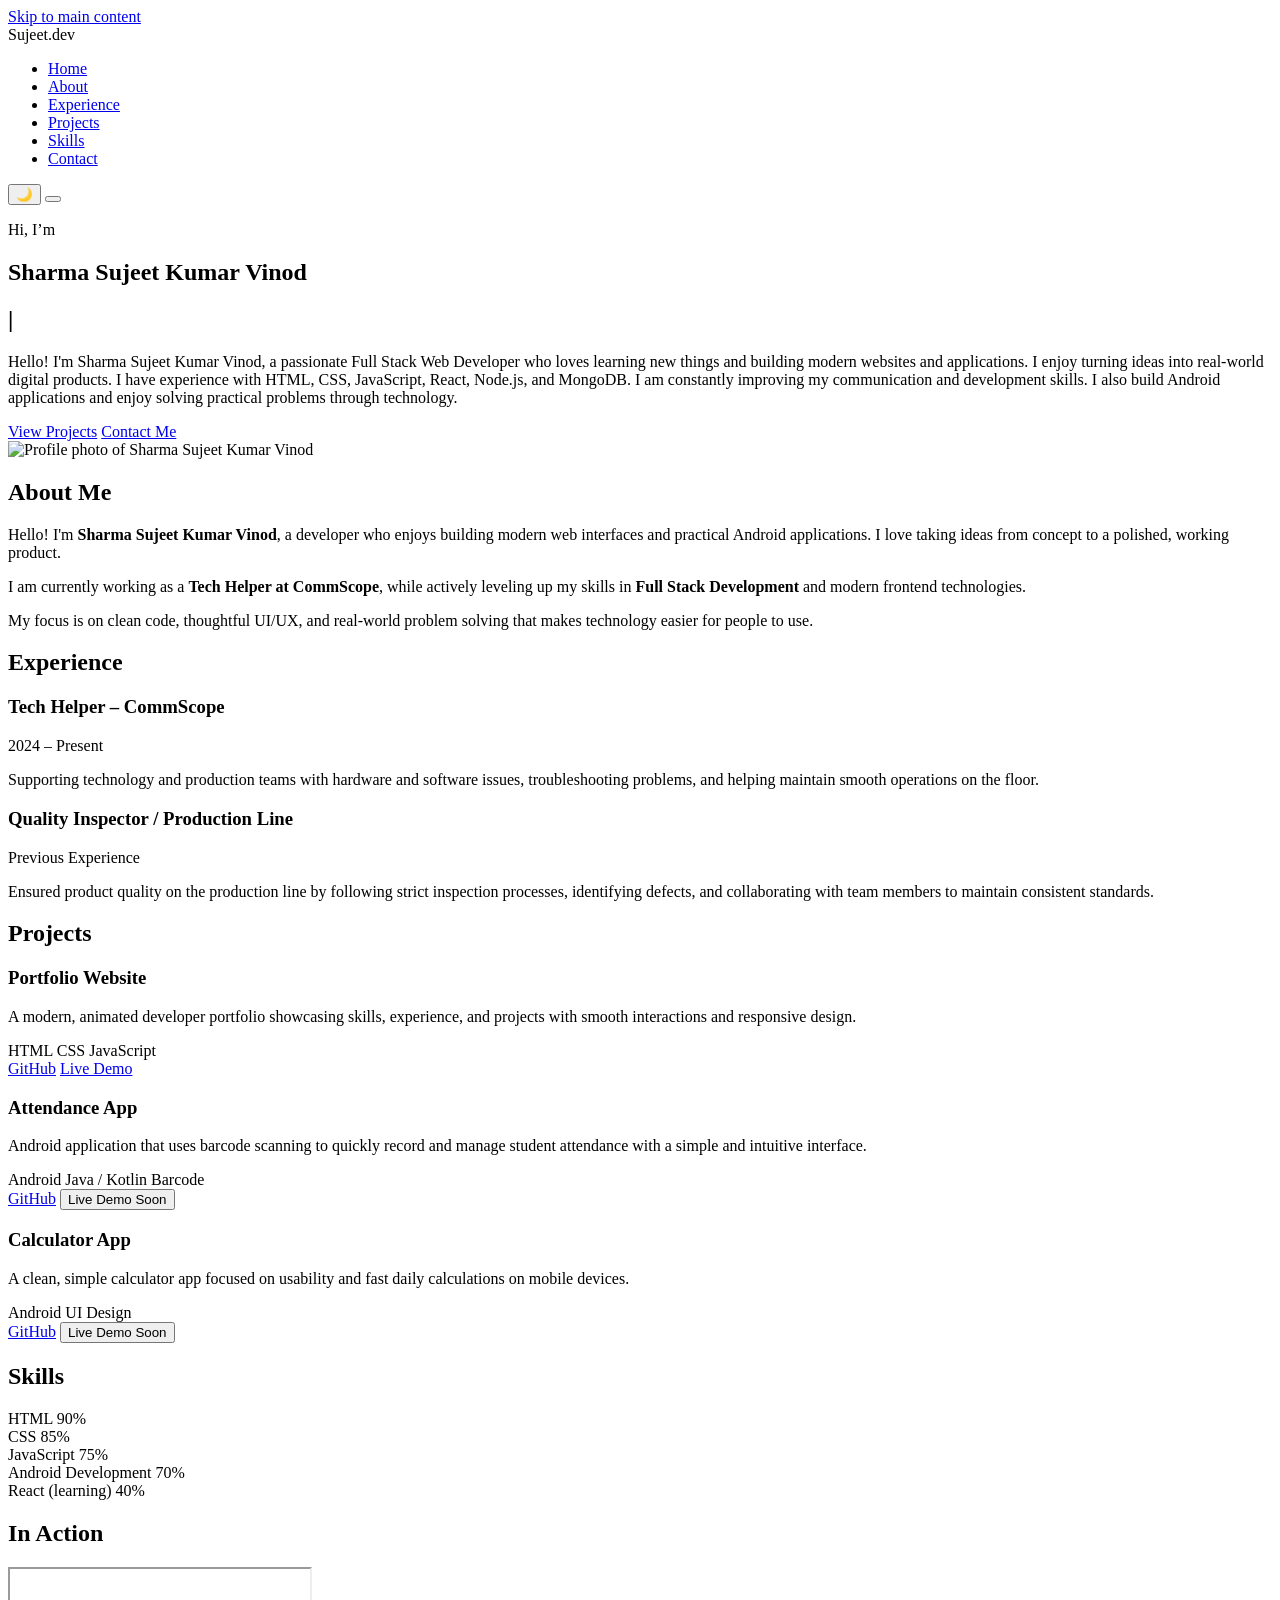
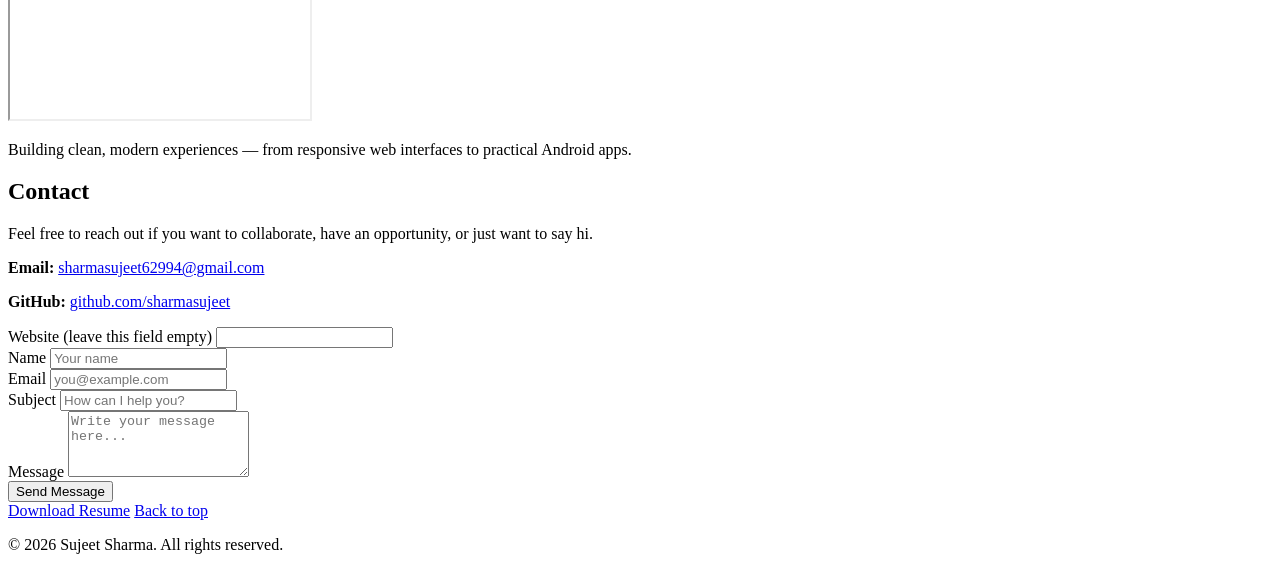
==== index.html @ f1b6b93a "Update index.html" ====
<!DOCTYPE html>
<html lang="en">
  <head>
    <meta charset="UTF-8" />
    <meta name="viewport" content="width=device-width, initial-scale=1.0" />
    <meta name="theme-color" content="#020617" />
    <meta
      name="description"
      content="Portfolio of Sharma Sujeet Kumar Vinod, a full stack and Android developer building modern, responsive, and practical digital products."
    />
    <meta
      name="keywords"
      content="Sujeet Sharma, full stack developer, Android developer, web developer portfolio"
    />
    <meta name="author" content="Sharma Sujeet Kumar Vinod" />
    <meta name="robots" content="index, follow" />
    <meta property="og:type" content="website" />
    <meta property="og:title" content="Sujeet Sharma | Developer Portfolio" />
    <meta
      property="og:description"
      content="Explore projects, skills, and experience of Sharma Sujeet Kumar Vinod."
    />
    <meta property="og:image" content="images/profile.jpg" />
    <meta name="twitter:card" content="summary_large_image" />
    <meta name="twitter:title" content="Sujeet Sharma | Developer Portfolio" />
    <meta
      name="twitter:description"
      content="Portfolio of Sharma Sujeet Kumar Vinod - full stack and Android developer."
    />
    <link rel="canonical" href="/" />

    <title>Sujeet Sharma | Developer Portfolio</title>

    <!-- Global styles for the portfolio -->
    <link rel="stylesheet" href="style.css" />
    <link rel="preconnect" href="https://fonts.googleapis.com" />
    <link rel="preconnect" href="https://fonts.gstatic.com" crossorigin />

    <!-- Developer-friendly font stack -->
    <link
      href="https://fonts.googleapis.com/css2?family=Poppins:wght@300;400;600;700&display=swap"
      rel="stylesheet"
    />
  </head>

  <!-- The theme class on body is toggled by JavaScript for dark / light mode -->
  <!-- Default is dark-mode; JavaScript may switch this to light-mode based on saved preference -->
  <body class="dark-mode">
    <a class="skip-link" href="#main-content">Skip to main content</a>
    <!-- NAVBAR: sticky navigation with logo, menu links, theme toggle and mobile menu -->
    <header class="header">
      <nav class="navbar container">
        <div class="logo">Sujeet.dev</div>

        <!-- Primary navigation links -->
        <ul class="nav-links" id="navLinks">
          <li><a href="#hero">Home</a></li>
          <li><a href="#about">About</a></li>
          <li><a href="#experience">Experience</a></li>
          <li><a href="#projects">Projects</a></li>
          <li><a href="#skills">Skills</a></li>
          <li><a href="#contact">Contact</a></li>
        </ul>

        <!-- Right side icons: theme toggle + hamburger for mobile -->
        <div class="nav-actions">
          <!-- Theme toggle button text/icon updated in script.js -->
          <button id="theme-toggle" class="icon-button" aria-label="Toggle theme">
            🌙
          </button>

          <!-- Mobile hamburger menu -->
          <button
            class="hamburger"
            id="menu-btn"
            aria-label="Toggle navigation menu"
            aria-expanded="false"
          >
            <span></span>
            <span></span>
            <span></span>
          </button>
        </div>
      </nav>
    </header>

    <main id="main-content">
      <!-- HERO SECTION: intro with rotating background images and typing animation -->
      <section class="hero" id="hero">
      <!-- Background layer controlled by JavaScript for image rotation -->
      <div class="hero-bg" id="hero-bg"></div>

      <!-- Dark overlay so text stays readable on all backgrounds -->
      <div class="overlay">
        <div class="hero-content container reveal">
          <div class="hero-text">
            <!-- Small intro line above the main name -->
            <p class="hero-eyebrow">Hi, I’m</p>
            <!-- Name split so "Sujeet Kumar" can have the gradient highlight -->
            <h1 class="hero-title">
              <span class="hero-title-main">Sharma</span>
              <span class="hero-title-last">Sujeet&nbsp;Kumar</span>
              Vinod
            </h1>
            <!-- Dynamic role text typed via JavaScript -->
            <h2 class="hero-subtitle">
              <span id="typed"></span>
              <span class="cursor">|</span>
            </h2>
            <p class="hero-description">
              Hello! I'm Sharma Sujeet Kumar Vinod, a passionate Full Stack Web Developer who
              loves learning new things and building modern websites and applications. I enjoy
              turning ideas into real-world digital products. I have experience with HTML, CSS,
              JavaScript, React, Node.js, and MongoDB. I am constantly improving my communication
              and development skills. I also build Android applications and enjoy solving practical
              problems through technology.
            </p>
            <div class="hero-actions">
              <a href="#projects" class="btn primary-btn">View Projects</a>
              <a href="#contact" class="btn ghost-btn">Contact Me</a>
            </div>
          </div>

          <div class="hero-profile">
            <div class="profile-glass">
              <img
                src="images/profile.jpg"
                alt="Profile photo of Sharma Sujeet Kumar Vinod"
                class="profile-img"
                width="440"
                height="567"
                fetchpriority="high"
                decoding="async"
              />
            </div>
          </div>
        </div>
      </div>
    </section>

    <!-- ABOUT SECTION: short professional introduction in a glassmorphism card -->
    <section class="section" id="about">
      <div class="container">
        <h2 class="section-title reveal">About Me</h2>

        <div class="glass about-card reveal">
          <p>
            Hello! I'm <strong>Sharma Sujeet Kumar Vinod</strong>, a developer who enjoys building
            modern web interfaces and practical Android applications. I love taking ideas from
            concept to a polished, working product.
          </p>
          <p>
            I am currently working as a <strong>Tech Helper at CommScope</strong>, while actively
            leveling up my skills in <strong>Full Stack Development</strong> and modern frontend
            technologies.
          </p>
          <p>
            My focus is on clean code, thoughtful UI/UX, and real-world problem solving that makes
            technology easier for people to use.
          </p>
        </div>
      </div>
    </section>

    <!-- EXPERIENCE SECTION: vertical timeline style cards -->
    <section class="section" id="experience">
      <div class="container">
        <h2 class="section-title reveal">Experience</h2>

        <div class="timeline">
          <div class="timeline-item glass reveal">
            <div class="timeline-dot"></div>
            <div class="timeline-content">
              <h3>Tech Helper – CommScope</h3>
              <p class="timeline-period">2024 – Present</p>
              <p>
                Supporting technology and production teams with hardware and software issues,
                troubleshooting problems, and helping maintain smooth operations on the floor.
              </p>
            </div>
          </div>

          <div class="timeline-item glass reveal">
            <div class="timeline-dot"></div>
            <div class="timeline-content">
              <h3>Quality Inspector / Production Line</h3>
              <p class="timeline-period">Previous Experience</p>
              <p>
                Ensured product quality on the production line by following strict inspection
                processes, identifying defects, and collaborating with team members to maintain
                consistent standards.
              </p>
            </div>
          </div>
        </div>
      </div>
    </section>

    <!-- PROJECTS SECTION: responsive project cards with hover animations -->
    <section class="section" id="projects">
      <div class="container">
        <h2 class="section-title reveal">Projects</h2>

        <div class="projects-grid">
          <!-- Project: Portfolio Website -->
          <article class="project-card glass reveal">
            <h3>Portfolio Website</h3>
            <p>
              A modern, animated developer portfolio showcasing skills, experience, and projects
              with smooth interactions and responsive design.
            </p>
            <div class="project-tags">
              <span>HTML</span>
              <span>CSS</span>
              <span>JavaScript</span>
            </div>
            <div class="project-actions">
              <a
                href="https://github.com/sharmasujeet"
                target="_blank"
                rel="noopener noreferrer"
                class="btn small-btn"
                >GitHub</a
              >
              <a href="#hero" class="btn small-btn ghost-btn">Live Demo</a>
            </div>
          </article>

          <!-- Project: Attendance App -->
          <article class="project-card glass reveal">
            <h3>Attendance App</h3>
            <p>
              Android application that uses barcode scanning to quickly record and manage student
              attendance with a simple and intuitive interface.
            </p>
            <div class="project-tags">
              <span>Android</span>
              <span>Java / Kotlin</span>
              <span>Barcode</span>
            </div>
            <div class="project-actions">
              <a
                href="https://github.com/sharmasujeet"
                target="_blank"
                rel="noopener noreferrer"
                class="btn small-btn"
                >GitHub</a
              >
              <button
                type="button"
                class="btn small-btn ghost-btn disabled-btn"
                aria-disabled="true"
                title="Live demo coming soon"
              >
                Live Demo Soon
              </button>
            </div>
          </article>

          <!-- Project: Calculator App -->
          <article class="project-card glass reveal">
            <h3>Calculator App</h3>
            <p>
              A clean, simple calculator app focused on usability and fast daily calculations on
              mobile devices.
            </p>
            <div class="project-tags">
              <span>Android</span>
              <span>UI Design</span>
            </div>
            <div class="project-actions">
              <a
                href="https://github.com/sharmasujeet"
                target="_blank"
                rel="noopener noreferrer"
                class="btn small-btn"
                >GitHub</a
              >
              <button
                type="button"
                class="btn small-btn ghost-btn disabled-btn"
                aria-disabled="true"
                title="Live demo coming soon"
              >
                Live Demo Soon
              </button>
            </div>
          </article>
        </div>
      </div>
    </section>

    <!-- SKILLS SECTION: animated progress bars that fill when visible -->
    <section class="section" id="skills">
      <div class="container">
        <h2 class="section-title reveal">Skills</h2>

        <div class="skills-grid">
          <div class="skill-card glass reveal">
            <div class="skill-header">
              <span>HTML</span>
              <span class="skill-percent">90%</span>
            </div>
            <div class="bar">
              <div class="progress" data-progress="90"></div>
            </div>
          </div>

          <div class="skill-card glass reveal">
            <div class="skill-header">
              <span>CSS</span>
              <span class="skill-percent">85%</span>
            </div>
            <div class="bar">
              <div class="progress" data-progress="85"></div>
            </div>
          </div>

          <div class="skill-card glass reveal">
            <div class="skill-header">
              <span>JavaScript</span>
              <span class="skill-percent">75%</span>
            </div>
            <div class="bar">
              <div class="progress" data-progress="75"></div>
            </div>
          </div>

          <div class="skill-card glass reveal">
            <div class="skill-header">
              <span>Android Development</span>
              <span class="skill-percent">70%</span>
            </div>
            <div class="bar">
              <div class="progress" data-progress="70"></div>
            </div>
          </div>

          <div class="skill-card glass reveal">
            <div class="skill-header">
              <span>React (learning)</span>
              <span class="skill-percent">40%</span>
            </div>
            <div class="bar">
              <div class="progress" data-progress="40"></div>
            </div>
          </div>
        </div>
      </div>
    </section>

    <!-- VIDEO SECTION: embedded developer themed background video -->
    <section class="section video-section" id="video">
      <div class="container">
        <h2 class="section-title reveal">In Action</h2>

        <div class="video-wrapper glass reveal">
          <iframe
            class="portfolio-iframe"
            src="videos/baground.html"
            title="Developer background animation"
            loading="lazy"
            sandbox="allow-scripts"
            referrerpolicy="no-referrer"
          ></iframe>
          <div class="video-overlay-text">
            <p>
              Building clean, modern experiences — from responsive web interfaces to practical
              Android apps.
            </p>
          </div>
        </div>
      </div>
    </section>

    <!-- CONTACT SECTION: email, GitHub profile and working contact form -->
    <section class="section" id="contact">
      <div class="container">
        <h2 class="section-title reveal">Contact</h2>

        <div class="contact-grid reveal glass">
          <div class="contact-details">
            <p>
              Feel free to reach out if you want to collaborate, have an opportunity, or just want
              to say hi.
            </p>
            <p>
              <strong>Email:</strong>
              <a href="mailto:sharmasujeet62994@gmail.com">sharmasujeet62994@gmail.com</a>
            </p>
            <p>
              <strong>GitHub:</strong>
              <!-- Update this link with your actual GitHub URL if different -->
              <a href="https://github.com/sharmasujeet" target="_blank" rel="noopener noreferrer"
                >github.com/sharmasujeet</a
              >
            </p>
          </div>

          <!-- Right column: contact form + quick links -->
          <div class="contact-actions">
            <!-- Contact form uses FormSubmit so it can send an email WITHOUT any custom backend.
                 Replace the email below if you ever change your contact address. -->
            <form
              id="contact-form"
              class="contact-form"
              action="https://formsubmit.co/sharmasujeet62994@gmail.com"
              method="POST"
            >
              <!-- Keep FormSubmit captcha enabled and use a simple table template in the email -->
              <input type="hidden" name="_captcha" value="true" />
              <input type="hidden" name="_template" value="table" />
              <!-- Subject line that appears in your inbox -->
              <input type="hidden" name="_subject" value="New message from portfolio contact form" />

              <!-- Honey-pot field to reduce spam (hidden from real users via CSS) -->
              <div class="form-group honeypot-group">
                <label for="website">Website (leave this field empty)</label>
                <input
                  type="text"
                  id="website"
                  name="_honey"
                  tabindex="-1"
                  autocomplete="off"
                />
              </div>

              <!-- NAME -->
              <div class="form-row">
                <div class="form-group">
                  <label for="name">Name</label>
                  <input
                    type="text"
                    id="name"
                    name="name"
                    placeholder="Your name"
                    maxlength="80"
                    autocomplete="name"
                    required
                  />
                </div>

                <!-- EMAIL -->
                <div class="form-group">
                  <label for="email">Email</label>
                  <input
                    type="email"
                    id="email"
                    name="email"
                    placeholder="you@example.com"
                    maxlength="120"
                    autocomplete="email"
                    required
                  />
                </div>
              </div>

              <!-- SUBJECT -->
              <div class="form-group">
                <label for="subject">Subject</label>
                <input
                  type="text"
                  id="subject"
                  name="subject"
                  placeholder="How can I help you?"
                  required
                  minlength="3"
                  maxlength="120"
                  autocomplete="off"
                />
              </div>

              <!-- MESSAGE -->
              <div class="form-group">
                <label for="message">Message</label>
                <textarea
                  id="message"
                  name="message"
                  rows="4"
                  placeholder="Write your message here..."
                  required
                  minlength="10"
                  maxlength="1200"
                  autocomplete="off"
                ></textarea>
              </div>

              <!-- Status area updated by JavaScript after submit -->
              <div id="form-status" class="form-status" aria-live="polite"></div>

              <!-- Submit button with subtle hover animation (styled in CSS) -->
              <button type="submit" class="btn primary-btn contact-submit-btn">
                Send Message
              </button>
            </form>

            <!-- Quick access links under the form -->
            <div class="contact-quick-links">
              <!-- Point this link to your actual resume file or external resume URL -->
              <a href="resume.pdf" class="btn ghost-btn" download>Download Resume</a>
              <a href="#hero" class="btn ghost-btn">Back to top</a>
            </div>
          </div>
        </div>
      </div>
    </section>
    </main>

    <!-- FOOTER SECTION -->
    <footer class="footer">
      <div class="container footer-inner">
        <p>© 2026 Sujeet Sharma. All rights reserved.</p>
      </div>
    </footer>

    <!-- Main JavaScript file: handles animations, background slider, theme, and interactions -->
    <script src="script.js" defer></script>
  </body>
</html>
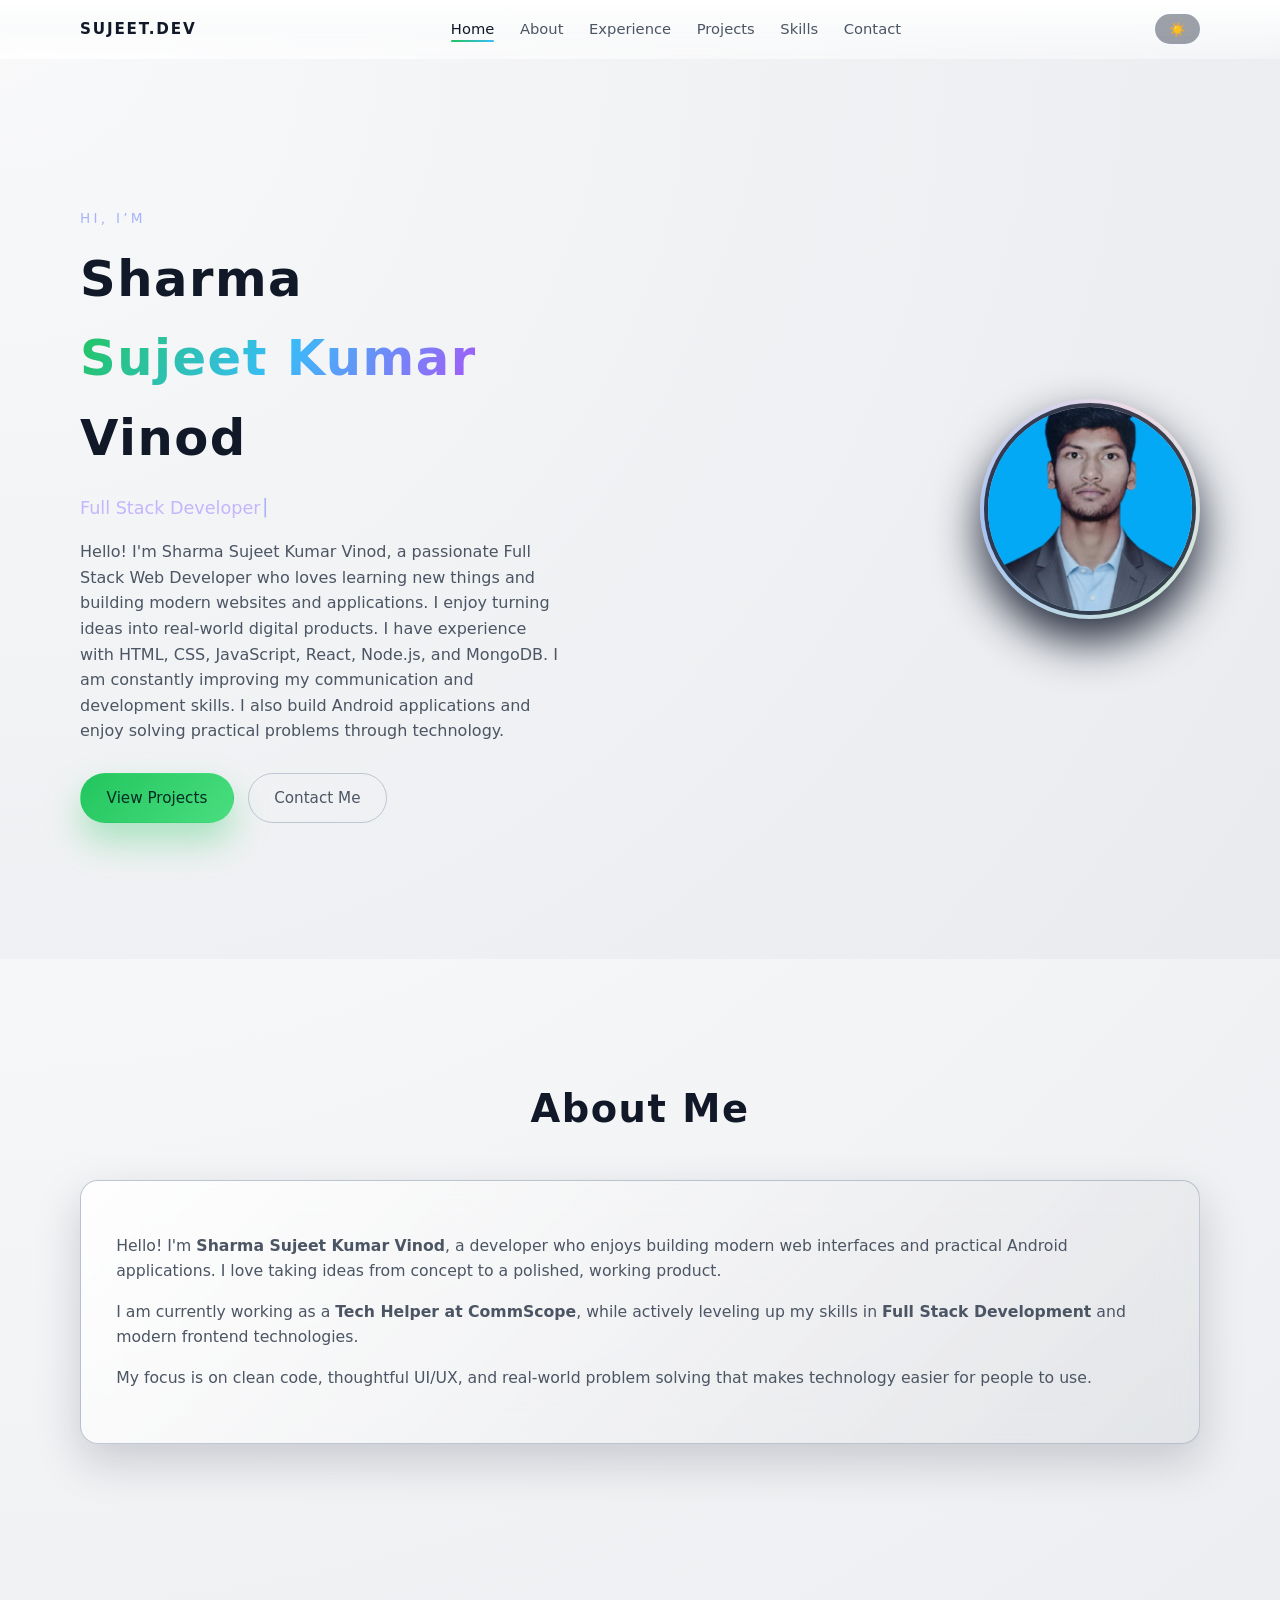
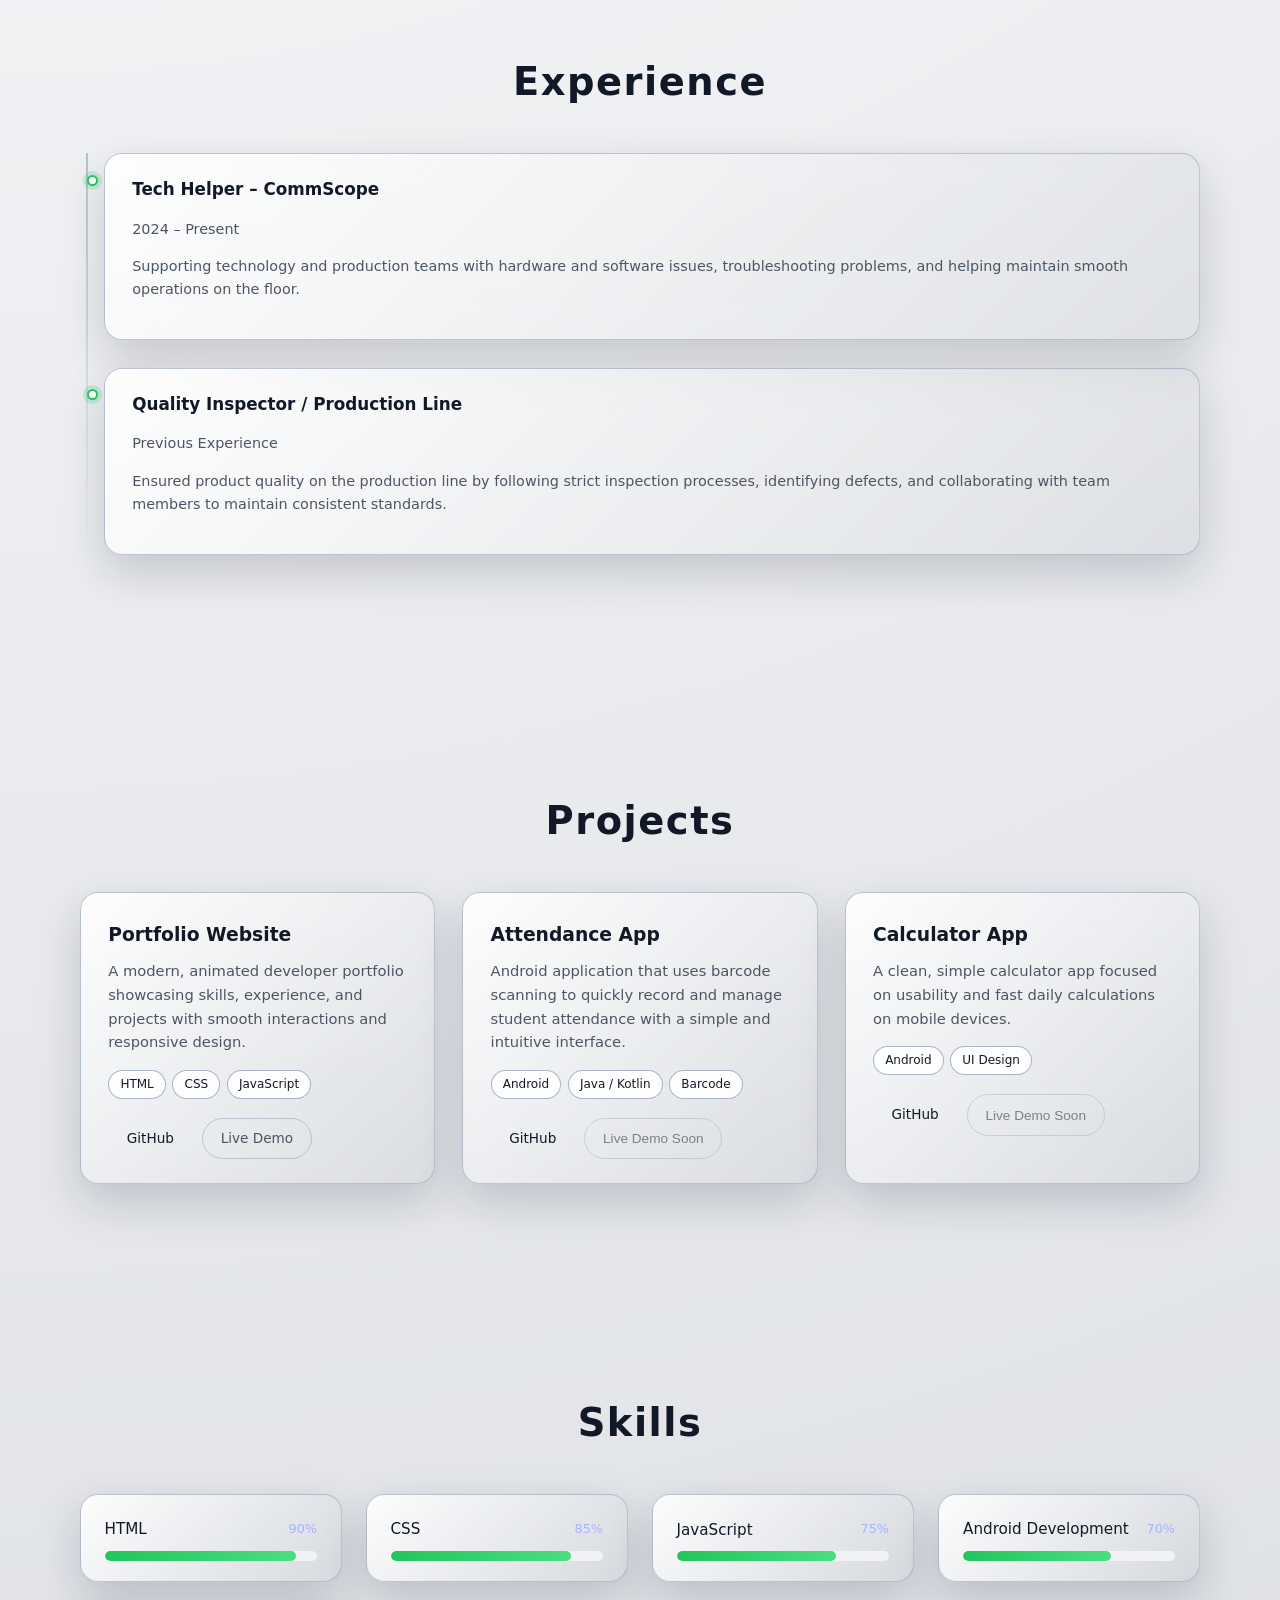
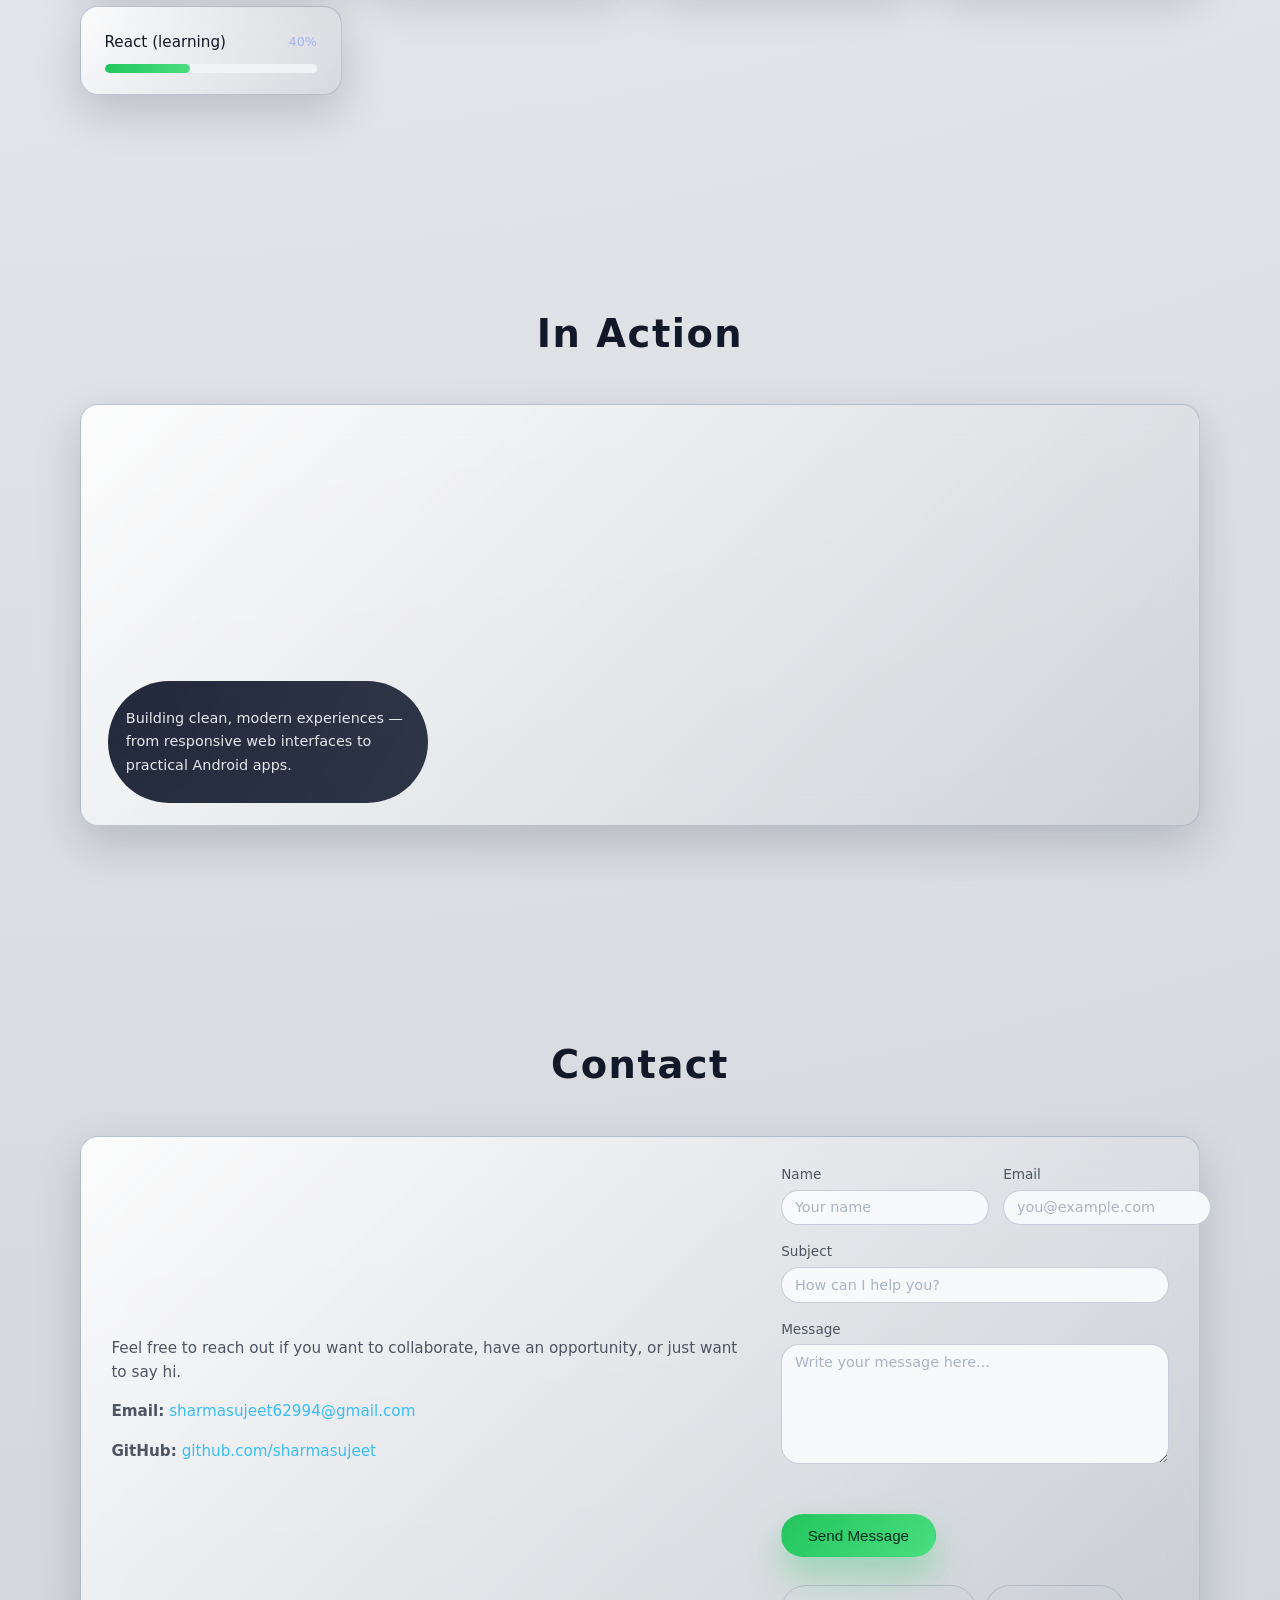
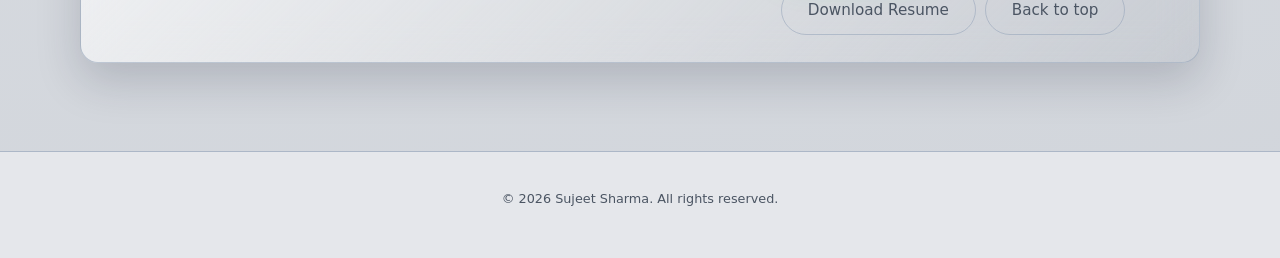
==== commit d4a63ccb: "Update index.html" ====
--- a/index.html
+++ b/index.html
@@ -41,6 +41,9 @@
       href="https://fonts.googleapis.com/css2?family=Poppins:wght@300;400;600;700&display=swap"
       rel="stylesheet"
     />
+
+    <!-- google verification code for search console ,verify ownership -->
+    <meta name="google-site-verification" content="njIb3YqKa0nDJ4MqsSIJCo1Q_FBa6eQ4gATrTTNe8Ns" />
   </head>
 
   <!-- The theme class on body is toggled by JavaScript for dark / light mode -->
--- a/style.css
+++ b/style.css
@@ -0,0 +1,1038 @@
+/* 
+  Global styles and theme variables
+  ---------------------------------
+  The design uses glassmorphism, smooth animations and
+  a dark / light theme controlled by body classes.
+*/
+
+:root {
+  --font-family: "Poppins", system-ui, -apple-system, BlinkMacSystemFont, "Segoe UI", sans-serif;
+
+  /* Shared timing for a smooth theme transition */
+  --transition-fast: 0.2s ease-out;
+  --transition-normal: 0.35s ease-out;
+
+  /* Default (dark) design tokens */
+  --color-bg: #020617;
+  --color-bg-gradient: radial-gradient(circle at top left, #0f172a, #020617 55%, #000000);
+  --color-navbar-bg: linear-gradient(
+    to bottom,
+    rgba(15, 23, 42, 0.9),
+    rgba(15, 23, 42, 0.7),
+    transparent
+  );
+  /* Hero overlay: MUST stay semi-transparent so background images show through.
+     Dark mode: dark overlay with ~75–85% opacity so hero-bg images remain visible. */
+  --color-overlay: radial-gradient(
+    circle at top left,
+    rgba(15, 23, 42, 0.78),
+    rgba(15, 23, 42, 0.88)
+  );
+
+  --color-surface: rgba(148, 163, 184, 0.12);
+  --color-surface-strong: rgba(15, 23, 42, 0.95);
+  --color-border: rgba(148, 163, 184, 0.4);
+
+  --color-text: #e5e7eb;
+  --color-text-soft: #9ca3af;
+
+  --color-accent: #22c55e;
+  --color-accent-soft: rgba(34, 197, 94, 0.18);
+
+  --timeline-track: linear-gradient(to bottom, rgba(148, 163, 184, 0.5), transparent);
+  --timeline-dot-bg: #0f172a;
+
+  --project-tag-bg: rgba(15, 23, 42, 0.7);
+  --project-tag-border: rgba(148, 163, 184, 0.4);
+
+  --skill-bar-bg: rgba(15, 23, 42, 0.9);
+
+  --footer-bg: radial-gradient(circle at top, rgba(15, 23, 42, 0.9), #020617);
+  --footer-border: rgba(15, 23, 42, 0.8);
+
+  --shadow-soft: 0 18px 45px rgba(15, 23, 42, 0.8);
+  --backdrop-blur: 18px;
+
+  --radius-lg: 18px;
+  --radius-pill: 999px;
+}
+
+/* Light theme overrides using class on <body>.
+   Aliases: both light-mode and light-theme are supported. */
+body.light-mode,
+body.light-theme {
+  --color-bg: #f3f4f6;
+  --color-bg-gradient: radial-gradient(circle at top left, #ffffff, #e5e7eb 55%, #d1d5db);
+  --color-navbar-bg: linear-gradient(
+    to bottom,
+    rgba(255, 255, 255, 0.96),
+    rgba(249, 250, 251, 0.9),
+    transparent
+  );
+  /* Hero overlay: semi-transparent so hero background images stay visible.
+     Light mode: light overlay at ~50–60% opacity so hero-bg shows through. */
+  --color-overlay: radial-gradient(
+    circle at top left,
+    rgba(243, 244, 246, 0.55),
+    rgba(229, 231, 235, 0.65)
+  );
+
+  --color-surface: rgba(255, 255, 255, 0.9);
+  --color-surface-strong: rgba(255, 255, 255, 0.98);
+  --color-border: rgba(148, 163, 184, 0.6);
+
+  --color-text: #111827;
+  --color-text-soft: #4b5563;
+
+  --timeline-track: linear-gradient(to bottom, rgba(148, 163, 184, 0.6), transparent);
+  --timeline-dot-bg: #ffffff;
+
+  --project-tag-bg: rgba(255, 255, 255, 0.9);
+  --project-tag-border: rgba(148, 163, 184, 0.8);
+
+  --skill-bar-bg: rgba(243, 244, 246, 0.9);
+
+  --footer-bg: #e5e7eb;
+  --footer-border: rgba(148, 163, 184, 0.7);
+
+  --shadow-soft: 0 18px 45px rgba(15, 23, 42, 0.18);
+}
+
+/* Reset & base typography */
+*,
+*::before,
+*::after {
+  box-sizing: border-box;
+}
+
+html {
+  scroll-behavior: smooth;
+}
+
+body {
+  margin: 0;
+  font-family: var(--font-family);
+  background: var(--color-bg-gradient);
+  color: var(--color-text);
+  line-height: 1.6;
+  /* Smooth global transition when switching themes */
+  transition: background-color var(--transition-normal), background-image var(--transition-normal),
+    color var(--transition-normal);
+}
+
+/* Skip link for keyboard users */
+.skip-link {
+  position: absolute;
+  left: 1rem;
+  top: -3rem;
+  z-index: 50;
+  padding: 0.55rem 0.9rem;
+  border-radius: 8px;
+  background: #111827;
+  color: #f9fafb;
+  border: 1px solid rgba(255, 255, 255, 0.3);
+  transition: top var(--transition-fast);
+}
+
+.skip-link:focus {
+  top: 0.8rem;
+}
+
+img {
+  max-width: 100%;
+  display: block;
+}
+
+a {
+  color: inherit;
+  text-decoration: none;
+}
+
+ul {
+  list-style: none;
+  margin: 0;
+  padding: 0;
+}
+
+/* Layout helpers */
+.container {
+  width: min(1120px, 100% - 3rem);
+  margin-inline: auto;
+}
+
+.section {
+  padding: 5.5rem 0;
+}
+
+.section-title {
+  font-size: clamp(2rem, 3vw, 2.5rem);
+  margin-bottom: 2.5rem;
+  text-align: center;
+  letter-spacing: 0.04em;
+}
+
+/* Glassmorphism utility */
+.glass {
+  background: linear-gradient(135deg, var(--color-surface), rgba(15, 23, 42, 0.05));
+  border-radius: var(--radius-lg);
+  border: 1px solid var(--color-border);
+  box-shadow: var(--shadow-soft);
+  backdrop-filter: blur(var(--backdrop-blur));
+  transition: background-color var(--transition-normal), border-color var(--transition-normal),
+    box-shadow var(--transition-normal), background-image var(--transition-normal);
+}
+
+/* Buttons */
+.btn {
+  display: inline-flex;
+  align-items: center;
+  justify-content: center;
+  gap: 0.45rem;
+  padding: 0.75rem 1.6rem;
+  border-radius: 999px;
+  font-size: 0.95rem;
+  font-weight: 500;
+  border: 1px solid transparent;
+  cursor: pointer;
+  transition: transform var(--transition-fast), box-shadow var(--transition-fast),
+    background-color var(--transition-fast), border-color var(--transition-fast),
+    color var(--transition-fast);
+}
+
+.primary-btn {
+  background: linear-gradient(135deg, #22c55e, #4ade80);
+  color: #022c22;
+  box-shadow: 0 18px 35px rgba(34, 197, 94, 0.35);
+}
+
+.primary-btn:hover {
+  transform: translateY(-1px) scale(1.01);
+  box-shadow: 0 22px 50px rgba(34, 197, 94, 0.4);
+}
+
+.ghost-btn {
+  background: transparent;
+  border-color: rgba(148, 163, 184, 0.55);
+  color: var(--color-text-soft);
+}
+
+.ghost-btn:hover {
+  background: var(--color-accent-soft);
+  color: var(--color-text);
+  border-color: var(--color-accent);
+  transform: translateY(-1px);
+}
+
+.small-btn {
+  padding: 0.55rem 1.1rem;
+  font-size: 0.85rem;
+}
+
+.disabled-btn {
+  opacity: 0.7;
+  cursor: not-allowed;
+  pointer-events: none;
+}
+
+.btn:disabled {
+  opacity: 0.7;
+  cursor: not-allowed;
+}
+
+.icon-button {
+  border-radius: 999px;
+  border: 1px solid rgba(148, 163, 184, 0.4);
+  background: rgba(15, 23, 42, 0.4);
+  color: var(--color-text-soft);
+  padding: 0.4rem 0.8rem;
+  cursor: pointer;
+  display: inline-flex;
+  align-items: center;
+  justify-content: center;
+  transition: background-color var(--transition-fast), border-color var(--transition-fast),
+    transform var(--transition-fast), color var(--transition-fast);
+}
+
+.icon-button:hover {
+  background: rgba(15, 23, 42, 0.75);
+  border-color: var(--color-accent);
+  transform: translateY(-1px);
+}
+
+/* Small bounce/spin effect class used when toggling theme */
+.icon-button.theme-toggle-anim {
+  animation: themeTogglePop 0.35s ease-out;
+}
+
+@keyframes themeTogglePop {
+  0% {
+    transform: scale(1) rotate(0deg);
+  }
+  40% {
+    transform: scale(1.1) rotate(10deg);
+  }
+  100% {
+    transform: scale(1) rotate(0deg);
+  }
+}
+
+/* Header / Navbar */
+.header {
+  position: sticky;
+  top: 0;
+  z-index: 20;
+  backdrop-filter: blur(24px);
+  background: var(--color-navbar-bg);
+  transition: background-color var(--transition-normal), background-image var(--transition-normal);
+}
+
+.navbar {
+  display: flex;
+  align-items: center;
+  justify-content: space-between;
+  padding: 0.9rem 0;
+}
+
+.logo {
+  font-weight: 700;
+  letter-spacing: 0.12em;
+  text-transform: uppercase;
+  font-size: 0.95rem;
+}
+
+.nav-links {
+  display: flex;
+  align-items: center;
+  gap: 1.6rem;
+  font-size: 0.92rem;
+}
+
+.nav-links a {
+  position: relative;
+  padding-block: 0.2rem;
+  color: var(--color-text-soft);
+  transition: color var(--transition-fast);
+}
+
+.nav-links a::after {
+  content: "";
+  position: absolute;
+  left: 0;
+  bottom: -0.1rem;
+  width: 0;
+  height: 2px;
+  border-radius: 999px;
+  background: linear-gradient(90deg, #22c55e, #38bdf8);
+  transition: width var(--transition-fast);
+}
+
+.nav-links a:hover {
+  color: var(--color-text);
+}
+
+.nav-links a.active {
+  color: var(--color-text);
+}
+
+.nav-links a.active::after {
+  width: 100%;
+}
+
+.nav-links a:hover::after {
+  width: 100%;
+}
+
+.nav-actions {
+  display: flex;
+  align-items: center;
+  gap: 0.75rem;
+}
+
+/* Hamburger menu for mobile */
+.hamburger {
+  width: 2.3rem;
+  height: 2.3rem;
+  border-radius: 999px;
+  border: 1px solid rgba(148, 163, 184, 0.5);
+  background: rgba(15, 23, 42, 0.6);
+  display: none;
+  align-items: center;
+  justify-content: center;
+  cursor: pointer;
+  transition: background-color var(--transition-fast), border-color var(--transition-fast),
+    transform var(--transition-fast);
+}
+
+.hamburger span {
+  display: block;
+  width: 1.15rem;
+  height: 2px;
+  border-radius: 999px;
+  background: var(--color-text);
+  transition: transform var(--transition-fast), opacity var(--transition-fast),
+    translate var(--transition-fast);
+}
+
+.hamburger span + span {
+  margin-top: 0.18rem;
+}
+
+.hamburger:hover {
+  border-color: var(--color-accent);
+  transform: translateY(-1px);
+}
+
+.hamburger.open span:nth-child(1) {
+  transform: rotate(45deg) translate(3px, 3px);
+}
+
+.hamburger.open span:nth-child(2) {
+  opacity: 0;
+}
+
+.hamburger.open span:nth-child(3) {
+  transform: rotate(-45deg) translate(4px, -4px);
+}
+
+/* HERO SECTION */
+.hero {
+  position: relative;
+  min-height: 100vh;
+  display: flex;
+  align-items: stretch;
+  justify-content: center;
+  color: var(--color-text);
+  overflow: hidden;
+}
+
+/* Hero background layer: images set by JS (background slider). Never override with theme. */
+.hero-bg {
+  position: absolute;
+  inset: 0;
+  background-size: cover;
+  background-position: center;
+  transform: scale(1.03);
+  filter: saturate(1.2) contrast(1.05);
+  transition: opacity 1.2s ease-out, background-image 0.8s ease-out, transform 12s ease-out;
+  opacity: 0.3;
+}
+
+.hero-bg.fade-in {
+  opacity: 0.65;
+}
+
+/* Overlay sits above hero-bg. Uses --color-overlay (semi-transparent in both themes)
+   so background images stay visible when toggling dark/light mode. */
+.hero .overlay {
+  position: relative;
+  inset: 0;
+  width: 100%;
+  background: var(--color-overlay);
+  display: flex;
+  align-items: center;
+  transition: background var(--transition-normal);
+}
+
+.hero-content {
+  display: grid;
+  grid-template-columns: minmax(0, 1.4fr) minmax(0, 1fr);
+  align-items: center;
+  gap: 3rem;
+  padding-block: 5.5rem;
+}
+
+.hero-text {
+  max-width: 34rem;
+}
+
+.hero-eyebrow {
+  font-size: 0.85rem;
+  letter-spacing: 0.24em;
+  text-transform: uppercase;
+  color: #a5b4fc;
+  margin-bottom: 0.65rem;
+}
+
+.hero-title {
+  font-size: clamp(2.4rem, 4vw, 3.1rem);
+  letter-spacing: 0.03em;
+  margin: 0 0 0.5rem;
+}
+
+.hero-title-last {
+  display: inline-block;
+  background: linear-gradient(120deg, #22c55e, #38bdf8, #a855f7);
+  -webkit-background-clip: text;
+  background-clip: text;
+  color: transparent;
+}
+
+.hero-subtitle {
+  font-size: 1.1rem;
+  font-weight: 400;
+  color: #c4b5fd;
+  min-height: 1.5em;
+  display: flex;
+  align-items: center;
+  gap: 0.1rem;
+}
+
+.cursor {
+  font-size: 1.2rem;
+  color: #a5b4fc;
+  animation: blink 1s step-start infinite;
+}
+
+@keyframes blink {
+  50% {
+    opacity: 0;
+  }
+}
+
+.hero-description {
+  margin-top: 1rem;
+  color: var(--color-text-soft);
+  max-width: 30rem;
+}
+
+.hero-actions {
+  margin-top: 1.8rem;
+  display: flex;
+  flex-wrap: wrap;
+  gap: 0.85rem;
+}
+
+.hero-profile {
+  justify-self: flex-end;
+}
+
+.profile-glass {
+  width: 220px;
+  height: 220px;
+  border-radius: 50%;
+  padding: 4px;
+  background: conic-gradient(
+    from 140deg,
+    rgba(34, 197, 94, 0.15),
+    rgba(59, 130, 246, 0.4),
+    rgba(236, 72, 153, 0.12),
+    rgba(34, 197, 94, 0.15)
+  );
+  display: flex;
+  align-items: center;
+  justify-content: center;
+  box-shadow: 0 22px 45px rgba(15, 23, 42, 0.9);
+}
+
+.profile-img {
+  width: 100%;
+  height: 100%;
+  object-fit: cover;
+  border-radius: 50%;
+  border: 4px solid rgba(15, 23, 42, 0.8);
+}
+
+/* ABOUT SECTION */
+.about-card {
+  padding: 2.3rem 2.2rem;
+  text-align: left;
+  color: var(--color-text-soft);
+  font-size: 0.98rem;
+}
+
+.about-card p + p {
+  margin-top: 0.85rem;
+}
+
+/* EXPERIENCE TIMELINE */
+.timeline {
+  position: relative;
+  margin-top: 2rem;
+  padding-left: 1.5rem;
+}
+
+.timeline::before {
+  content: "";
+  position: absolute;
+  left: 0.4rem;
+  top: 0;
+  bottom: 0;
+  width: 2px;
+  background: var(--timeline-track);
+}
+
+.timeline-item {
+  position: relative;
+  margin-bottom: 1.7rem;
+  padding: 1.4rem 1.7rem 1.5rem;
+}
+
+.timeline-dot {
+  position: absolute;
+  left: -1.1rem;
+  top: 1.3rem;
+  width: 11px;
+  height: 11px;
+  border-radius: 50%;
+  border: 2px solid #22c55e;
+  background: var(--timeline-dot-bg);
+  box-shadow: 0 0 0 4px rgba(34, 197, 94, 0.2);
+}
+
+.timeline-content h3 {
+  margin: 0 0 0.2rem;
+  font-size: 1.05rem;
+}
+
+.timeline-period {
+  font-size: 0.85rem;
+  color: #a5b4fc;
+  margin-bottom: 0.5rem;
+}
+
+.timeline-content p {
+  font-size: 0.9rem;
+  color: var(--color-text-soft);
+}
+
+/* PROJECTS */
+.projects-grid {
+  display: grid;
+  grid-template-columns: repeat(auto-fit, minmax(260px, 1fr));
+  gap: 1.7rem;
+  margin-top: 2rem;
+}
+
+.project-card {
+  padding: 1.7rem 1.7rem 1.5rem;
+  position: relative;
+  overflow: hidden;
+  transform-origin: center bottom;
+  transition: transform var(--transition-normal), box-shadow var(--transition-normal),
+    border-color var(--transition-normal), background-color var(--transition-normal);
+}
+
+.project-card::before {
+  content: "";
+  position: absolute;
+  inset: 0;
+  background: radial-gradient(circle at top left, rgba(34, 197, 94, 0.12), transparent 55%);
+  opacity: 0;
+  transition: opacity var(--transition-normal);
+}
+
+.project-card h3 {
+  margin-top: 0;
+  margin-bottom: 0.6rem;
+}
+
+.project-card p {
+  margin: 0 0 1rem;
+  font-size: 0.92rem;
+  color: var(--color-text-soft);
+}
+
+.project-tags {
+  display: flex;
+  flex-wrap: wrap;
+  gap: 0.4rem;
+  margin-bottom: 1.2rem;
+}
+
+.project-tags span {
+  font-size: 0.75rem;
+  padding: 0.25rem 0.7rem;
+  border-radius: 999px;
+  background: var(--project-tag-bg);
+  border: 1px solid var(--project-tag-border);
+  transition: background-color var(--transition-normal), border-color var(--transition-normal);
+}
+
+.project-actions {
+  display: flex;
+  gap: 0.6rem;
+}
+
+.project-card:hover {
+  transform: translateY(-8px);
+  border-color: rgba(34, 197, 94, 0.9);
+  box-shadow: 0 26px 55px rgba(15, 23, 42, 0.85);
+}
+
+.project-card:hover::before {
+  opacity: 1;
+}
+
+/* SKILLS */
+.skills-grid {
+  display: grid;
+  grid-template-columns: repeat(auto-fit, minmax(230px, 1fr));
+  gap: 1.5rem;
+  margin-top: 2rem;
+}
+
+.skill-card {
+  padding: 1.4rem 1.5rem 1.3rem;
+}
+
+.skill-header {
+  display: flex;
+  justify-content: space-between;
+  align-items: center;
+  margin-bottom: 0.6rem;
+  font-size: 0.95rem;
+}
+
+.skill-percent {
+  font-size: 0.8rem;
+  color: #a5b4fc;
+}
+
+.bar {
+  width: 100%;
+  height: 0.6rem;
+  border-radius: 999px;
+  background: var(--skill-bar-bg);
+  overflow: hidden;
+  position: relative;
+  transition: background-color var(--transition-normal);
+}
+
+.progress {
+  position: absolute;
+  inset: 0;
+  width: 0;
+  border-radius: inherit;
+  background: linear-gradient(90deg, #22c55e, #4ade80);
+  transition: width 1.2s cubic-bezier(0.22, 0.8, 0.35, 1);
+}
+
+/* VIDEO SECTION */
+.video-section {
+  padding-bottom: 5.5rem;
+}
+
+.video-wrapper {
+  position: relative;
+  overflow: hidden;
+  border-radius: var(--radius-lg);
+  padding: 0;
+}
+
+.portfolio-video,
+.portfolio-iframe {
+  width: 100%;
+  display: block;
+  border: 0;
+  aspect-ratio: 16 / 9;
+  min-height: 260px;
+  max-height: 420px;
+}
+
+.video-overlay-text {
+  position: absolute;
+  inset: auto 1.7rem 1.4rem 1.7rem;
+  padding: 0.75rem 1.1rem;
+  border-radius: var(--radius-pill);
+  background: radial-gradient(
+    circle at top left,
+    rgba(15, 23, 42, 0.92),
+    rgba(15, 23, 42, 0.86)
+  );
+  font-size: 0.9rem;
+  color: #e5e7eb;
+  max-width: 20rem;
+}
+
+/* CONTACT SECTION */
+.contact-grid {
+  padding: 1.7rem 1.9rem;
+  display: grid;
+  grid-template-columns: minmax(0, 2fr) minmax(0, 1.2fr);
+  gap: 1.5rem;
+  align-items: center;
+}
+
+.contact-details p {
+  font-size: 0.95rem;
+  color: var(--color-text-soft);
+}
+
+.contact-details a {
+  color: #38bdf8;
+}
+
+.contact-details a:hover {
+  text-decoration: underline;
+}
+
+.contact-actions {
+  display: flex;
+  flex-direction: column;
+  gap: 0.75rem;
+  align-items: flex-start;
+}
+
+/* Contact form layout and fields */
+.contact-form {
+  width: 100%;
+  display: flex;
+  flex-direction: column;
+  gap: 1rem;
+  margin-bottom: 1rem;
+}
+
+.form-row {
+  display: flex;
+  gap: 0.9rem;
+}
+
+.form-group {
+  flex: 1;
+  display: flex;
+  flex-direction: column;
+  gap: 0.25rem;
+}
+
+.form-group label {
+  font-size: 0.85rem;
+  color: var(--color-text-soft);
+}
+
+.contact-form input,
+.contact-form textarea {
+  padding: 0.55rem 0.8rem;
+  border-radius: 999px;
+  border: 1px solid rgba(148, 163, 184, 0.5);
+  background: rgba(15, 23, 42, 0.6);
+  color: var(--color-text);
+  font-family: inherit;
+  font-size: 0.9rem;
+  outline: none;
+  transition: border-color var(--transition-fast), box-shadow var(--transition-fast),
+    background-color var(--transition-fast), transform var(--transition-fast);
+}
+
+body.light-mode .contact-form input,
+body.light-mode .contact-form textarea,
+body.light-theme .contact-form input,
+body.light-theme .contact-form textarea {
+  background: rgba(249, 250, 251, 0.96);
+}
+
+.contact-form textarea {
+  border-radius: 18px;
+  resize: vertical;
+  min-height: 120px;
+}
+
+.contact-form input::placeholder,
+.contact-form textarea::placeholder {
+  color: rgba(148, 163, 184, 0.8);
+}
+
+.contact-form input:focus,
+.contact-form textarea:focus {
+  border-color: var(--color-accent);
+  box-shadow: 0 0 0 1px rgba(34, 197, 94, 0.6);
+  transform: translateY(-1px);
+}
+
+/* Honeypot group is visually hidden but still present in the DOM for bots */
+.honeypot-group {
+  position: absolute;
+  left: -9999px;
+  opacity: 0;
+  pointer-events: none;
+}
+
+.contact-submit-btn {
+  align-self: flex-start;
+}
+
+.contact-submit-btn:hover {
+  transform: translateY(-1px) scale(1.01);
+}
+
+.contact-quick-links {
+  display: flex;
+  flex-wrap: wrap;
+  gap: 0.6rem;
+}
+
+/* Status message below the form */
+.form-status {
+  min-height: 1.1rem;
+  font-size: 0.85rem;
+  color: var(--color-text-soft);
+}
+
+.form-status.success {
+  color: #22c55e;
+}
+
+.form-status.error {
+  color: #f97373;
+}
+
+.form-status.sending {
+  color: #38bdf8;
+}
+
+/* FOOTER */
+.footer {
+  padding: 1.5rem 0 2.2rem;
+  border-top: 1px solid var(--footer-border);
+  background: var(--footer-bg);
+  transition: background-color var(--transition-normal), background-image var(--transition-normal),
+    border-color var(--transition-normal);
+}
+
+.footer-inner {
+  text-align: center;
+  font-size: 0.8rem;
+  color: var(--color-text-soft);
+}
+
+/* Scroll reveal animations */
+.js-enabled .reveal {
+  opacity: 0;
+  transform: translateY(24px);
+  transition: opacity 0.7s ease-out, transform 0.7s ease-out;
+}
+
+.js-enabled .reveal.visible {
+  opacity: 1;
+  transform: translateY(0);
+}
+
+/* Keyboard focus visibility for interactive elements */
+a:focus-visible,
+button:focus-visible,
+input:focus-visible,
+textarea:focus-visible {
+  outline: 2px solid #22c55e;
+  outline-offset: 2px;
+}
+
+/* Responsive styles */
+@media (max-width: 900px) {
+  .hero-content {
+    grid-template-columns: minmax(0, 1fr);
+    text-align: center;
+  }
+
+  .hero-text {
+    justify-self: center;
+  }
+
+  .hero-actions {
+    justify-content: center;
+  }
+
+  .hero-profile {
+    justify-self: center;
+  }
+
+  .profile-glass {
+    margin-top: 2rem;
+  }
+
+  .timeline {
+    padding-left: 1.1rem;
+  }
+
+  .timeline-dot {
+    left: -0.7rem;
+  }
+
+  .contact-grid {
+    grid-template-columns: minmax(0, 1fr);
+  }
+
+  .video-overlay-text {
+    inset: auto 1rem 1rem 1rem;
+    max-width: 100%;
+    text-align: center;
+  }
+}
+
+@media (max-width: 768px) {
+  .nav-links {
+    position: absolute;
+    inset: 3.5rem 1.5rem auto;
+    border-radius: var(--radius-lg);
+    background: rgba(15, 23, 42, 0.96);
+    border: 1px solid rgba(148, 163, 184, 0.5);
+    padding: 1rem 1.2rem;
+    display: flex;
+    flex-direction: column;
+    gap: 0.4rem;
+    transform-origin: top;
+    transform: scaleY(0.8);
+    opacity: 0;
+    pointer-events: none;
+    transition: opacity var(--transition-normal), transform var(--transition-normal);
+  }
+
+  body.light-theme .nav-links,
+  body.light-mode .nav-links {
+    background: rgba(255, 255, 255, 0.98);
+  }
+
+  .nav-links.open {
+    opacity: 1;
+    transform: scaleY(1);
+    pointer-events: auto;
+  }
+
+  .hamburger {
+    display: inline-flex;
+  }
+}
+
+@media (max-width: 600px) {
+  .section {
+    padding: 4.2rem 0;
+  }
+
+  .about-card {
+    padding: 1.6rem 1.4rem;
+  }
+
+  .project-card {
+    padding-inline: 1.35rem;
+  }
+
+  .contact-grid {
+    padding-inline: 1.4rem;
+  }
+
+  .form-row {
+    flex-direction: column;
+  }
+}
+
+@media (prefers-reduced-motion: reduce) {
+  html {
+    scroll-behavior: auto;
+  }
+
+  *,
+  *::before,
+  *::after {
+    animation-duration: 0.01ms !important;
+    animation-iteration-count: 1 !important;
+    transition-duration: 0.01ms !important;
+  }
+
+  .hero-bg {
+    transform: none;
+  }
+
+  .cursor {
+    animation: none;
+  }
+}
+
+
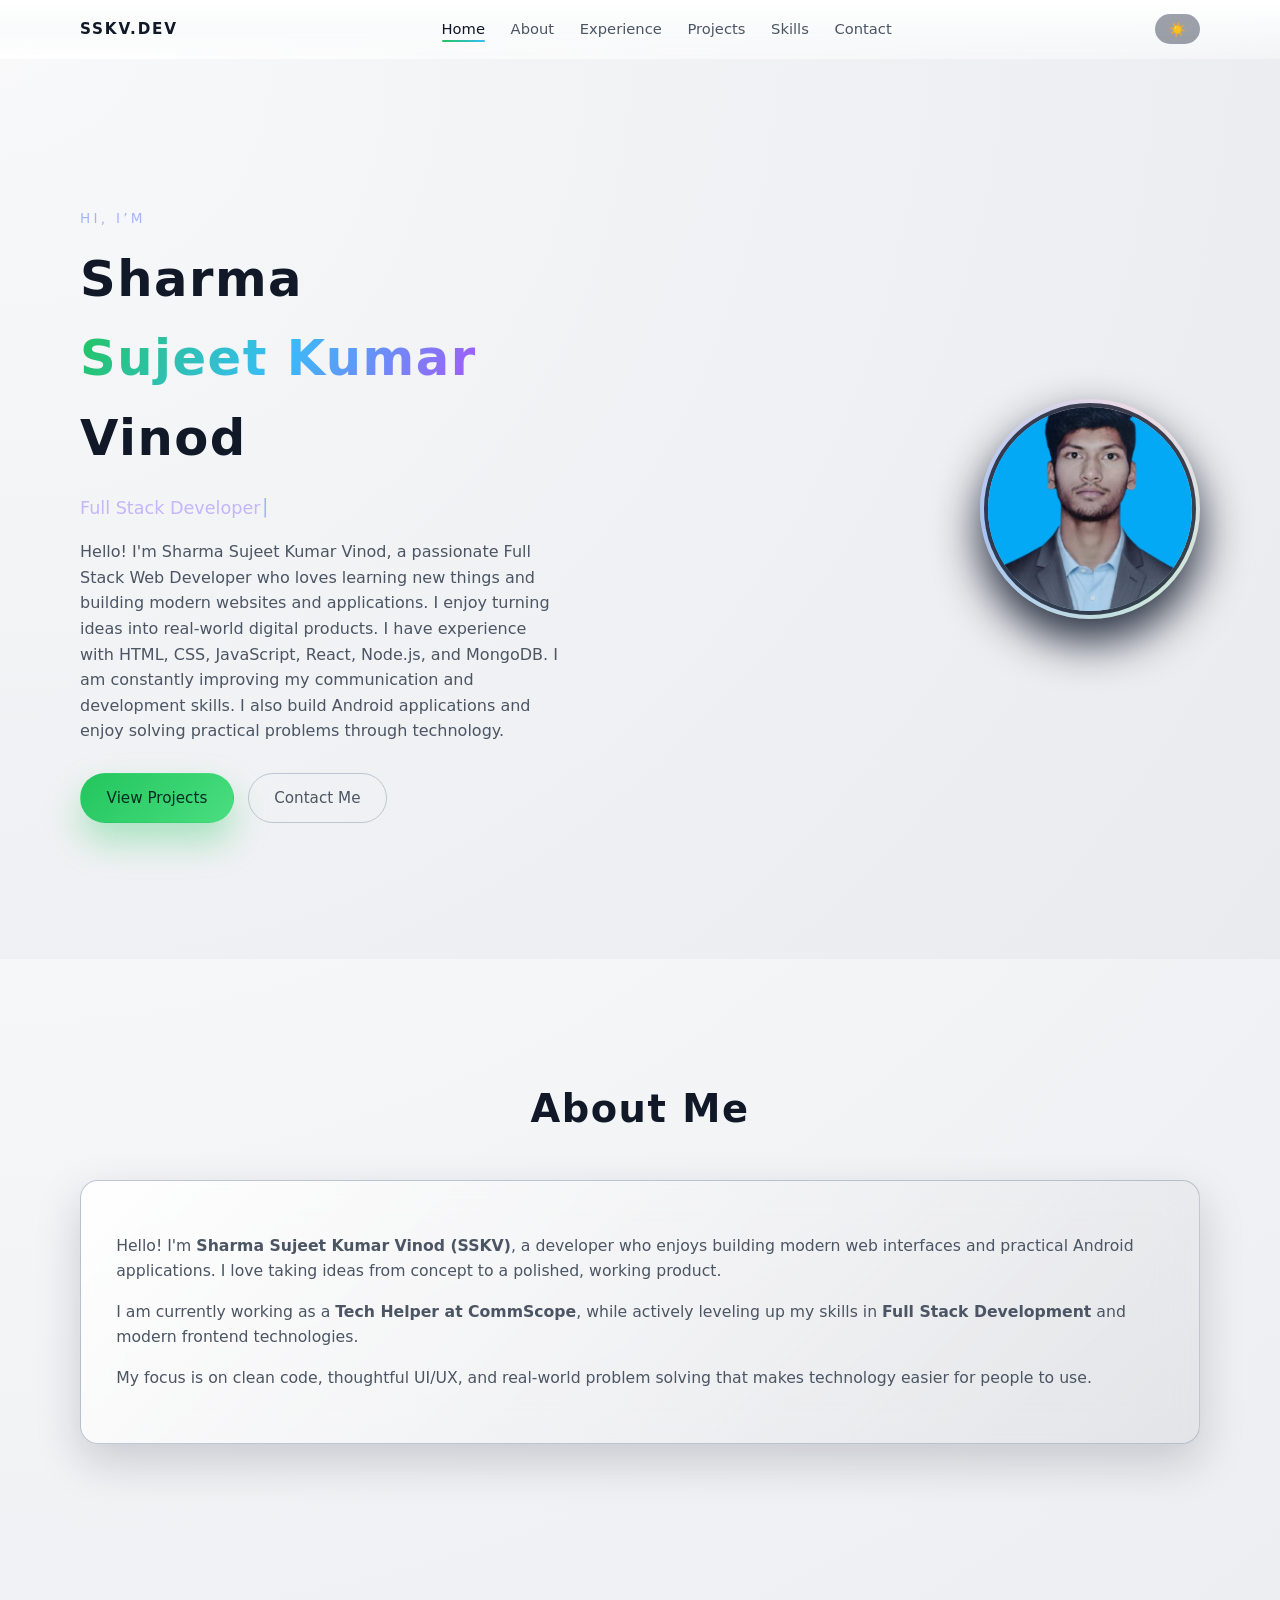
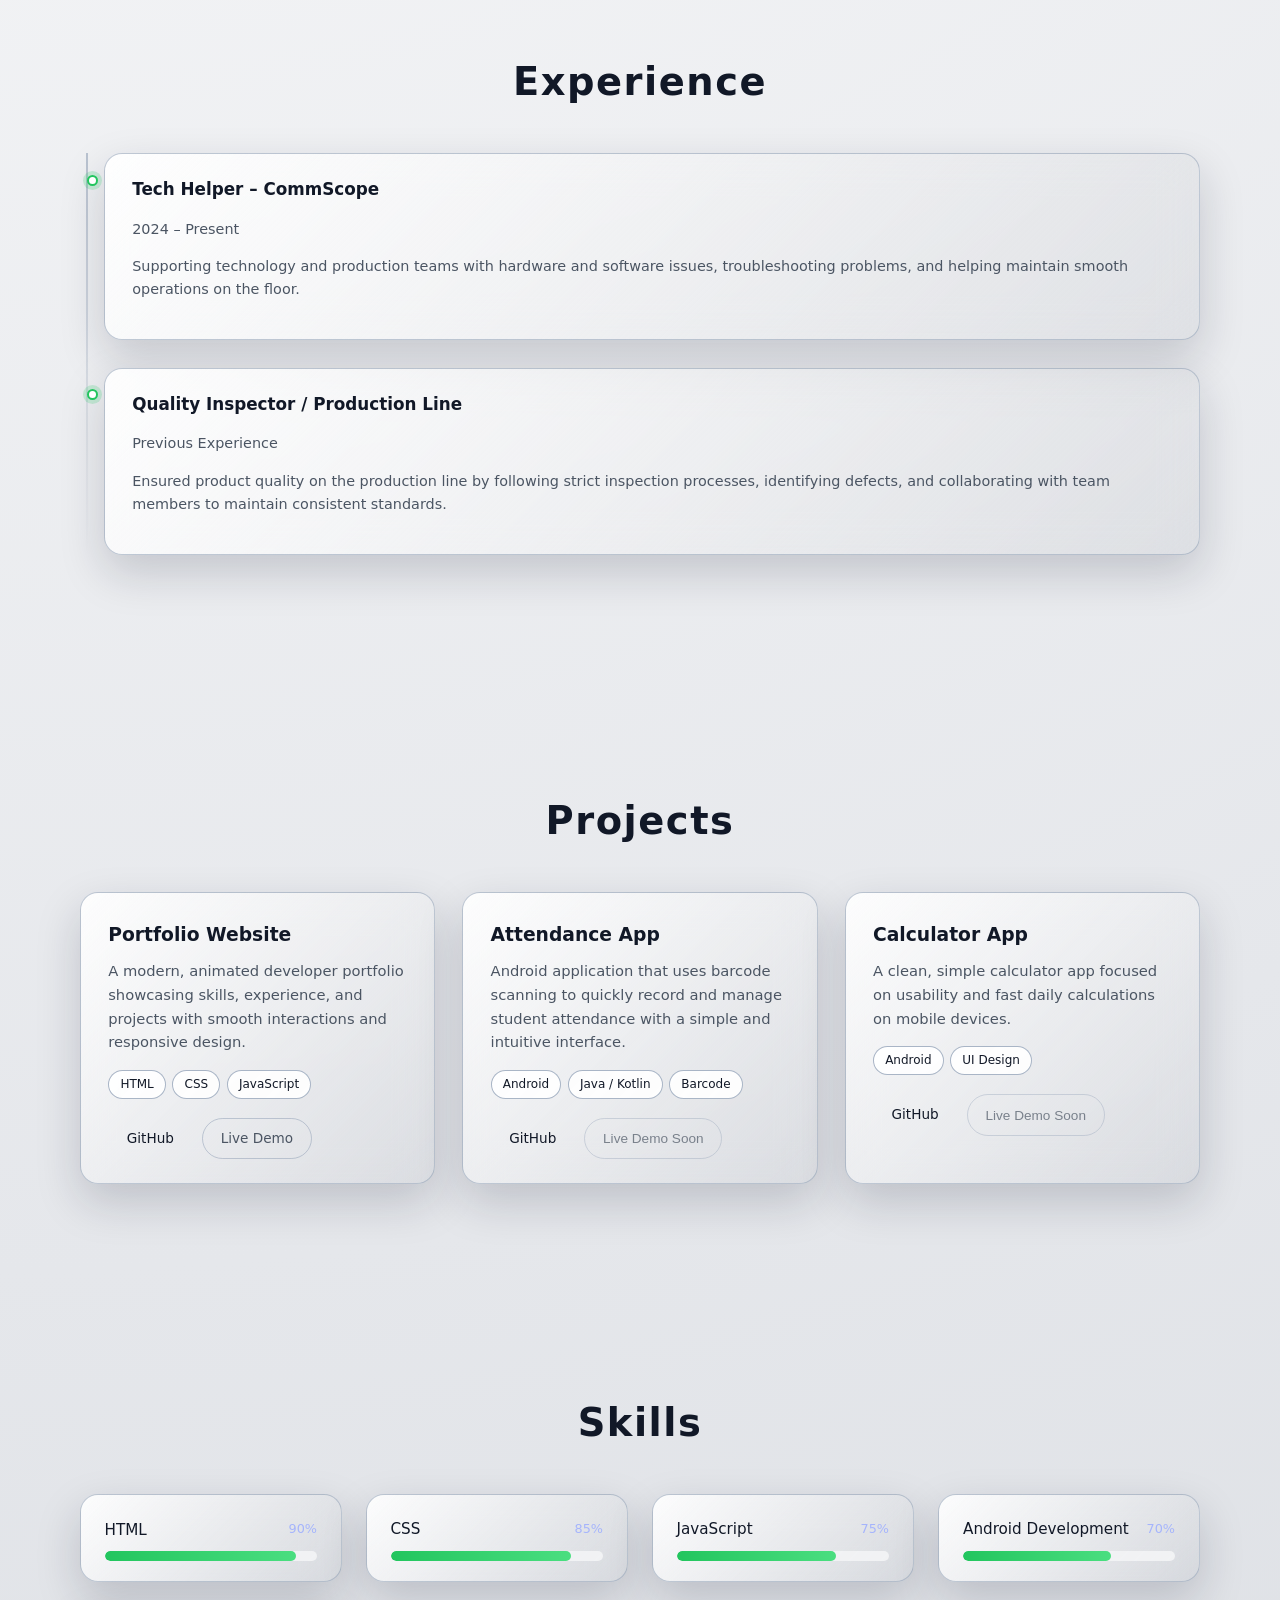
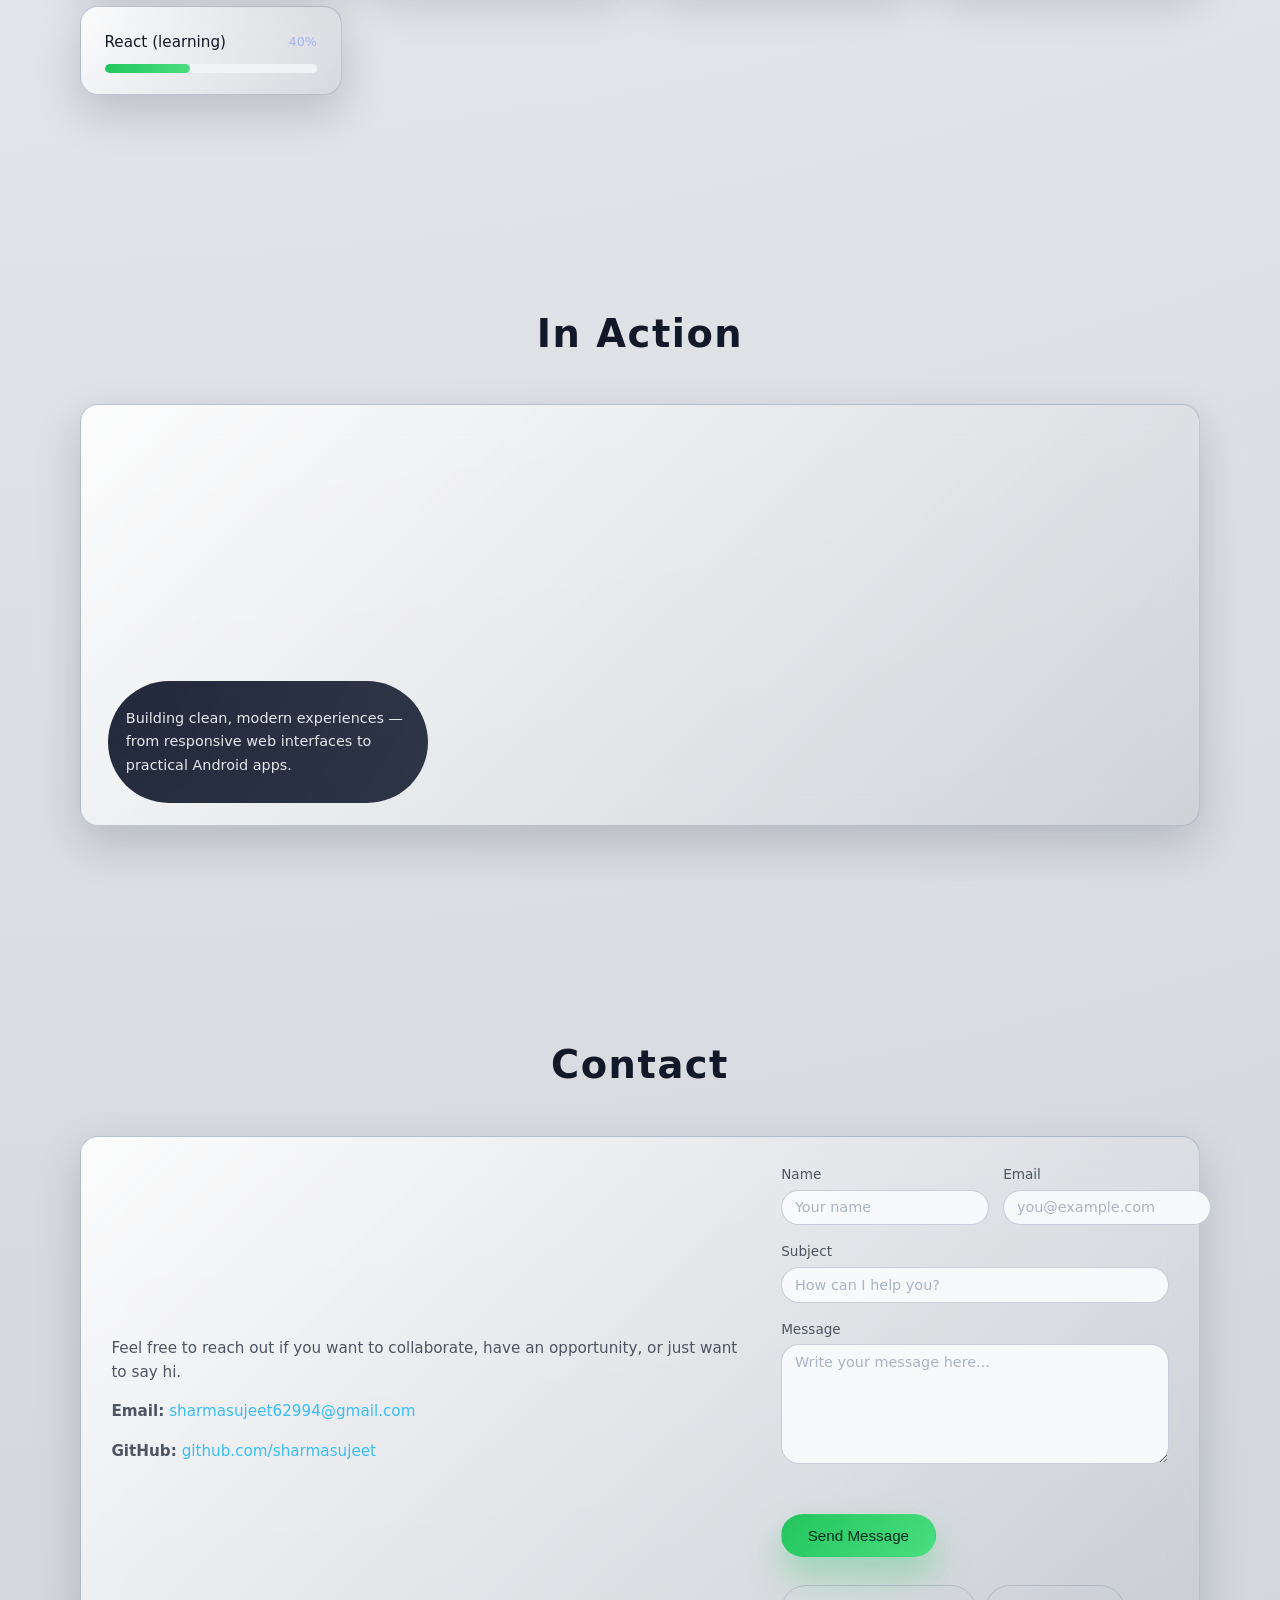
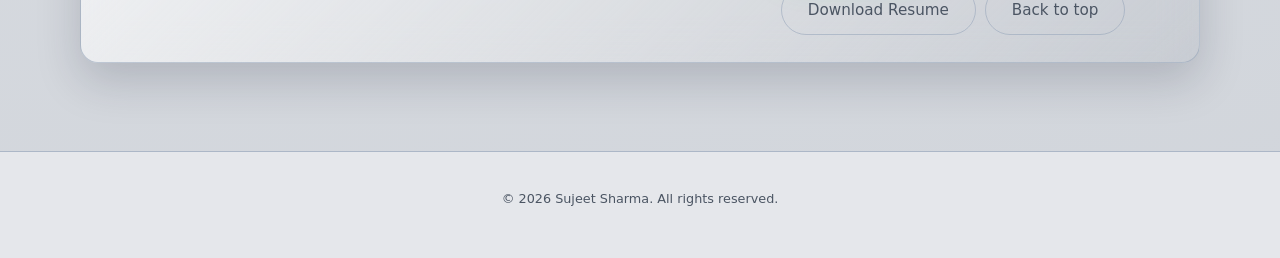
==== commit d16f4c59: "Update index.html" ====
--- a/index.html
+++ b/index.html
@@ -3,36 +3,37 @@
   <head>
     <meta charset="UTF-8" />
     <meta name="viewport" content="width=device-width, initial-scale=1.0" />
+    <meta name="color-scheme" content="dark light" />
     <meta name="theme-color" content="#020617" />
-    <meta
-      name="description"
-      content="Portfolio of Sharma Sujeet Kumar Vinod, a full stack and Android developer building modern, responsive, and practical digital products."
-    />
-    <meta
-      name="keywords"
-      content="Sujeet Sharma, full stack developer, Android developer, web developer portfolio"
-    />
+    <meta name="description" content="Portfolio of Sharma Sujeet Kumar Vinod (SSKV), a full stack and Android developer building modern, responsive, and practical digital products." />
+    <meta name="keywords" content="Sharma Sujeet Kumar Vinod, Sharma Sujeet, Sujeet Sharma, Sujeet Kumar, SSKV, full stack developer, Android developer, web developer portfolio" />
     <meta name="author" content="Sharma Sujeet Kumar Vinod" />
     <meta name="robots" content="index, follow" />
     <meta property="og:type" content="website" />
-    <meta property="og:title" content="Sujeet Sharma | Developer Portfolio" />
+    <meta property="og:url" content="https://mysterysskv444.github.io/sskv-portfolio-website/" />
+    <meta property="og:site_name" content="SSKV Developer Portfolio" />
+    <meta property="og:title" content="Sharma Sujeet Kumar Vinod (SSKV) | Developer Portfolio" />
     <meta
       property="og:description"
       content="Explore projects, skills, and experience of Sharma Sujeet Kumar Vinod."
     />
-    <meta property="og:image" content="images/profile.jpg" />
+    <meta property="og:image" content="https://mysterysskv444.github.io/sskv-portfolio-website/images/profile.jpg" />
+    <meta property="og:image:alt" content="Portrait of Sharma Sujeet Kumar Vinod" />
     <meta name="twitter:card" content="summary_large_image" />
-    <meta name="twitter:title" content="Sujeet Sharma | Developer Portfolio" />
+    <meta name="twitter:title" content="Sharma Sujeet Kumar Vinod (SSKV) | Developer Portfolio" />
     <meta
       name="twitter:description"
       content="Portfolio of Sharma Sujeet Kumar Vinod - full stack and Android developer."
     />
-    <link rel="canonical" href="/" />
-
-    <title>Sujeet Sharma | Developer Portfolio</title>
+    <meta name="twitter:image" content="https://mysterysskv444.github.io/sskv-portfolio-website/images/profile.jpg" />
+    <meta name="twitter:image:alt" content="Portrait of Sharma Sujeet Kumar Vinod" />
+    <link rel="canonical" href="https://mysterysskv444.github.io/sskv-portfolio-website/" />
+
+    <title>Sharma Sujeet Kumar Vinod (SSKV) | Developer Portfolio</title>
 
     <!-- Global styles for the portfolio -->
     <link rel="stylesheet" href="style.css" />
+    <link rel="preload" as="image" href="images/bg1.jpg" />
     <link rel="preconnect" href="https://fonts.googleapis.com" />
     <link rel="preconnect" href="https://fonts.gstatic.com" crossorigin />
 
@@ -44,8 +45,26 @@
 
     <!-- google verification code for search console ,verify ownership -->
     <meta name="google-site-verification" content="njIb3YqKa0nDJ4MqsSIJCo1Q_FBa6eQ4gATrTTNe8Ns" />
+    <script type="application/ld+json">
+      {
+        "@context": "https://schema.org",
+        "@type": "Person",
+        "name": "Sharma Sujeet Kumar Vinod",
+        "alternateName": "SSKV",
+        "url": "https://mysterysskv444.github.io/sskv-portfolio-website/",
+        "image": "https://mysterysskv444.github.io/sskv-portfolio-website/images/profile.jpg",
+        "jobTitle": "Full Stack Developer and Android Developer",
+        "description": "Portfolio of Sharma Sujeet Kumar Vinod, a developer building responsive web and Android experiences.",
+        "email": "mailto:sharmasujeet62994@gmail.com",
+        "sameAs": [
+          "https://github.com/sharmasujeet"
+        ]
+      }
+    </script>
   </head>
 
+
+  
   <!-- The theme class on body is toggled by JavaScript for dark / light mode -->
   <!-- Default is dark-mode; JavaScript may switch this to light-mode based on saved preference -->
   <body class="dark-mode">
@@ -53,7 +72,7 @@
     <!-- NAVBAR: sticky navigation with logo, menu links, theme toggle and mobile menu -->
     <header class="header">
       <nav class="navbar container">
-        <div class="logo">Sujeet.dev</div>
+        <div class="logo">SskV.dev</div>
 
         <!-- Primary navigation links -->
         <ul class="nav-links" id="navLinks">
@@ -68,7 +87,7 @@
         <!-- Right side icons: theme toggle + hamburger for mobile -->
         <div class="nav-actions">
           <!-- Theme toggle button text/icon updated in script.js -->
-          <button id="theme-toggle" class="icon-button" aria-label="Toggle theme">
+          <button id="theme-toggle" class="icon-button" aria-label="Switch to light theme" aria-pressed="false">
             🌙
           </button>
 
@@ -100,14 +119,14 @@
             <!-- Small intro line above the main name -->
             <p class="hero-eyebrow">Hi, I’m</p>
             <!-- Name split so "Sujeet Kumar" can have the gradient highlight -->
-            <h1 class="hero-title">
-              <span class="hero-title-main">Sharma</span>
-              <span class="hero-title-last">Sujeet&nbsp;Kumar</span>
-              Vinod
-            </h1>
+         <h1 class="hero-title" aria-label="Sharma Sujeet Kumar Vinod">
+  <span class="hero-title-main">Sharma</span>
+  <span class="hero-title-last">Sujeet Kumar</span>
+  Vinod
+</h1>
             <!-- Dynamic role text typed via JavaScript -->
             <h2 class="hero-subtitle">
-              <span id="typed"></span>
+              <span id="typed">Full Stack Developer | Android Developer | SSKV | Tech Learner</span>
               <span class="cursor">|</span>
             </h2>
             <p class="hero-description">
@@ -148,7 +167,7 @@
 
         <div class="glass about-card reveal">
           <p>
-            Hello! I'm <strong>Sharma Sujeet Kumar Vinod</strong>, a developer who enjoys building
+            Hello! I'm <strong>Sharma Sujeet Kumar Vinod (SSKV)</strong>, a developer who enjoys building
             modern web interfaces and practical Android applications. I love taking ideas from
             concept to a polished, working product.
           </p>
@@ -365,6 +384,8 @@
             loading="lazy"
             sandbox="allow-scripts"
             referrerpolicy="no-referrer"
+            tabindex="-1"
+            aria-hidden="true"
           ></iframe>
           <div class="video-overlay-text">
             <p>
@@ -413,6 +434,7 @@
               <!-- Keep FormSubmit captcha enabled and use a simple table template in the email -->
               <input type="hidden" name="_captcha" value="true" />
               <input type="hidden" name="_template" value="table" />
+              <input type="hidden" name="_next" value="https://mysterysskv444.github.io/sskv-portfolio-website/" />
               <!-- Subject line that appears in your inbox -->
               <input type="hidden" name="_subject" value="New message from portfolio contact form" />
 
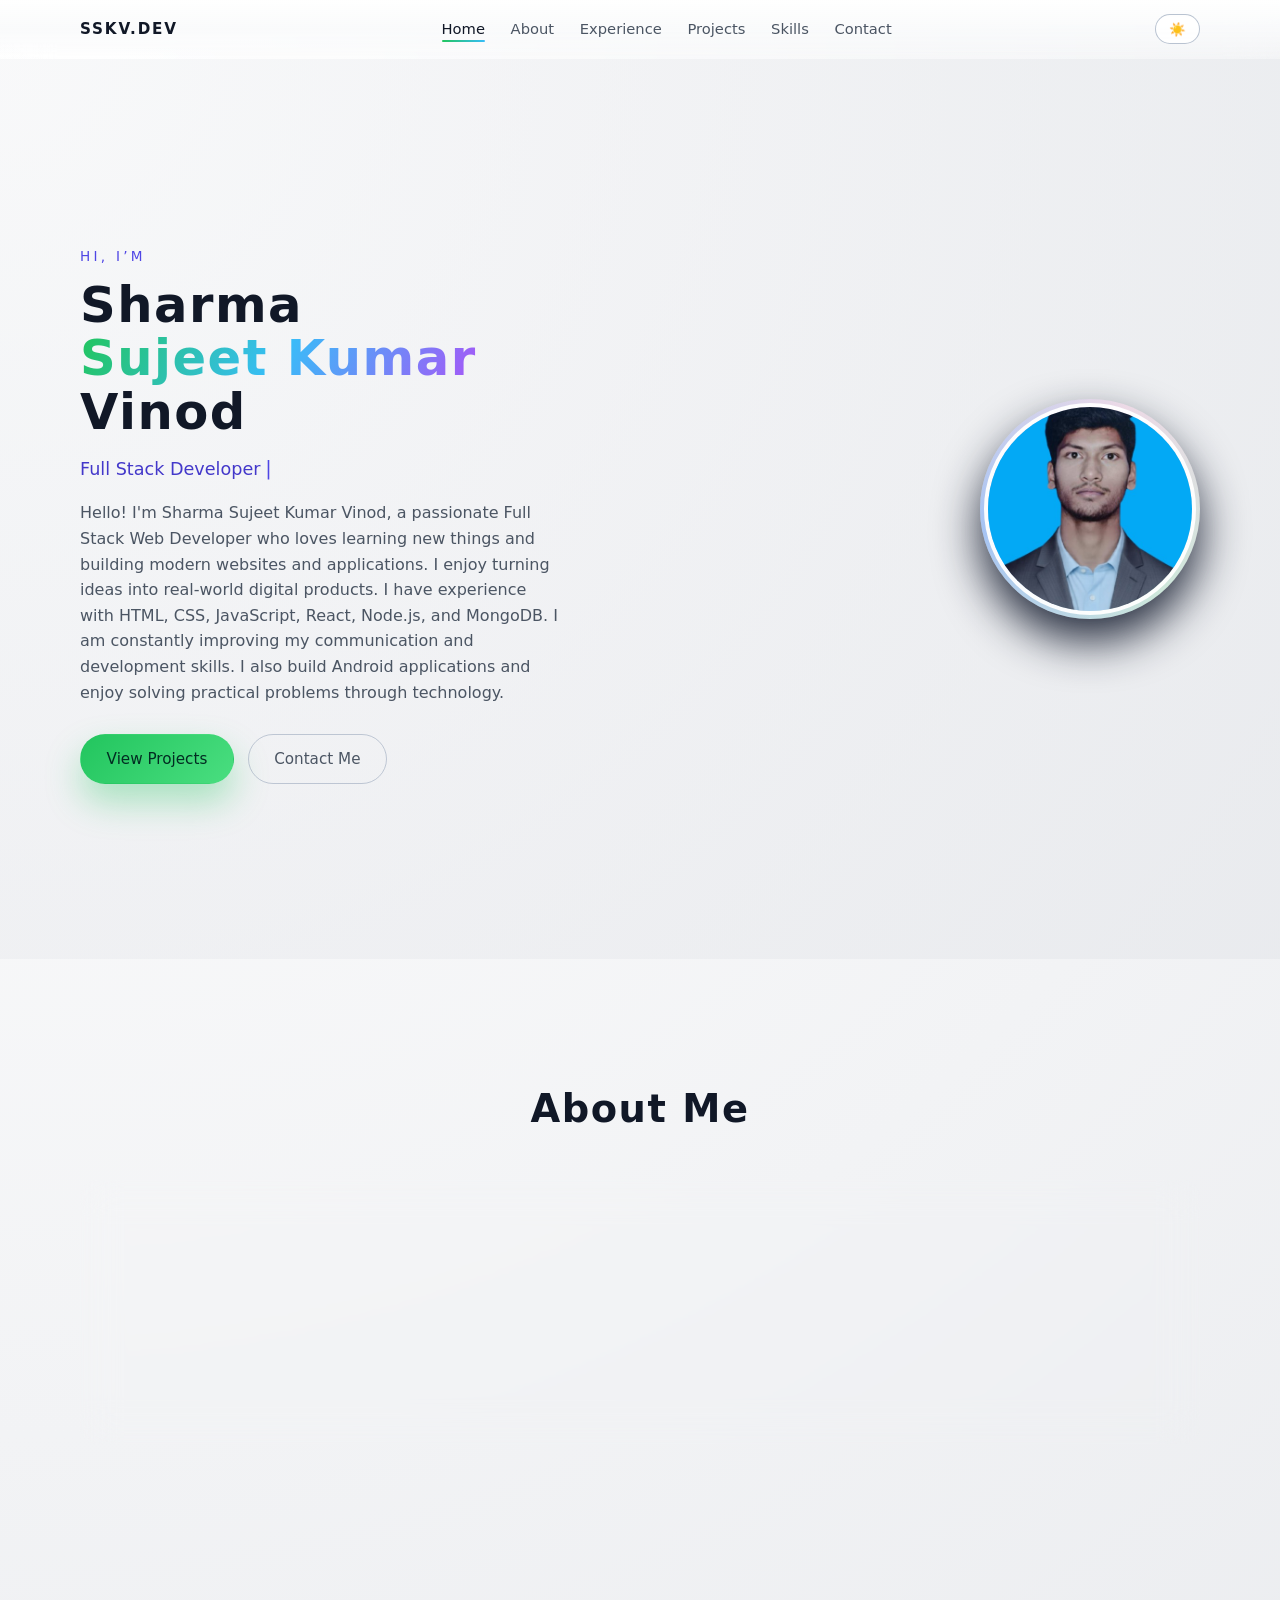
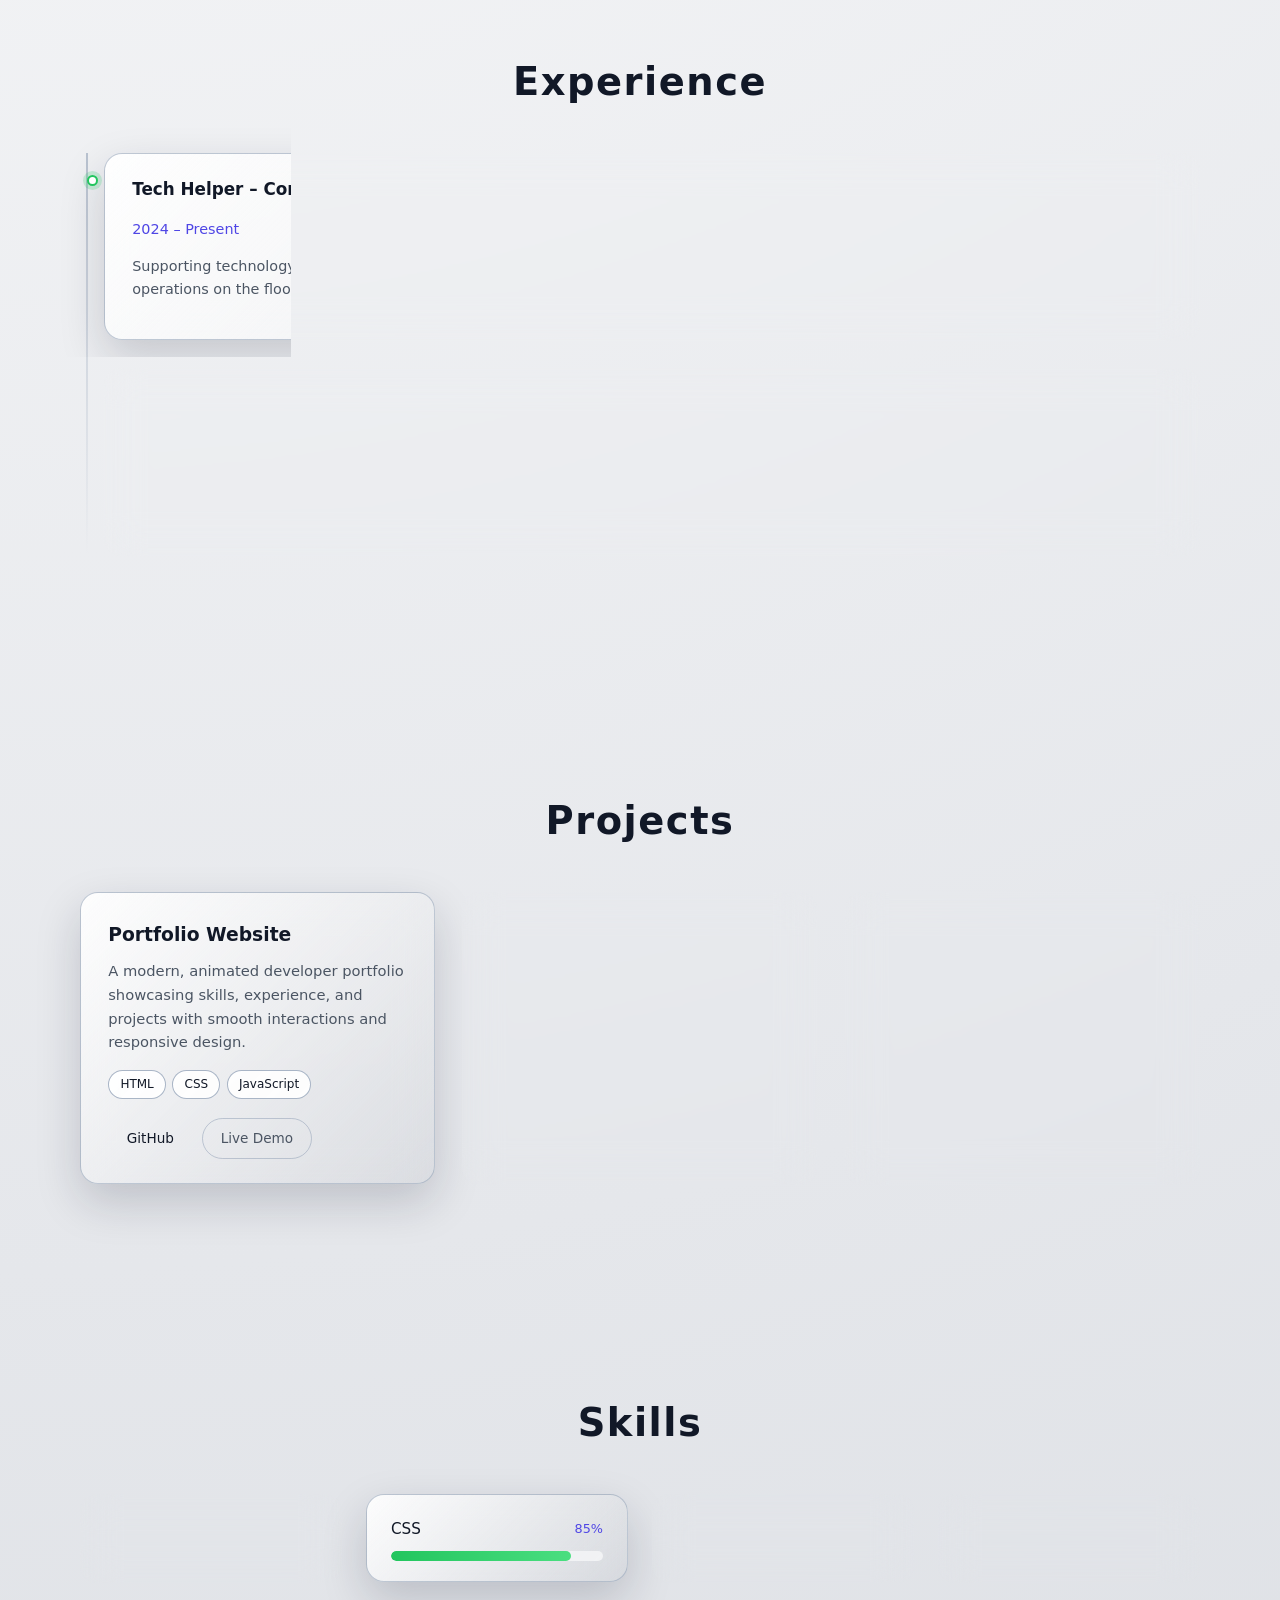
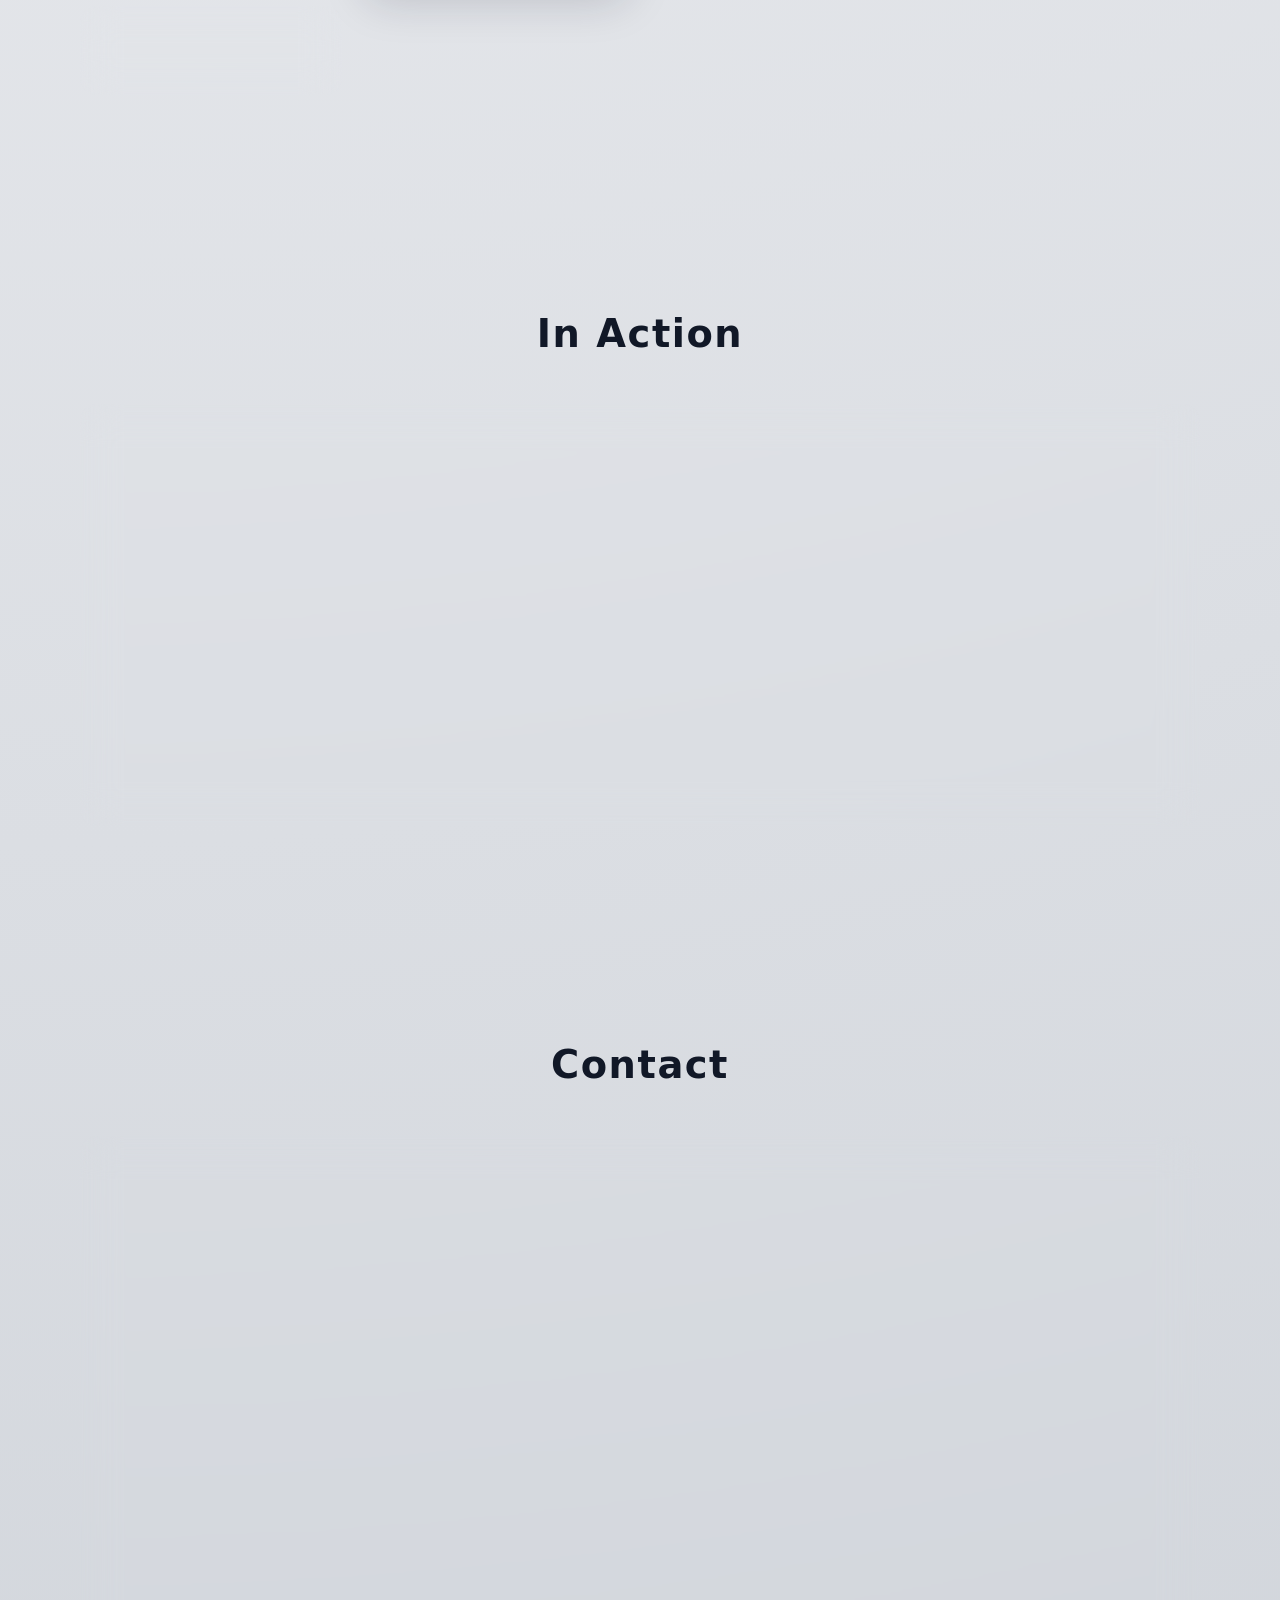
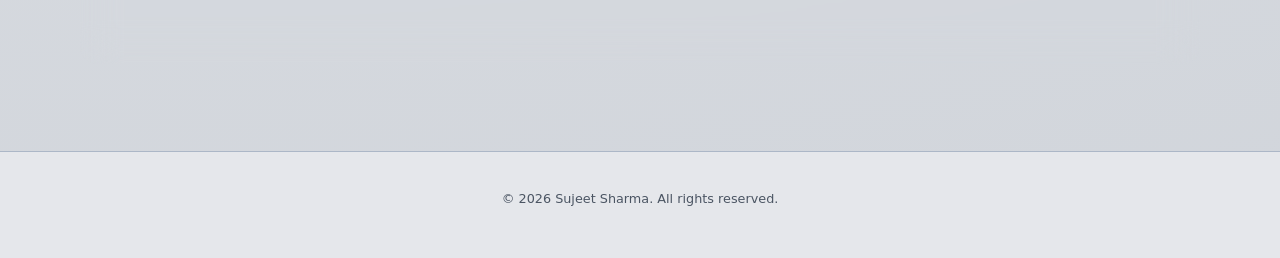
==== commit 1be71dc3: "Update index.html" ====
--- a/index.html
+++ b/index.html
@@ -6,8 +6,10 @@
     <meta name="color-scheme" content="dark light" />
     <meta name="theme-color" content="#020617" />
     <meta name="description" content="Portfolio of Sharma Sujeet Kumar Vinod (SSKV), a full stack and Android developer building modern, responsive, and practical digital products." />
+    
     <meta name="keywords" content="Sharma Sujeet Kumar Vinod, Sharma Sujeet, Sujeet Sharma, Sujeet Kumar, SSKV, full stack developer, Android developer, web developer portfolio" />
     <meta name="author" content="Sharma Sujeet Kumar Vinod" />
+    
     <meta name="robots" content="index, follow" />
     <meta property="og:type" content="website" />
     <meta property="og:url" content="https://mysterysskv444.github.io/sskv-portfolio-website/" />
--- a/style.css
+++ b/style.css
@@ -109,39 +109,40 @@
   scroll-behavior: smooth;
 }
 
-body {
-  margin: 0;
+body {
+  margin: 0;
   font-family: var(--font-family);
   background: var(--color-bg-gradient);
   color: var(--color-text);
   line-height: 1.6;
+  overflow-x: hidden;
   /* Smooth global transition when switching themes */
   transition: background-color var(--transition-normal), background-image var(--transition-normal),
-    color var(--transition-normal);
-}
-
-/* Skip link for keyboard users */
-.skip-link {
-  position: absolute;
-  left: 1rem;
-  top: -3rem;
-  z-index: 50;
-  padding: 0.55rem 0.9rem;
-  border-radius: 8px;
-  background: #111827;
-  color: #f9fafb;
-  border: 1px solid rgba(255, 255, 255, 0.3);
-  transition: top var(--transition-fast);
-}
-
-.skip-link:focus {
-  top: 0.8rem;
-}
-
-img {
-  max-width: 100%;
-  display: block;
-}
+    color var(--transition-normal);
+}
+
+/* Skip link for keyboard users */
+.skip-link {
+  position: absolute;
+  left: 1rem;
+  top: -3rem;
+  z-index: 50;
+  padding: 0.55rem 0.9rem;
+  border-radius: 8px;
+  background: #111827;
+  color: #f9fafb;
+  border: 1px solid rgba(255, 255, 255, 0.3);
+  transition: top var(--transition-fast);
+}
+
+.skip-link:focus {
+  top: 0.8rem;
+}
+
+img {
+  max-width: 100%;
+  display: block;
+}
 
 a {
   color: inherit;
@@ -162,6 +163,7 @@
 
 .section {
   padding: 5.5rem 0;
+  scroll-margin-top: 5.5rem;
 }
 
 .section-title {
@@ -223,23 +225,23 @@
   transform: translateY(-1px);
 }
 
-.small-btn {
-  padding: 0.55rem 1.1rem;
-  font-size: 0.85rem;
-}
-
-.disabled-btn {
-  opacity: 0.7;
-  cursor: not-allowed;
-  pointer-events: none;
-}
-
-.btn:disabled {
-  opacity: 0.7;
-  cursor: not-allowed;
-}
-
-.icon-button {
+.small-btn {
+  padding: 0.55rem 1.1rem;
+  font-size: 0.85rem;
+}
+
+.disabled-btn {
+  opacity: 0.7;
+  cursor: not-allowed;
+  pointer-events: none;
+}
+
+.btn:disabled {
+  opacity: 0.7;
+  cursor: not-allowed;
+}
+
+.icon-button {
   border-radius: 999px;
   border: 1px solid rgba(148, 163, 184, 0.4);
   background: rgba(15, 23, 42, 0.4);
@@ -259,6 +261,21 @@
   transform: translateY(-1px);
 }
 
+body.light-mode .icon-button,
+body.light-theme .icon-button,
+body.light-mode .hamburger,
+body.light-theme .hamburger {
+  background: rgba(255, 255, 255, 0.9);
+  border-color: rgba(148, 163, 184, 0.65);
+}
+
+body.light-mode .icon-button:hover,
+body.light-theme .icon-button:hover,
+body.light-mode .hamburger:hover,
+body.light-theme .hamburger:hover {
+  background: rgba(255, 255, 255, 0.98);
+}
+
 /* Small bounce/spin effect class used when toggling theme */
 .icon-button.theme-toggle-anim {
   animation: themeTogglePop 0.35s ease-out;
@@ -326,21 +343,21 @@
   transition: width var(--transition-fast);
 }
 
-.nav-links a:hover {
-  color: var(--color-text);
-}
-
-.nav-links a.active {
-  color: var(--color-text);
-}
-
-.nav-links a.active::after {
-  width: 100%;
-}
-
-.nav-links a:hover::after {
-  width: 100%;
-}
+.nav-links a:hover {
+  color: var(--color-text);
+}
+
+.nav-links a.active {
+  color: var(--color-text);
+}
+
+.nav-links a.active::after {
+  width: 100%;
+}
+
+.nav-links a:hover::after {
+  width: 100%;
+}
 
 .nav-actions {
   display: flex;
@@ -425,12 +442,11 @@
    so background images stay visible when toggling dark/light mode. */
 .hero .overlay {
   position: relative;
-  inset: 0;
   width: 100%;
   background: var(--color-overlay);
   display: flex;
   align-items: center;
-  transition: background var(--transition-normal);
+  transition: background-image var(--transition-normal), background-color var(--transition-normal);
 }
 
 .hero-content {
@@ -456,6 +472,7 @@
 .hero-title {
   font-size: clamp(2.4rem, 4vw, 3.1rem);
   letter-spacing: 0.03em;
+  line-height: 1.08;
   margin: 0 0 0.5rem;
 }
 
@@ -473,8 +490,9 @@
   color: #c4b5fd;
   min-height: 1.5em;
   display: flex;
+  flex-wrap: wrap;
   align-items: center;
-  gap: 0.1rem;
+  gap: 0.1rem 0.3rem;
 }
 
 .cursor {
@@ -493,6 +511,7 @@
   margin-top: 1rem;
   color: var(--color-text-soft);
   max-width: 30rem;
+  text-wrap: pretty;
 }
 
 .hero-actions {
@@ -532,6 +551,27 @@
   border: 4px solid rgba(15, 23, 42, 0.8);
 }
 
+body.light-mode .profile-img,
+body.light-theme .profile-img {
+  border-color: rgba(255, 255, 255, 0.95);
+}
+
+body.light-mode .hero-eyebrow,
+body.light-theme .hero-eyebrow,
+body.light-mode .timeline-period,
+body.light-theme .timeline-period,
+body.light-mode .skill-percent,
+body.light-theme .skill-percent,
+body.light-mode .cursor,
+body.light-theme .cursor {
+  color: #4f46e5;
+}
+
+body.light-mode .hero-subtitle,
+body.light-theme .hero-subtitle {
+  color: #4338ca;
+}
+
 /* ABOUT SECTION */
 .about-card {
   padding: 2.3rem 2.2rem;
@@ -650,6 +690,7 @@
 
 .project-actions {
   display: flex;
+  flex-wrap: wrap;
   gap: 0.6rem;
 }
 
@@ -719,15 +760,19 @@
   padding: 0;
 }
 
-.portfolio-video,
-.portfolio-iframe {
-  width: 100%;
-  display: block;
-  border: 0;
-  aspect-ratio: 16 / 9;
-  min-height: 260px;
-  max-height: 420px;
-}
+.portfolio-video,
+.portfolio-iframe {
+  width: 100%;
+  display: block;
+  border: 0;
+  aspect-ratio: 16 / 9;
+  min-height: 260px;
+  max-height: 420px;
+}
+
+.portfolio-iframe {
+  pointer-events: none;
+}
 
 .video-overlay-text {
   position: absolute;
@@ -750,7 +795,12 @@
   display: grid;
   grid-template-columns: minmax(0, 2fr) minmax(0, 1.2fr);
   gap: 1.5rem;
-  align-items: center;
+  align-items: start;
+}
+
+.contact-details {
+  min-width: 0;
+  align-self: start;
 }
 
 .contact-details p {
@@ -760,6 +810,7 @@
 
 .contact-details a {
   color: #38bdf8;
+  overflow-wrap: anywhere;
 }
 
 .contact-details a:hover {
@@ -767,6 +818,8 @@
 }
 
 .contact-actions {
+  width: 100%;
+  min-width: 0;
   display: flex;
   flex-direction: column;
   gap: 0.75rem;
@@ -785,10 +838,13 @@
 .form-row {
   display: flex;
   gap: 0.9rem;
+  width: 100%;
+  min-width: 0;
 }
 
 .form-group {
   flex: 1;
+  min-width: 0;
   display: flex;
   flex-direction: column;
   gap: 0.25rem;
@@ -801,6 +857,7 @@
 
 .contact-form input,
 .contact-form textarea {
+  width: 100%;
   padding: 0.55rem 0.8rem;
   border-radius: 999px;
   border: 1px solid rgba(148, 163, 184, 0.5);
@@ -875,9 +932,9 @@
   color: #f97373;
 }
 
-.form-status.sending {
-  color: #38bdf8;
-}
+.form-status.sending {
+  color: #38bdf8;
+}
 
 /* FOOTER */
 .footer {
@@ -895,25 +952,25 @@
 }
 
 /* Scroll reveal animations */
-.js-enabled .reveal {
-  opacity: 0;
-  transform: translateY(24px);
-  transition: opacity 0.7s ease-out, transform 0.7s ease-out;
-}
-
-.js-enabled .reveal.visible {
-  opacity: 1;
-  transform: translateY(0);
-}
-
-/* Keyboard focus visibility for interactive elements */
-a:focus-visible,
-button:focus-visible,
-input:focus-visible,
-textarea:focus-visible {
-  outline: 2px solid #22c55e;
-  outline-offset: 2px;
-}
+.js-enabled .reveal {
+  opacity: 0;
+  transform: translateY(24px);
+  transition: opacity 0.7s ease-out, transform 0.7s ease-out;
+}
+
+.js-enabled .reveal.visible {
+  opacity: 1;
+  transform: translateY(0);
+}
+
+/* Keyboard focus visibility for interactive elements */
+a:focus-visible,
+button:focus-visible,
+input:focus-visible,
+textarea:focus-visible {
+  outline: 2px solid #22c55e;
+  outline-offset: 2px;
+}
 
 /* Responsive styles */
 @media (max-width: 900px) {
@@ -938,6 +995,15 @@
     margin-top: 2rem;
   }
 
+  .contact-actions {
+    align-items: stretch;
+  }
+
+  .contact-submit-btn,
+  .contact-quick-links {
+    align-self: center;
+  }
+
   .timeline {
     padding-left: 1.1rem;
   }
@@ -958,6 +1024,10 @@
 }
 
 @media (max-width: 768px) {
+  .container {
+    width: min(1120px, 100% - 2rem);
+  }
+
   .nav-links {
     position: absolute;
     inset: 3.5rem 1.5rem auto;
@@ -975,10 +1045,10 @@
     transition: opacity var(--transition-normal), transform var(--transition-normal);
   }
 
-  body.light-theme .nav-links,
-  body.light-mode .nav-links {
-    background: rgba(255, 255, 255, 0.98);
-  }
+  body.light-theme .nav-links,
+  body.light-mode .nav-links {
+    background: rgba(255, 255, 255, 0.98);
+  }
 
   .nav-links.open {
     opacity: 1;
@@ -991,11 +1061,15 @@
   }
 }
 
-@media (max-width: 600px) {
+@media (max-width: 600px) {
   .section {
     padding: 4.2rem 0;
   }
 
+  .section-title {
+    margin-bottom: 2rem;
+  }
+
   .about-card {
     padding: 1.6rem 1.4rem;
   }
@@ -1004,35 +1078,104 @@
     padding-inline: 1.35rem;
   }
 
-  .contact-grid {
-    padding-inline: 1.4rem;
-  }
-
-  .form-row {
-    flex-direction: column;
-  }
-}
-
-@media (prefers-reduced-motion: reduce) {
-  html {
-    scroll-behavior: auto;
-  }
-
-  *,
-  *::before,
-  *::after {
-    animation-duration: 0.01ms !important;
-    animation-iteration-count: 1 !important;
-    transition-duration: 0.01ms !important;
-  }
-
-  .hero-bg {
-    transform: none;
-  }
-
-  .cursor {
-    animation: none;
-  }
-}
-
-
+  .project-actions {
+    flex-direction: column;
+  }
+
+  .project-actions .btn,
+  .contact-quick-links .btn,
+  .contact-submit-btn {
+    width: 100%;
+  }
+
+  .contact-grid {
+    padding-inline: 1.4rem;
+  }
+
+  .form-row {
+    flex-direction: column;
+  }
+
+  .profile-glass {
+    width: 190px;
+    height: 190px;
+  }
+
+  .hero-title {
+    font-size: clamp(2.1rem, 10vw, 2.7rem);
+  }
+
+  .hero-subtitle {
+    justify-content: center;
+  }
+
+  .contact-quick-links {
+    width: 100%;
+  }
+
+  .video-overlay-text {
+    position: static;
+    margin: 1rem;
+    max-width: none;
+    border-radius: 16px;
+  }
+
+  .portfolio-iframe {
+    min-height: 220px;
+  }
+}
+
+@media (max-width: 420px) {
+  .hero-content {
+    padding-block: 4.8rem;
+  }
+
+  .hero-eyebrow {
+    letter-spacing: 0.16em;
+  }
+
+  .hero-actions {
+    flex-direction: column;
+  }
+
+  .hero-actions .btn {
+    width: 100%;
+  }
+
+  .profile-glass {
+    width: 168px;
+    height: 168px;
+  }
+
+  .contact-grid {
+    padding: 1.35rem 1rem;
+  }
+
+  .portfolio-iframe {
+    min-height: 190px;
+  }
+}
+
+@media (prefers-reduced-motion: reduce) {
+  html {
+    scroll-behavior: auto;
+  }
+
+  *,
+  *::before,
+  *::after {
+    animation-duration: 0.01ms !important;
+    animation-iteration-count: 1 !important;
+    transition-duration: 0.01ms !important;
+  }
+
+  .hero-bg {
+    transform: none;
+  }
+
+  .cursor {
+    animation: none;
+  }
+}
+
+
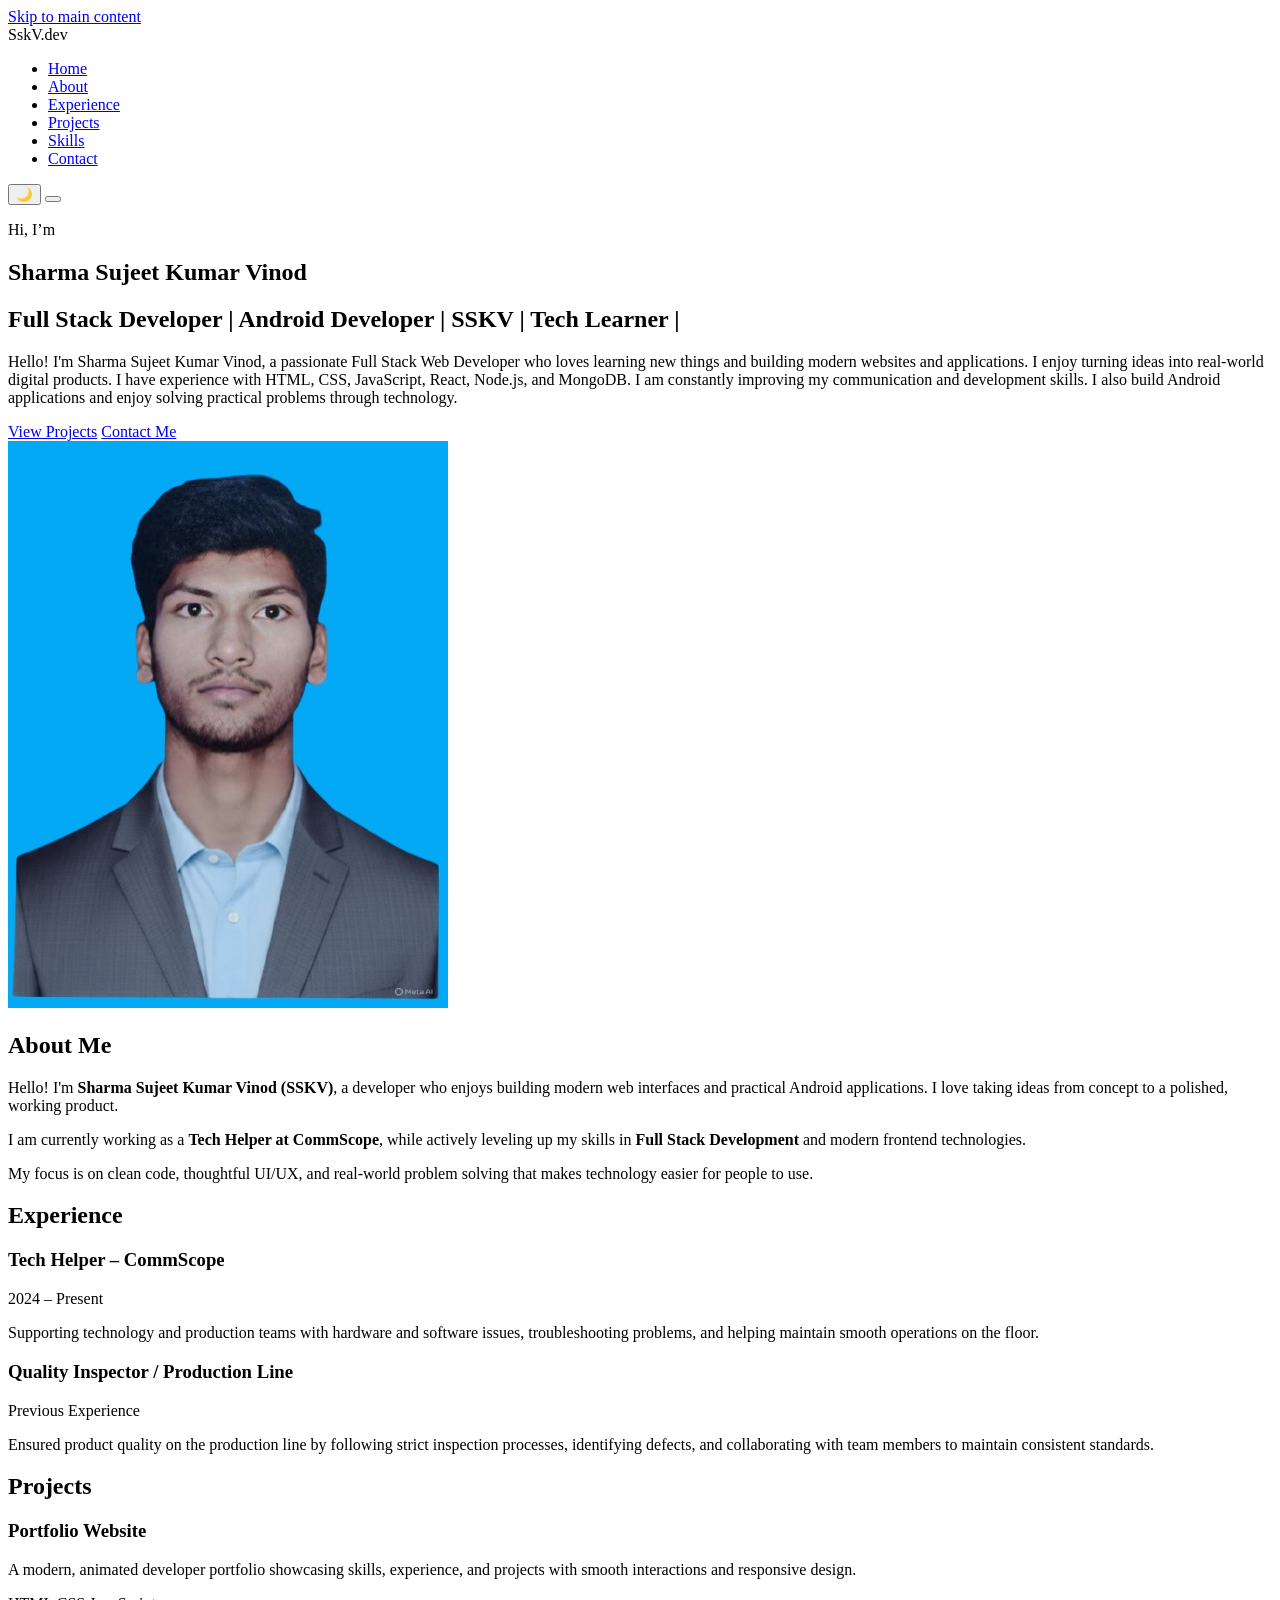
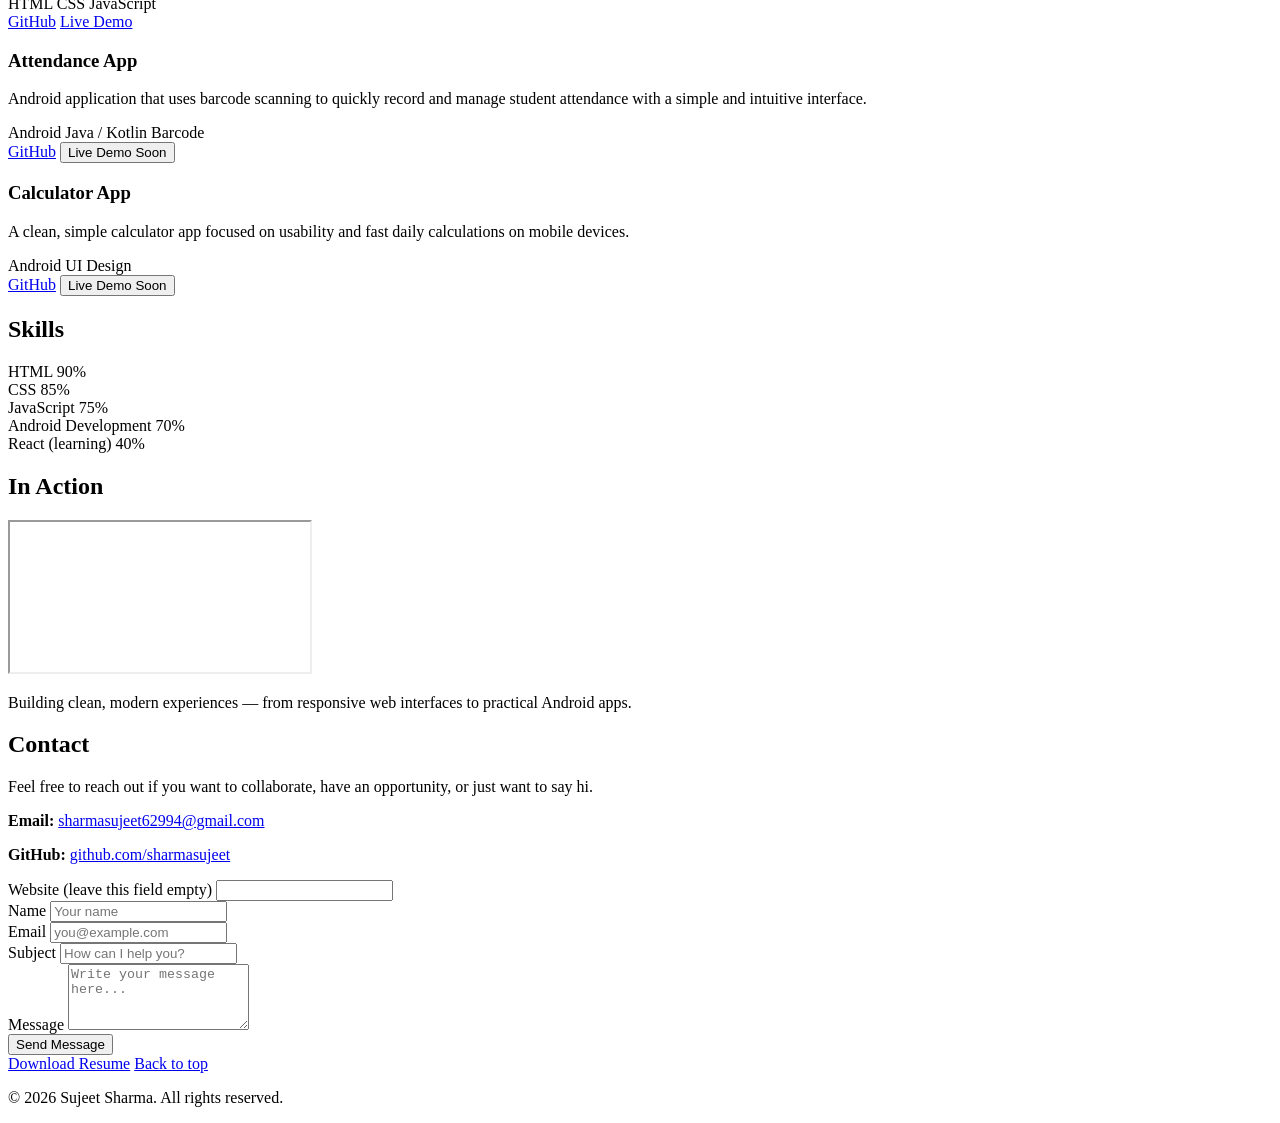
==== commit 961a4d7b: "Add files via upload" ====
--- a/index.html
+++ b/index.html
@@ -1,29 +1,27 @@
-<!DOCTYPE html>
-<html lang="en">
-  <head>
-    <meta charset="UTF-8" />
+<!DOCTYPE html>
+<html lang="en">
+  <head>
+    <meta charset="UTF-8" />
     <meta name="viewport" content="width=device-width, initial-scale=1.0" />
     <meta name="color-scheme" content="dark light" />
     <meta name="theme-color" content="#020617" />
-    <meta name="description" content="Portfolio of Sharma Sujeet Kumar Vinod (SSKV), a full stack and Android developer building modern, responsive, and practical digital products." />
-    
-    <meta name="keywords" content="Sharma Sujeet Kumar Vinod, Sharma Sujeet, Sujeet Sharma, Sujeet Kumar, SSKV, full stack developer, Android developer, web developer portfolio" />
-    <meta name="author" content="Sharma Sujeet Kumar Vinod" />
-    
-    <meta name="robots" content="index, follow" />
+    <meta name="description" content="Portfolio of Sharma Sujeet Kumar Vinod (SSKV), a full stack and Android developer building modern, responsive, and practical digital products." />
+    <meta name="keywords" content="Sharma Sujeet Kumar Vinod, Sharma Sujeet, Sujeet Sharma, Sujeet Kumar, SSKV, full stack developer, Android developer, web developer portfolio" />
+    <meta name="author" content="Sharma Sujeet Kumar Vinod" />
+    <meta name="robots" content="index, follow" />
     <meta property="og:type" content="website" />
     <meta property="og:url" content="https://mysterysskv444.github.io/sskv-portfolio-website/" />
     <meta property="og:site_name" content="SSKV Developer Portfolio" />
     <meta property="og:title" content="Sharma Sujeet Kumar Vinod (SSKV) | Developer Portfolio" />
-    <meta
-      property="og:description"
-      content="Explore projects, skills, and experience of Sharma Sujeet Kumar Vinod."
+    <meta
+      property="og:description"
+      content="Explore projects, skills, and experience of Sharma Sujeet Kumar Vinod."
     />
     <meta property="og:image" content="https://mysterysskv444.github.io/sskv-portfolio-website/images/profile.jpg" />
     <meta property="og:image:alt" content="Portrait of Sharma Sujeet Kumar Vinod" />
     <meta name="twitter:card" content="summary_large_image" />
     <meta name="twitter:title" content="Sharma Sujeet Kumar Vinod (SSKV) | Developer Portfolio" />
-    <meta
+    <meta
       name="twitter:description"
       content="Portfolio of Sharma Sujeet Kumar Vinod - full stack and Android developer."
     />
@@ -38,13 +36,13 @@
     <link rel="preload" as="image" href="images/bg1.jpg" />
     <link rel="preconnect" href="https://fonts.googleapis.com" />
     <link rel="preconnect" href="https://fonts.gstatic.com" crossorigin />
-
-    <!-- Developer-friendly font stack -->
-    <link
-      href="https://fonts.googleapis.com/css2?family=Poppins:wght@300;400;600;700&display=swap"
-      rel="stylesheet"
-    />
-
+
+    <!-- Developer-friendly font stack -->
+    <link
+      href="https://fonts.googleapis.com/css2?family=Poppins:wght@300;400;600;700&display=swap"
+      rel="stylesheet"
+    />
+
     <!-- google verification code for search console ,verify ownership -->
     <meta name="google-site-verification" content="njIb3YqKa0nDJ4MqsSIJCo1Q_FBa6eQ4gATrTTNe8Ns" />
     <script type="application/ld+json">
@@ -64,321 +62,321 @@
       }
     </script>
   </head>
-
-
-  
-  <!-- The theme class on body is toggled by JavaScript for dark / light mode -->
-  <!-- Default is dark-mode; JavaScript may switch this to light-mode based on saved preference -->
-  <body class="dark-mode">
-    <a class="skip-link" href="#main-content">Skip to main content</a>
-    <!-- NAVBAR: sticky navigation with logo, menu links, theme toggle and mobile menu -->
-    <header class="header">
-      <nav class="navbar container">
-        <div class="logo">SskV.dev</div>
-
-        <!-- Primary navigation links -->
-        <ul class="nav-links" id="navLinks">
-          <li><a href="#hero">Home</a></li>
-          <li><a href="#about">About</a></li>
-          <li><a href="#experience">Experience</a></li>
-          <li><a href="#projects">Projects</a></li>
-          <li><a href="#skills">Skills</a></li>
-          <li><a href="#contact">Contact</a></li>
-        </ul>
-
-        <!-- Right side icons: theme toggle + hamburger for mobile -->
-        <div class="nav-actions">
-          <!-- Theme toggle button text/icon updated in script.js -->
+
+
+  
+  <!-- The theme class on body is toggled by JavaScript for dark / light mode -->
+  <!-- Default is dark-mode; JavaScript may switch this to light-mode based on saved preference -->
+  <body class="dark-mode">
+    <a class="skip-link" href="#main-content">Skip to main content</a>
+    <!-- NAVBAR: sticky navigation with logo, menu links, theme toggle and mobile menu -->
+    <header class="header">
+      <nav class="navbar container">
+        <div class="logo">SskV.dev</div>
+
+        <!-- Primary navigation links -->
+        <ul class="nav-links" id="navLinks">
+          <li><a href="#hero">Home</a></li>
+          <li><a href="#about">About</a></li>
+          <li><a href="#experience">Experience</a></li>
+          <li><a href="#projects">Projects</a></li>
+          <li><a href="#skills">Skills</a></li>
+          <li><a href="#contact">Contact</a></li>
+        </ul>
+
+        <!-- Right side icons: theme toggle + hamburger for mobile -->
+        <div class="nav-actions">
+          <!-- Theme toggle button text/icon updated in script.js -->
           <button id="theme-toggle" class="icon-button" aria-label="Switch to light theme" aria-pressed="false">
             🌙
-          </button>
-
-          <!-- Mobile hamburger menu -->
-          <button
-            class="hamburger"
-            id="menu-btn"
-            aria-label="Toggle navigation menu"
-            aria-expanded="false"
-          >
-            <span></span>
-            <span></span>
-            <span></span>
-          </button>
-        </div>
-      </nav>
-    </header>
-
-    <main id="main-content">
-      <!-- HERO SECTION: intro with rotating background images and typing animation -->
-      <section class="hero" id="hero">
-      <!-- Background layer controlled by JavaScript for image rotation -->
-      <div class="hero-bg" id="hero-bg"></div>
-
-      <!-- Dark overlay so text stays readable on all backgrounds -->
-      <div class="overlay">
-        <div class="hero-content container reveal">
-          <div class="hero-text">
-            <!-- Small intro line above the main name -->
-            <p class="hero-eyebrow">Hi, I’m</p>
-            <!-- Name split so "Sujeet Kumar" can have the gradient highlight -->
-         <h1 class="hero-title" aria-label="Sharma Sujeet Kumar Vinod">
-  <span class="hero-title-main">Sharma</span>
-  <span class="hero-title-last">Sujeet Kumar</span>
-  Vinod
-</h1>
-            <!-- Dynamic role text typed via JavaScript -->
-            <h2 class="hero-subtitle">
-              <span id="typed">Full Stack Developer | Android Developer | SSKV | Tech Learner</span>
-              <span class="cursor">|</span>
-            </h2>
-            <p class="hero-description">
-              Hello! I'm Sharma Sujeet Kumar Vinod, a passionate Full Stack Web Developer who
-              loves learning new things and building modern websites and applications. I enjoy
-              turning ideas into real-world digital products. I have experience with HTML, CSS,
-              JavaScript, React, Node.js, and MongoDB. I am constantly improving my communication
-              and development skills. I also build Android applications and enjoy solving practical
-              problems through technology.
-            </p>
-            <div class="hero-actions">
-              <a href="#projects" class="btn primary-btn">View Projects</a>
-              <a href="#contact" class="btn ghost-btn">Contact Me</a>
-            </div>
-          </div>
-
-          <div class="hero-profile">
-            <div class="profile-glass">
-              <img
-                src="images/profile.jpg"
-                alt="Profile photo of Sharma Sujeet Kumar Vinod"
-                class="profile-img"
-                width="440"
-                height="567"
-                fetchpriority="high"
-                decoding="async"
-              />
-            </div>
-          </div>
-        </div>
-      </div>
-    </section>
-
-    <!-- ABOUT SECTION: short professional introduction in a glassmorphism card -->
-    <section class="section" id="about">
-      <div class="container">
-        <h2 class="section-title reveal">About Me</h2>
-
-        <div class="glass about-card reveal">
-          <p>
-            Hello! I'm <strong>Sharma Sujeet Kumar Vinod (SSKV)</strong>, a developer who enjoys building
-            modern web interfaces and practical Android applications. I love taking ideas from
-            concept to a polished, working product.
-          </p>
-          <p>
-            I am currently working as a <strong>Tech Helper at CommScope</strong>, while actively
-            leveling up my skills in <strong>Full Stack Development</strong> and modern frontend
-            technologies.
-          </p>
-          <p>
-            My focus is on clean code, thoughtful UI/UX, and real-world problem solving that makes
-            technology easier for people to use.
-          </p>
-        </div>
-      </div>
-    </section>
-
-    <!-- EXPERIENCE SECTION: vertical timeline style cards -->
-    <section class="section" id="experience">
-      <div class="container">
-        <h2 class="section-title reveal">Experience</h2>
-
-        <div class="timeline">
-          <div class="timeline-item glass reveal">
-            <div class="timeline-dot"></div>
-            <div class="timeline-content">
-              <h3>Tech Helper – CommScope</h3>
-              <p class="timeline-period">2024 – Present</p>
-              <p>
-                Supporting technology and production teams with hardware and software issues,
-                troubleshooting problems, and helping maintain smooth operations on the floor.
-              </p>
-            </div>
-          </div>
-
-          <div class="timeline-item glass reveal">
-            <div class="timeline-dot"></div>
-            <div class="timeline-content">
-              <h3>Quality Inspector / Production Line</h3>
-              <p class="timeline-period">Previous Experience</p>
-              <p>
-                Ensured product quality on the production line by following strict inspection
-                processes, identifying defects, and collaborating with team members to maintain
-                consistent standards.
-              </p>
-            </div>
-          </div>
-        </div>
-      </div>
-    </section>
-
-    <!-- PROJECTS SECTION: responsive project cards with hover animations -->
-    <section class="section" id="projects">
-      <div class="container">
-        <h2 class="section-title reveal">Projects</h2>
-
-        <div class="projects-grid">
-          <!-- Project: Portfolio Website -->
-          <article class="project-card glass reveal">
-            <h3>Portfolio Website</h3>
-            <p>
-              A modern, animated developer portfolio showcasing skills, experience, and projects
-              with smooth interactions and responsive design.
-            </p>
-            <div class="project-tags">
-              <span>HTML</span>
-              <span>CSS</span>
-              <span>JavaScript</span>
-            </div>
-            <div class="project-actions">
-              <a
-                href="https://github.com/sharmasujeet"
-                target="_blank"
-                rel="noopener noreferrer"
-                class="btn small-btn"
-                >GitHub</a
-              >
-              <a href="#hero" class="btn small-btn ghost-btn">Live Demo</a>
-            </div>
-          </article>
-
-          <!-- Project: Attendance App -->
-          <article class="project-card glass reveal">
-            <h3>Attendance App</h3>
-            <p>
-              Android application that uses barcode scanning to quickly record and manage student
-              attendance with a simple and intuitive interface.
-            </p>
-            <div class="project-tags">
-              <span>Android</span>
-              <span>Java / Kotlin</span>
-              <span>Barcode</span>
-            </div>
-            <div class="project-actions">
-              <a
-                href="https://github.com/sharmasujeet"
-                target="_blank"
-                rel="noopener noreferrer"
-                class="btn small-btn"
-                >GitHub</a
-              >
-              <button
-                type="button"
-                class="btn small-btn ghost-btn disabled-btn"
-                aria-disabled="true"
-                title="Live demo coming soon"
-              >
-                Live Demo Soon
-              </button>
-            </div>
-          </article>
-
-          <!-- Project: Calculator App -->
-          <article class="project-card glass reveal">
-            <h3>Calculator App</h3>
-            <p>
-              A clean, simple calculator app focused on usability and fast daily calculations on
-              mobile devices.
-            </p>
-            <div class="project-tags">
-              <span>Android</span>
-              <span>UI Design</span>
-            </div>
-            <div class="project-actions">
-              <a
-                href="https://github.com/sharmasujeet"
-                target="_blank"
-                rel="noopener noreferrer"
-                class="btn small-btn"
-                >GitHub</a
-              >
-              <button
-                type="button"
-                class="btn small-btn ghost-btn disabled-btn"
-                aria-disabled="true"
-                title="Live demo coming soon"
-              >
-                Live Demo Soon
-              </button>
-            </div>
-          </article>
-        </div>
-      </div>
-    </section>
-
-    <!-- SKILLS SECTION: animated progress bars that fill when visible -->
-    <section class="section" id="skills">
-      <div class="container">
-        <h2 class="section-title reveal">Skills</h2>
-
-        <div class="skills-grid">
-          <div class="skill-card glass reveal">
-            <div class="skill-header">
-              <span>HTML</span>
-              <span class="skill-percent">90%</span>
-            </div>
-            <div class="bar">
-              <div class="progress" data-progress="90"></div>
-            </div>
-          </div>
-
-          <div class="skill-card glass reveal">
-            <div class="skill-header">
-              <span>CSS</span>
-              <span class="skill-percent">85%</span>
-            </div>
-            <div class="bar">
-              <div class="progress" data-progress="85"></div>
-            </div>
-          </div>
-
-          <div class="skill-card glass reveal">
-            <div class="skill-header">
-              <span>JavaScript</span>
-              <span class="skill-percent">75%</span>
-            </div>
-            <div class="bar">
-              <div class="progress" data-progress="75"></div>
-            </div>
-          </div>
-
-          <div class="skill-card glass reveal">
-            <div class="skill-header">
-              <span>Android Development</span>
-              <span class="skill-percent">70%</span>
-            </div>
-            <div class="bar">
-              <div class="progress" data-progress="70"></div>
-            </div>
-          </div>
-
-          <div class="skill-card glass reveal">
-            <div class="skill-header">
-              <span>React (learning)</span>
-              <span class="skill-percent">40%</span>
-            </div>
-            <div class="bar">
-              <div class="progress" data-progress="40"></div>
-            </div>
-          </div>
-        </div>
-      </div>
-    </section>
-
-    <!-- VIDEO SECTION: embedded developer themed background video -->
-    <section class="section video-section" id="video">
-      <div class="container">
-        <h2 class="section-title reveal">In Action</h2>
-
-        <div class="video-wrapper glass reveal">
+          </button>
+
+          <!-- Mobile hamburger menu -->
+          <button
+            class="hamburger"
+            id="menu-btn"
+            aria-label="Toggle navigation menu"
+            aria-expanded="false"
+          >
+            <span></span>
+            <span></span>
+            <span></span>
+          </button>
+        </div>
+      </nav>
+    </header>
+
+    <main id="main-content">
+      <!-- HERO SECTION: intro with rotating background images and typing animation -->
+      <section class="hero" id="hero">
+      <!-- Background layer controlled by JavaScript for image rotation -->
+      <div class="hero-bg" id="hero-bg"></div>
+
+      <!-- Dark overlay so text stays readable on all backgrounds -->
+      <div class="overlay">
+        <div class="hero-content container reveal">
+          <div class="hero-text">
+            <!-- Small intro line above the main name -->
+            <p class="hero-eyebrow">Hi, I’m</p>
+            <!-- Name split so "Sujeet Kumar" can have the gradient highlight -->
+         <h1 class="hero-title" aria-label="Sharma Sujeet Kumar Vinod">
+  <span class="hero-title-main">Sharma</span>
+  <span class="hero-title-last">Sujeet Kumar</span>
+  Vinod
+</h1>
+            <!-- Dynamic role text typed via JavaScript -->
+            <h2 class="hero-subtitle">
+              <span id="typed">Full Stack Developer | Android Developer | SSKV | Tech Learner</span>
+              <span class="cursor">|</span>
+            </h2>
+            <p class="hero-description">
+              Hello! I'm Sharma Sujeet Kumar Vinod, a passionate Full Stack Web Developer who
+              loves learning new things and building modern websites and applications. I enjoy
+              turning ideas into real-world digital products. I have experience with HTML, CSS,
+              JavaScript, React, Node.js, and MongoDB. I am constantly improving my communication
+              and development skills. I also build Android applications and enjoy solving practical
+              problems through technology.
+            </p>
+            <div class="hero-actions">
+              <a href="#projects" class="btn primary-btn">View Projects</a>
+              <a href="#contact" class="btn ghost-btn">Contact Me</a>
+            </div>
+          </div>
+
+          <div class="hero-profile">
+            <div class="profile-glass">
+              <img
+                src="images/profile.jpg"
+                alt="Profile photo of Sharma Sujeet Kumar Vinod"
+                class="profile-img"
+                width="440"
+                height="567"
+                fetchpriority="high"
+                decoding="async"
+              />
+            </div>
+          </div>
+        </div>
+      </div>
+    </section>
+
+    <!-- ABOUT SECTION: short professional introduction in a glassmorphism card -->
+    <section class="section" id="about">
+      <div class="container">
+        <h2 class="section-title reveal">About Me</h2>
+
+        <div class="glass about-card reveal">
+          <p>
+            Hello! I'm <strong>Sharma Sujeet Kumar Vinod (SSKV)</strong>, a developer who enjoys building
+            modern web interfaces and practical Android applications. I love taking ideas from
+            concept to a polished, working product.
+          </p>
+          <p>
+            I am currently working as a <strong>Tech Helper at CommScope</strong>, while actively
+            leveling up my skills in <strong>Full Stack Development</strong> and modern frontend
+            technologies.
+          </p>
+          <p>
+            My focus is on clean code, thoughtful UI/UX, and real-world problem solving that makes
+            technology easier for people to use.
+          </p>
+        </div>
+      </div>
+    </section>
+
+    <!-- EXPERIENCE SECTION: vertical timeline style cards -->
+    <section class="section" id="experience">
+      <div class="container">
+        <h2 class="section-title reveal">Experience</h2>
+
+        <div class="timeline">
+          <div class="timeline-item glass reveal">
+            <div class="timeline-dot"></div>
+            <div class="timeline-content">
+              <h3>Tech Helper – CommScope</h3>
+              <p class="timeline-period">2024 – Present</p>
+              <p>
+                Supporting technology and production teams with hardware and software issues,
+                troubleshooting problems, and helping maintain smooth operations on the floor.
+              </p>
+            </div>
+          </div>
+
+          <div class="timeline-item glass reveal">
+            <div class="timeline-dot"></div>
+            <div class="timeline-content">
+              <h3>Quality Inspector / Production Line</h3>
+              <p class="timeline-period">Previous Experience</p>
+              <p>
+                Ensured product quality on the production line by following strict inspection
+                processes, identifying defects, and collaborating with team members to maintain
+                consistent standards.
+              </p>
+            </div>
+          </div>
+        </div>
+      </div>
+    </section>
+
+    <!-- PROJECTS SECTION: responsive project cards with hover animations -->
+    <section class="section" id="projects">
+      <div class="container">
+        <h2 class="section-title reveal">Projects</h2>
+
+        <div class="projects-grid">
+          <!-- Project: Portfolio Website -->
+          <article class="project-card glass reveal">
+            <h3>Portfolio Website</h3>
+            <p>
+              A modern, animated developer portfolio showcasing skills, experience, and projects
+              with smooth interactions and responsive design.
+            </p>
+            <div class="project-tags">
+              <span>HTML</span>
+              <span>CSS</span>
+              <span>JavaScript</span>
+            </div>
+            <div class="project-actions">
+              <a
+                href="https://github.com/sharmasujeet"
+                target="_blank"
+                rel="noopener noreferrer"
+                class="btn small-btn"
+                >GitHub</a
+              >
+              <a href="#hero" class="btn small-btn ghost-btn">Live Demo</a>
+            </div>
+          </article>
+
+          <!-- Project: Attendance App -->
+          <article class="project-card glass reveal">
+            <h3>Attendance App</h3>
+            <p>
+              Android application that uses barcode scanning to quickly record and manage student
+              attendance with a simple and intuitive interface.
+            </p>
+            <div class="project-tags">
+              <span>Android</span>
+              <span>Java / Kotlin</span>
+              <span>Barcode</span>
+            </div>
+            <div class="project-actions">
+              <a
+                href="https://github.com/sharmasujeet"
+                target="_blank"
+                rel="noopener noreferrer"
+                class="btn small-btn"
+                >GitHub</a
+              >
+              <button
+                type="button"
+                class="btn small-btn ghost-btn disabled-btn"
+                aria-disabled="true"
+                title="Live demo coming soon"
+              >
+                Live Demo Soon
+              </button>
+            </div>
+          </article>
+
+          <!-- Project: Calculator App -->
+          <article class="project-card glass reveal">
+            <h3>Calculator App</h3>
+            <p>
+              A clean, simple calculator app focused on usability and fast daily calculations on
+              mobile devices.
+            </p>
+            <div class="project-tags">
+              <span>Android</span>
+              <span>UI Design</span>
+            </div>
+            <div class="project-actions">
+              <a
+                href="https://github.com/sharmasujeet"
+                target="_blank"
+                rel="noopener noreferrer"
+                class="btn small-btn"
+                >GitHub</a
+              >
+              <button
+                type="button"
+                class="btn small-btn ghost-btn disabled-btn"
+                aria-disabled="true"
+                title="Live demo coming soon"
+              >
+                Live Demo Soon
+              </button>
+            </div>
+          </article>
+        </div>
+      </div>
+    </section>
+
+    <!-- SKILLS SECTION: animated progress bars that fill when visible -->
+    <section class="section" id="skills">
+      <div class="container">
+        <h2 class="section-title reveal">Skills</h2>
+
+        <div class="skills-grid">
+          <div class="skill-card glass reveal">
+            <div class="skill-header">
+              <span>HTML</span>
+              <span class="skill-percent">90%</span>
+            </div>
+            <div class="bar">
+              <div class="progress" data-progress="90"></div>
+            </div>
+          </div>
+
+          <div class="skill-card glass reveal">
+            <div class="skill-header">
+              <span>CSS</span>
+              <span class="skill-percent">85%</span>
+            </div>
+            <div class="bar">
+              <div class="progress" data-progress="85"></div>
+            </div>
+          </div>
+
+          <div class="skill-card glass reveal">
+            <div class="skill-header">
+              <span>JavaScript</span>
+              <span class="skill-percent">75%</span>
+            </div>
+            <div class="bar">
+              <div class="progress" data-progress="75"></div>
+            </div>
+          </div>
+
+          <div class="skill-card glass reveal">
+            <div class="skill-header">
+              <span>Android Development</span>
+              <span class="skill-percent">70%</span>
+            </div>
+            <div class="bar">
+              <div class="progress" data-progress="70"></div>
+            </div>
+          </div>
+
+          <div class="skill-card glass reveal">
+            <div class="skill-header">
+              <span>React (learning)</span>
+              <span class="skill-percent">40%</span>
+            </div>
+            <div class="bar">
+              <div class="progress" data-progress="40"></div>
+            </div>
+          </div>
+        </div>
+      </div>
+    </section>
+
+    <!-- VIDEO SECTION: embedded developer themed background video -->
+    <section class="section video-section" id="video">
+      <div class="container">
+        <h2 class="section-title reveal">In Action</h2>
+
+        <div class="video-wrapper glass reveal">
           <iframe
             class="portfolio-iframe"
             src="videos/baground.html"
@@ -389,160 +387,160 @@
             tabindex="-1"
             aria-hidden="true"
           ></iframe>
-          <div class="video-overlay-text">
-            <p>
-              Building clean, modern experiences — from responsive web interfaces to practical
-              Android apps.
-            </p>
-          </div>
-        </div>
-      </div>
-    </section>
-
-    <!-- CONTACT SECTION: email, GitHub profile and working contact form -->
-    <section class="section" id="contact">
-      <div class="container">
-        <h2 class="section-title reveal">Contact</h2>
-
-        <div class="contact-grid reveal glass">
-          <div class="contact-details">
-            <p>
-              Feel free to reach out if you want to collaborate, have an opportunity, or just want
-              to say hi.
-            </p>
-            <p>
-              <strong>Email:</strong>
-              <a href="mailto:sharmasujeet62994@gmail.com">sharmasujeet62994@gmail.com</a>
-            </p>
-            <p>
-              <strong>GitHub:</strong>
-              <!-- Update this link with your actual GitHub URL if different -->
-              <a href="https://github.com/sharmasujeet" target="_blank" rel="noopener noreferrer"
-                >github.com/sharmasujeet</a
-              >
-            </p>
-          </div>
-
-          <!-- Right column: contact form + quick links -->
-          <div class="contact-actions">
-            <!-- Contact form uses FormSubmit so it can send an email WITHOUT any custom backend.
-                 Replace the email below if you ever change your contact address. -->
-            <form
-              id="contact-form"
-              class="contact-form"
-              action="https://formsubmit.co/sharmasujeet62994@gmail.com"
-              method="POST"
-            >
-              <!-- Keep FormSubmit captcha enabled and use a simple table template in the email -->
+          <div class="video-overlay-text">
+            <p>
+              Building clean, modern experiences — from responsive web interfaces to practical
+              Android apps.
+            </p>
+          </div>
+        </div>
+      </div>
+    </section>
+
+    <!-- CONTACT SECTION: email, GitHub profile and working contact form -->
+    <section class="section" id="contact">
+      <div class="container">
+        <h2 class="section-title reveal">Contact</h2>
+
+        <div class="contact-grid reveal glass">
+          <div class="contact-details">
+            <p>
+              Feel free to reach out if you want to collaborate, have an opportunity, or just want
+              to say hi.
+            </p>
+            <p>
+              <strong>Email:</strong>
+              <a href="mailto:sharmasujeet62994@gmail.com">sharmasujeet62994@gmail.com</a>
+            </p>
+            <p>
+              <strong>GitHub:</strong>
+              <!-- Update this link with your actual GitHub URL if different -->
+              <a href="https://github.com/sharmasujeet" target="_blank" rel="noopener noreferrer"
+                >github.com/sharmasujeet</a
+              >
+            </p>
+          </div>
+
+          <!-- Right column: contact form + quick links -->
+          <div class="contact-actions">
+            <!-- Contact form uses FormSubmit so it can send an email WITHOUT any custom backend.
+                 Replace the email below if you ever change your contact address. -->
+            <form
+              id="contact-form"
+              class="contact-form"
+              action="https://formsubmit.co/sharmasujeet62994@gmail.com"
+              method="POST"
+            >
+              <!-- Keep FormSubmit captcha enabled and use a simple table template in the email -->
               <input type="hidden" name="_captcha" value="true" />
               <input type="hidden" name="_template" value="table" />
               <input type="hidden" name="_next" value="https://mysterysskv444.github.io/sskv-portfolio-website/" />
               <!-- Subject line that appears in your inbox -->
-              <input type="hidden" name="_subject" value="New message from portfolio contact form" />
-
-              <!-- Honey-pot field to reduce spam (hidden from real users via CSS) -->
-              <div class="form-group honeypot-group">
-                <label for="website">Website (leave this field empty)</label>
-                <input
-                  type="text"
-                  id="website"
-                  name="_honey"
-                  tabindex="-1"
-                  autocomplete="off"
-                />
-              </div>
-
-              <!-- NAME -->
-              <div class="form-row">
-                <div class="form-group">
-                  <label for="name">Name</label>
-                  <input
-                    type="text"
-                    id="name"
-                    name="name"
-                    placeholder="Your name"
-                    maxlength="80"
-                    autocomplete="name"
-                    required
-                  />
-                </div>
-
-                <!-- EMAIL -->
-                <div class="form-group">
-                  <label for="email">Email</label>
-                  <input
-                    type="email"
-                    id="email"
-                    name="email"
-                    placeholder="you@example.com"
-                    maxlength="120"
-                    autocomplete="email"
-                    required
-                  />
-                </div>
-              </div>
-
-              <!-- SUBJECT -->
-              <div class="form-group">
-                <label for="subject">Subject</label>
-                <input
-                  type="text"
-                  id="subject"
-                  name="subject"
-                  placeholder="How can I help you?"
-                  required
-                  minlength="3"
-                  maxlength="120"
-                  autocomplete="off"
-                />
-              </div>
-
-              <!-- MESSAGE -->
-              <div class="form-group">
-                <label for="message">Message</label>
-                <textarea
-                  id="message"
-                  name="message"
-                  rows="4"
-                  placeholder="Write your message here..."
-                  required
-                  minlength="10"
-                  maxlength="1200"
-                  autocomplete="off"
-                ></textarea>
-              </div>
-
-              <!-- Status area updated by JavaScript after submit -->
-              <div id="form-status" class="form-status" aria-live="polite"></div>
-
-              <!-- Submit button with subtle hover animation (styled in CSS) -->
-              <button type="submit" class="btn primary-btn contact-submit-btn">
-                Send Message
-              </button>
-            </form>
-
-            <!-- Quick access links under the form -->
-            <div class="contact-quick-links">
-              <!-- Point this link to your actual resume file or external resume URL -->
-              <a href="resume.pdf" class="btn ghost-btn" download>Download Resume</a>
-              <a href="#hero" class="btn ghost-btn">Back to top</a>
-            </div>
-          </div>
-        </div>
-      </div>
-    </section>
-    </main>
-
-    <!-- FOOTER SECTION -->
-    <footer class="footer">
-      <div class="container footer-inner">
-        <p>© 2026 Sujeet Sharma. All rights reserved.</p>
-      </div>
-    </footer>
-
-    <!-- Main JavaScript file: handles animations, background slider, theme, and interactions -->
-    <script src="script.js" defer></script>
-  </body>
-</html>
-
-
+              <input type="hidden" name="_subject" value="New message from portfolio contact form" />
+
+              <!-- Honey-pot field to reduce spam (hidden from real users via CSS) -->
+              <div class="form-group honeypot-group">
+                <label for="website">Website (leave this field empty)</label>
+                <input
+                  type="text"
+                  id="website"
+                  name="_honey"
+                  tabindex="-1"
+                  autocomplete="off"
+                />
+              </div>
+
+              <!-- NAME -->
+              <div class="form-row">
+                <div class="form-group">
+                  <label for="name">Name</label>
+                  <input
+                    type="text"
+                    id="name"
+                    name="name"
+                    placeholder="Your name"
+                    maxlength="80"
+                    autocomplete="name"
+                    required
+                  />
+                </div>
+
+                <!-- EMAIL -->
+                <div class="form-group">
+                  <label for="email">Email</label>
+                  <input
+                    type="email"
+                    id="email"
+                    name="email"
+                    placeholder="you@example.com"
+                    maxlength="120"
+                    autocomplete="email"
+                    required
+                  />
+                </div>
+              </div>
+
+              <!-- SUBJECT -->
+              <div class="form-group">
+                <label for="subject">Subject</label>
+                <input
+                  type="text"
+                  id="subject"
+                  name="subject"
+                  placeholder="How can I help you?"
+                  required
+                  minlength="3"
+                  maxlength="120"
+                  autocomplete="off"
+                />
+              </div>
+
+              <!-- MESSAGE -->
+              <div class="form-group">
+                <label for="message">Message</label>
+                <textarea
+                  id="message"
+                  name="message"
+                  rows="4"
+                  placeholder="Write your message here..."
+                  required
+                  minlength="10"
+                  maxlength="1200"
+                  autocomplete="off"
+                ></textarea>
+              </div>
+
+              <!-- Status area updated by JavaScript after submit -->
+              <div id="form-status" class="form-status" aria-live="polite"></div>
+
+              <!-- Submit button with subtle hover animation (styled in CSS) -->
+              <button type="submit" class="btn primary-btn contact-submit-btn">
+                Send Message
+              </button>
+            </form>
+
+            <!-- Quick access links under the form -->
+            <div class="contact-quick-links">
+              <!-- Point this link to your actual resume file or external resume URL -->
+              <a href="resume.pdf" class="btn ghost-btn" download>Download Resume</a>
+              <a href="#hero" class="btn ghost-btn">Back to top</a>
+            </div>
+          </div>
+        </div>
+      </div>
+    </section>
+    </main>
+
+    <!-- FOOTER SECTION -->
+    <footer class="footer">
+      <div class="container footer-inner">
+        <p>© 2026 Sujeet Sharma. All rights reserved.</p>
+      </div>
+    </footer>
+
+    <!-- Main JavaScript file: handles animations, background slider, theme, and interactions -->
+    <script src="script.js" defer></script>
+  </body>
+</html>
+
+
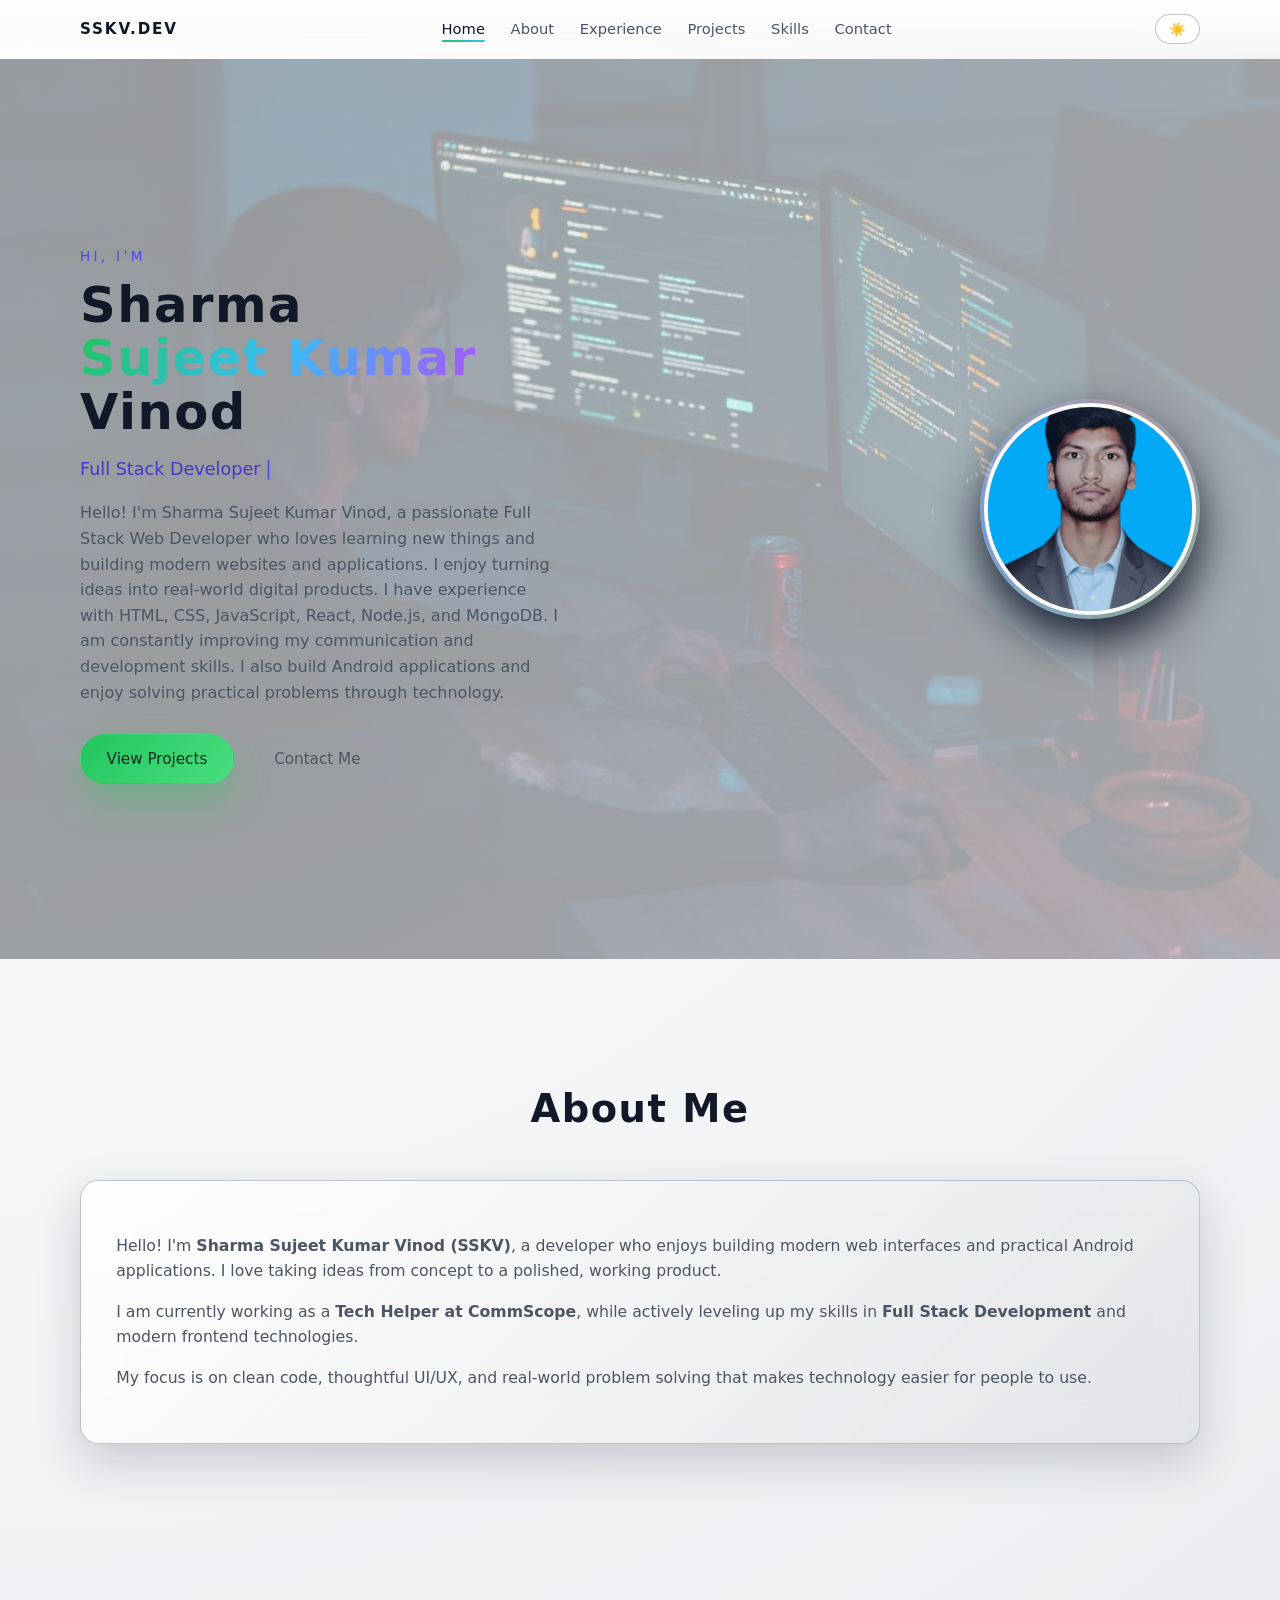
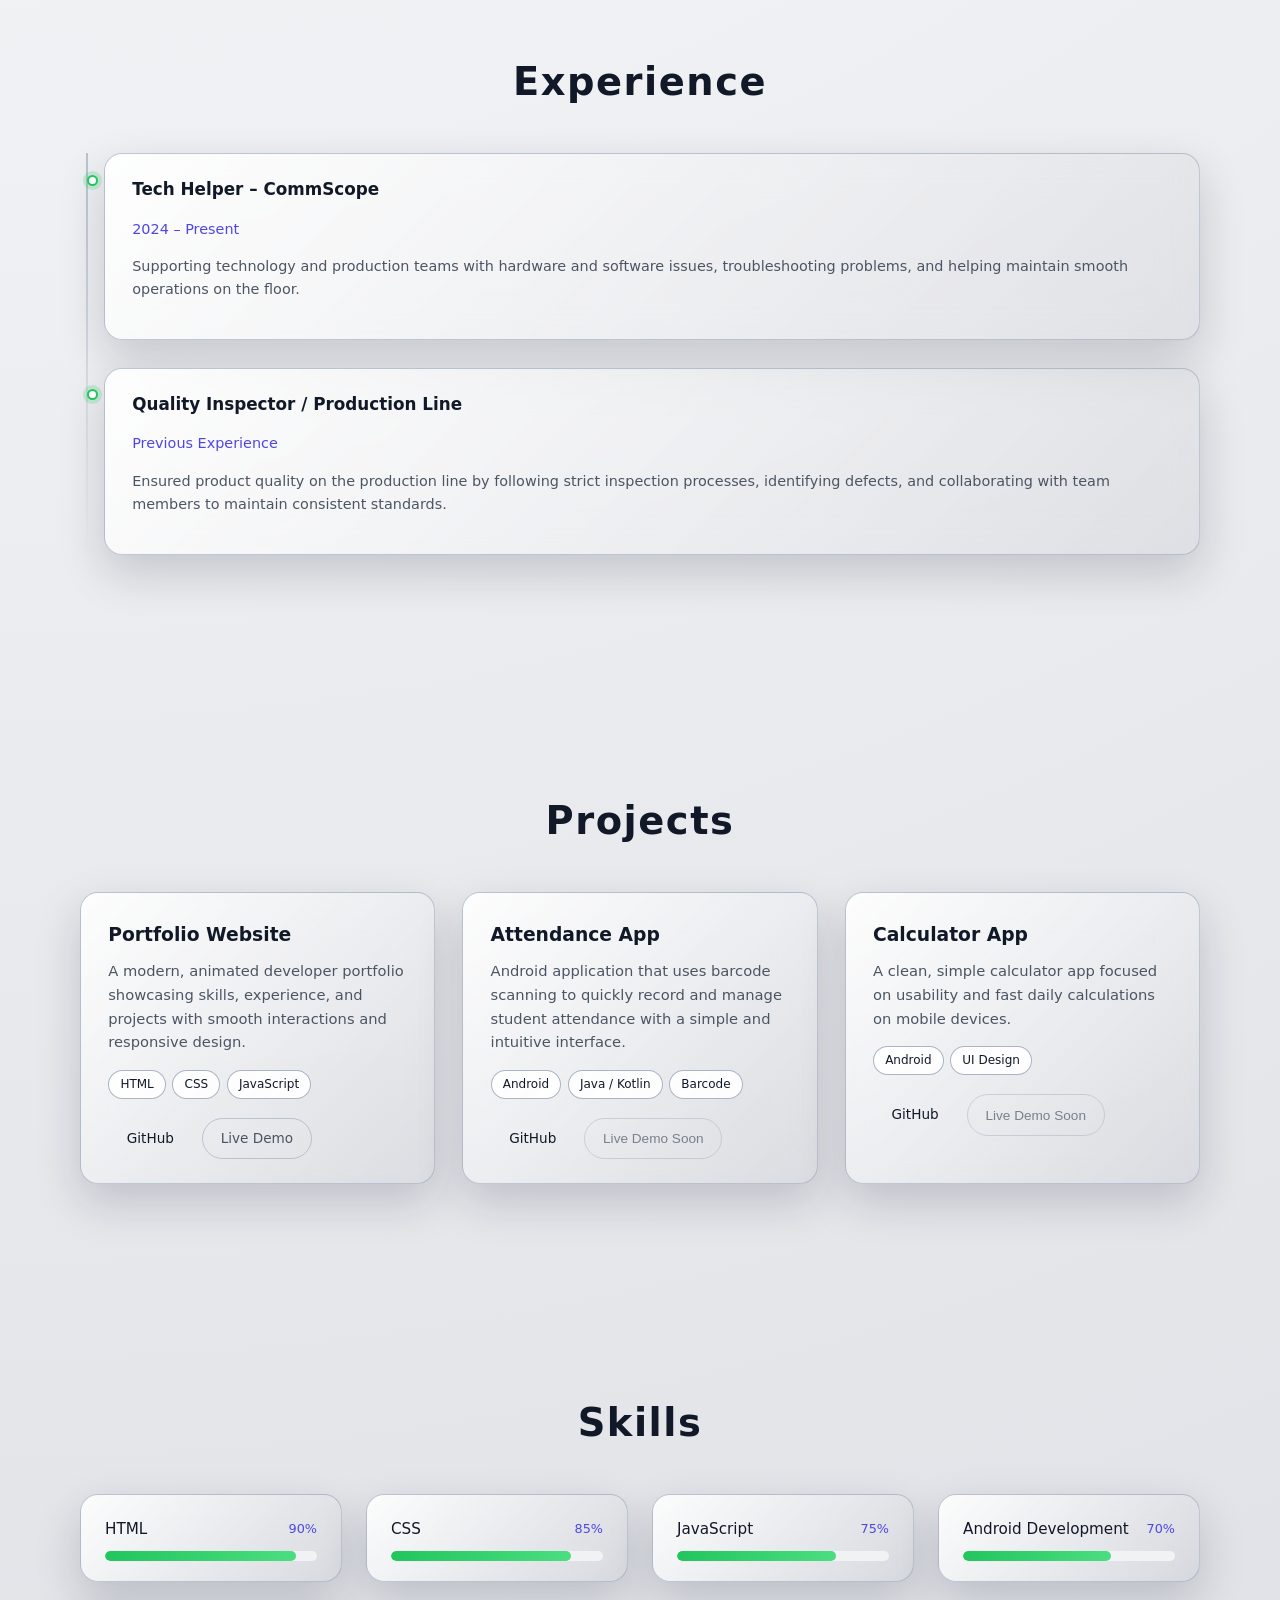
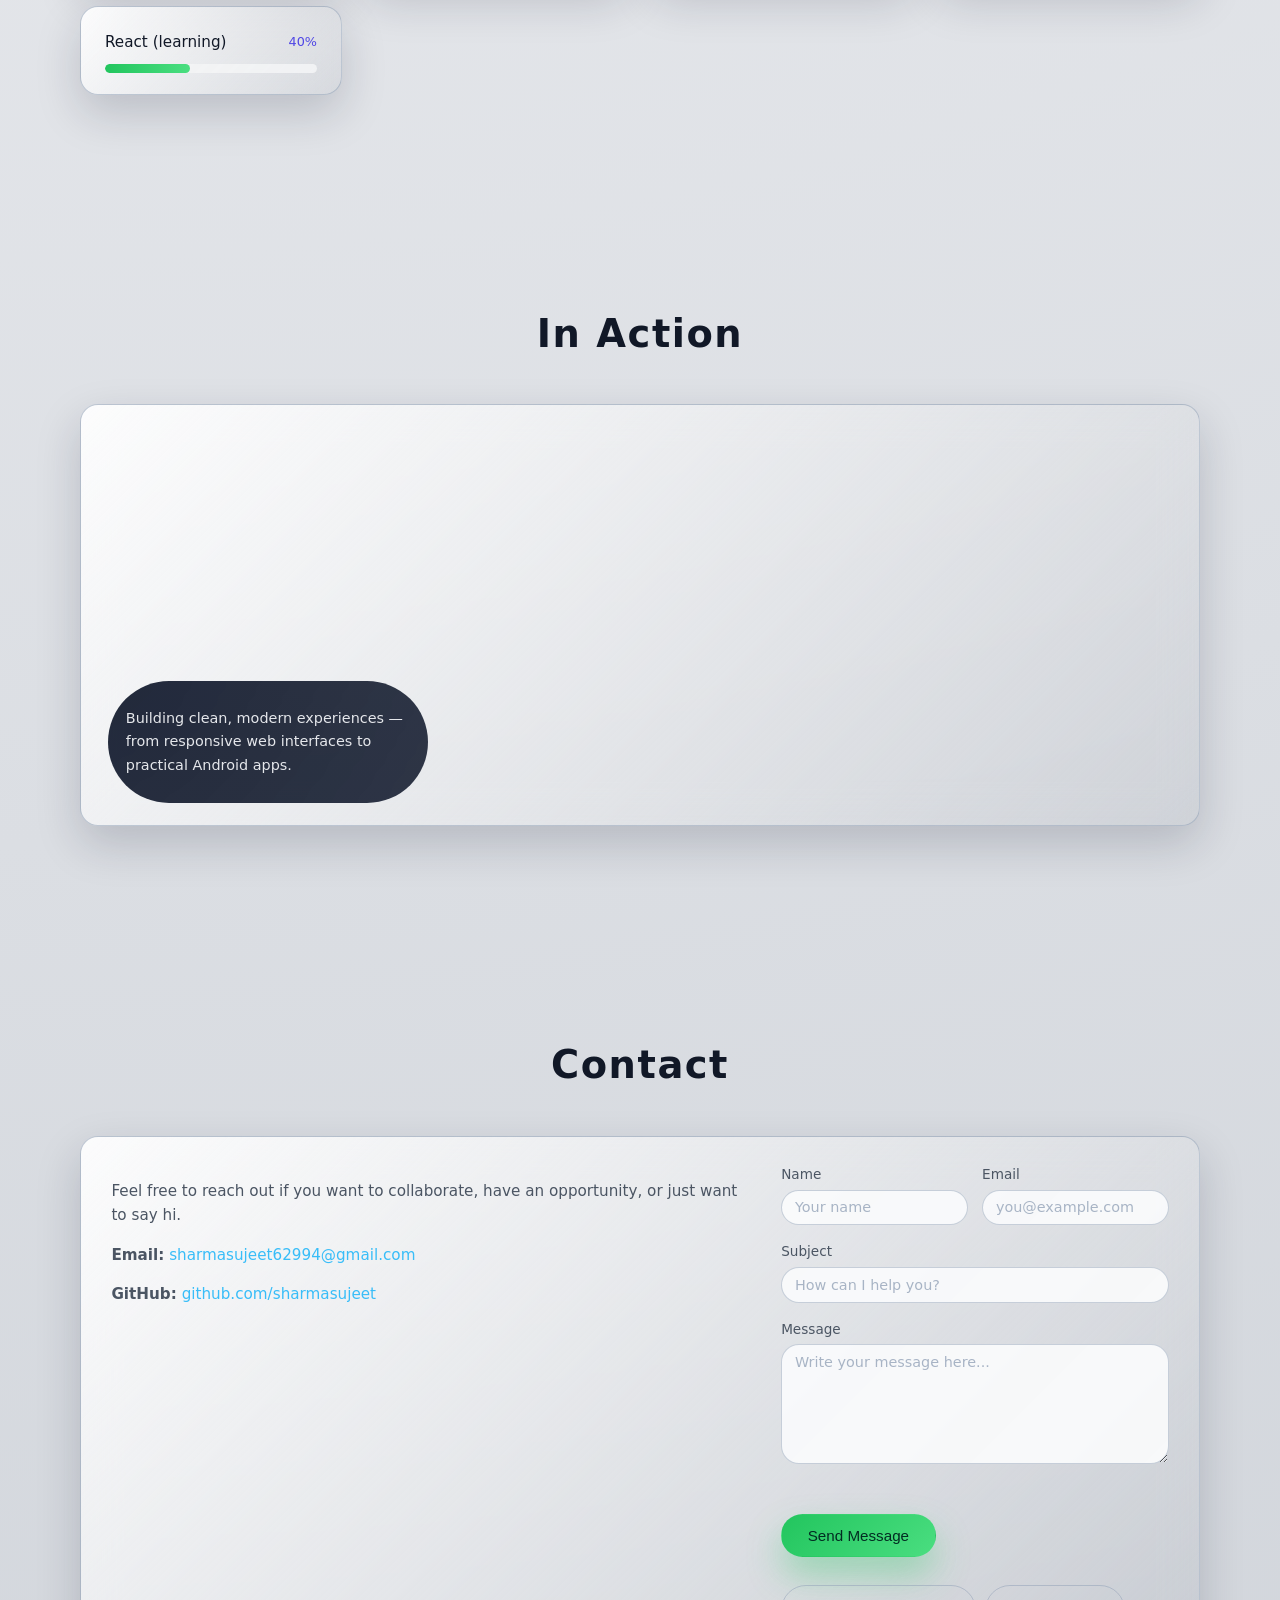
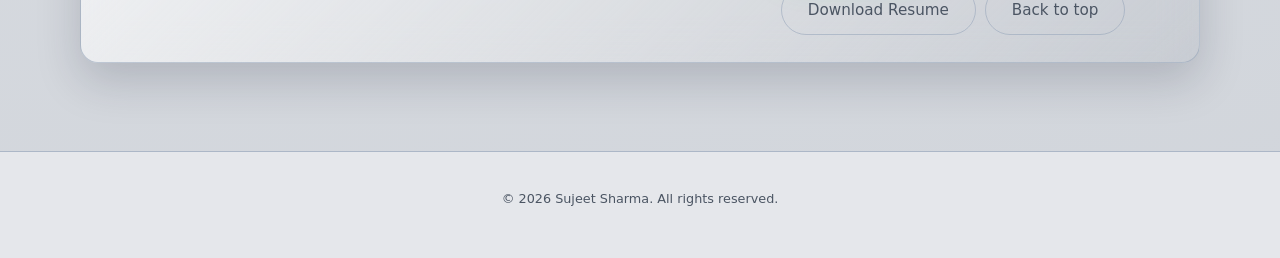
==== commit 4d657703: "Add files via upload" ====
--- a/index.html
+++ b/index.html
@@ -431,12 +431,13 @@
               action="https://formsubmit.co/sharmasujeet62994@gmail.com"
               method="POST"
             >
-              <!-- Keep FormSubmit captcha enabled and use a simple table template in the email -->
+              <!-- Keep FormSubmit captcha enabled and use a simple table template in the email -->
               <input type="hidden" name="_captcha" value="true" />
               <input type="hidden" name="_template" value="table" />
               <input type="hidden" name="_next" value="https://mysterysskv444.github.io/sskv-portfolio-website/" />
+              <input type="hidden" name="_url" value="https://mysterysskv444.github.io/sskv-portfolio-website/#contact" />
               <!-- Subject line that appears in your inbox -->
-              <input type="hidden" name="_subject" value="New message from portfolio contact form" />
+              <input type="hidden" name="_subject" value="New message from portfolio contact form" />
 
               <!-- Honey-pot field to reduce spam (hidden from real users via CSS) -->
               <div class="form-group honeypot-group">
--- a/style.css
+++ b/style.css
@@ -0,0 +1,1188 @@
+/* 
+  Global styles and theme variables
+  ---------------------------------
+  The design uses glassmorphism, smooth animations and
+  a dark / light theme controlled by body classes.
+*/
+
+:root {
+  --font-family: "Poppins", system-ui, -apple-system, BlinkMacSystemFont, "Segoe UI", sans-serif;
+
+  /* Shared timing for a smooth theme transition */
+  --transition-fast: 0.2s ease-out;
+  --transition-normal: 0.35s ease-out;
+
+  /* Default (dark) design tokens */
+  --color-bg: #020617;
+  --color-bg-gradient: radial-gradient(circle at top left, #0f172a, #020617 55%, #000000);
+  --color-navbar-bg: linear-gradient(
+    to bottom,
+    rgba(15, 23, 42, 0.9),
+    rgba(15, 23, 42, 0.7),
+    transparent
+  );
+  /* Hero overlay: MUST stay semi-transparent so background images show through.
+     Dark mode: dark overlay with ~75–85% opacity so hero-bg images remain visible. */
+  --color-overlay: radial-gradient(
+    circle at top left,
+    rgba(15, 23, 42, 0.78),
+    rgba(15, 23, 42, 0.88)
+  );
+
+  --color-surface: rgba(148, 163, 184, 0.12);
+  --color-surface-strong: rgba(15, 23, 42, 0.95);
+  --color-border: rgba(148, 163, 184, 0.4);
+
+  --color-text: #e5e7eb;
+  --color-text-soft: #9ca3af;
+
+  --color-accent: #22c55e;
+  --color-accent-soft: rgba(34, 197, 94, 0.18);
+
+  --timeline-track: linear-gradient(to bottom, rgba(148, 163, 184, 0.5), transparent);
+  --timeline-dot-bg: #0f172a;
+
+  --project-tag-bg: rgba(15, 23, 42, 0.7);
+  --project-tag-border: rgba(148, 163, 184, 0.4);
+
+  --skill-bar-bg: rgba(15, 23, 42, 0.9);
+
+  --footer-bg: radial-gradient(circle at top, rgba(15, 23, 42, 0.9), #020617);
+  --footer-border: rgba(15, 23, 42, 0.8);
+
+  --shadow-soft: 0 18px 45px rgba(15, 23, 42, 0.8);
+  --backdrop-blur: 18px;
+
+  --radius-lg: 18px;
+  --radius-pill: 999px;
+}
+
+/* Light theme overrides using class on <body>.
+   Aliases: both light-mode and light-theme are supported. */
+body.light-mode,
+body.light-theme {
+  --color-bg: #f3f4f6;
+  --color-bg-gradient: radial-gradient(circle at top left, #ffffff, #e5e7eb 55%, #d1d5db);
+  --color-navbar-bg: linear-gradient(
+    to bottom,
+    rgba(255, 255, 255, 0.96),
+    rgba(249, 250, 251, 0.9),
+    transparent
+  );
+  /* Hero overlay: semi-transparent so hero background images stay visible.
+     Light mode: light overlay at ~50–60% opacity so hero-bg shows through. */
+  --color-overlay: radial-gradient(
+    circle at top left,
+    rgba(243, 244, 246, 0.55),
+    rgba(229, 231, 235, 0.65)
+  );
+
+  --color-surface: rgba(255, 255, 255, 0.9);
+  --color-surface-strong: rgba(255, 255, 255, 0.98);
+  --color-border: rgba(148, 163, 184, 0.6);
+
+  --color-text: #111827;
+  --color-text-soft: #4b5563;
+
+  --timeline-track: linear-gradient(to bottom, rgba(148, 163, 184, 0.6), transparent);
+  --timeline-dot-bg: #ffffff;
+
+  --project-tag-bg: rgba(255, 255, 255, 0.9);
+  --project-tag-border: rgba(148, 163, 184, 0.8);
+
+  --skill-bar-bg: rgba(243, 244, 246, 0.9);
+
+  --footer-bg: #e5e7eb;
+  --footer-border: rgba(148, 163, 184, 0.7);
+
+  --shadow-soft: 0 18px 45px rgba(15, 23, 42, 0.18);
+}
+
+/* Reset & base typography */
+*,
+*::before,
+*::after {
+  box-sizing: border-box;
+}
+
+html {
+  scroll-behavior: smooth;
+}
+
+body {
+  margin: 0;
+  font-family: var(--font-family);
+  background: var(--color-bg-gradient);
+  color: var(--color-text);
+  line-height: 1.6;
+  overflow-x: hidden;
+  /* Smooth global transition when switching themes */
+  transition: background-color var(--transition-normal), background-image var(--transition-normal),
+    color var(--transition-normal);
+}
+
+/* Skip link for keyboard users */
+.skip-link {
+  position: absolute;
+  left: 1rem;
+  top: -3rem;
+  z-index: 50;
+  padding: 0.55rem 0.9rem;
+  border-radius: 8px;
+  background: #111827;
+  color: #f9fafb;
+  border: 1px solid rgba(255, 255, 255, 0.3);
+  transition: top var(--transition-fast);
+}
+
+.skip-link:focus {
+  top: 0.8rem;
+}
+
+img {
+  max-width: 100%;
+  display: block;
+}
+
+a {
+  color: inherit;
+  text-decoration: none;
+}
+
+ul {
+  list-style: none;
+  margin: 0;
+  padding: 0;
+}
+
+/* Layout helpers */
+.container {
+  width: min(1120px, 100% - 3rem);
+  margin-inline: auto;
+}
+
+.section {
+  padding: 5.5rem 0;
+  scroll-margin-top: 5.5rem;
+}
+
+.section-title {
+  font-size: clamp(2rem, 3vw, 2.5rem);
+  margin-bottom: 2.5rem;
+  text-align: center;
+  letter-spacing: 0.04em;
+}
+
+/* Glassmorphism utility */
+.glass {
+  background: linear-gradient(135deg, var(--color-surface), rgba(15, 23, 42, 0.05));
+  border-radius: var(--radius-lg);
+  border: 1px solid var(--color-border);
+  box-shadow: var(--shadow-soft);
+  backdrop-filter: blur(var(--backdrop-blur));
+  transition: background-color var(--transition-normal), border-color var(--transition-normal),
+    box-shadow var(--transition-normal), background-image var(--transition-normal);
+}
+
+/* Buttons */
+.btn {
+  display: inline-flex;
+  align-items: center;
+  justify-content: center;
+  gap: 0.45rem;
+  padding: 0.75rem 1.6rem;
+  border-radius: 999px;
+  font-size: 0.95rem;
+  font-weight: 500;
+  border: 1px solid transparent;
+  cursor: pointer;
+  transition: transform var(--transition-fast), box-shadow var(--transition-fast),
+    background-color var(--transition-fast), border-color var(--transition-fast),
+    color var(--transition-fast);
+}
+
+.primary-btn {
+  background: linear-gradient(135deg, #22c55e, #4ade80);
+  color: #022c22;
+  box-shadow: 0 18px 35px rgba(34, 197, 94, 0.35);
+}
+
+.primary-btn:hover {
+  transform: translateY(-1px) scale(1.01);
+  box-shadow: 0 22px 50px rgba(34, 197, 94, 0.4);
+}
+
+.ghost-btn {
+  background: transparent;
+  border-color: rgba(148, 163, 184, 0.55);
+  color: var(--color-text-soft);
+}
+
+.ghost-btn:hover {
+  background: var(--color-accent-soft);
+  color: var(--color-text);
+  border-color: var(--color-accent);
+  transform: translateY(-1px);
+}
+
+.small-btn {
+  padding: 0.55rem 1.1rem;
+  font-size: 0.85rem;
+}
+
+.disabled-btn {
+  opacity: 0.7;
+  cursor: not-allowed;
+  pointer-events: none;
+}
+
+.btn:disabled {
+  opacity: 0.7;
+  cursor: not-allowed;
+}
+
+.icon-button {
+  border-radius: 999px;
+  border: 1px solid rgba(148, 163, 184, 0.4);
+  background: rgba(15, 23, 42, 0.4);
+  color: var(--color-text-soft);
+  padding: 0.4rem 0.8rem;
+  cursor: pointer;
+  display: inline-flex;
+  align-items: center;
+  justify-content: center;
+  transition: background-color var(--transition-fast), border-color var(--transition-fast),
+    transform var(--transition-fast), color var(--transition-fast);
+}
+
+.icon-button:hover {
+  background: rgba(15, 23, 42, 0.75);
+  border-color: var(--color-accent);
+  transform: translateY(-1px);
+}
+
+body.light-mode .icon-button,
+body.light-theme .icon-button,
+body.light-mode .hamburger,
+body.light-theme .hamburger {
+  background: rgba(255, 255, 255, 0.9);
+  border-color: rgba(148, 163, 184, 0.65);
+}
+
+body.light-mode .icon-button:hover,
+body.light-theme .icon-button:hover,
+body.light-mode .hamburger:hover,
+body.light-theme .hamburger:hover {
+  background: rgba(255, 255, 255, 0.98);
+}
+
+/* Small bounce/spin effect class used when toggling theme */
+.icon-button.theme-toggle-anim {
+  animation: themeTogglePop 0.35s ease-out;
+}
+
+@keyframes themeTogglePop {
+  0% {
+    transform: scale(1) rotate(0deg);
+  }
+  40% {
+    transform: scale(1.1) rotate(10deg);
+  }
+  100% {
+    transform: scale(1) rotate(0deg);
+  }
+}
+
+/* Header / Navbar */
+.header {
+  position: sticky;
+  top: 0;
+  z-index: 20;
+  backdrop-filter: blur(24px);
+  background: var(--color-navbar-bg);
+  transition: background-color var(--transition-normal), background-image var(--transition-normal);
+}
+
+.navbar {
+  display: flex;
+  align-items: center;
+  justify-content: space-between;
+  padding: 0.9rem 0;
+}
+
+.logo {
+  font-weight: 700;
+  letter-spacing: 0.12em;
+  text-transform: uppercase;
+  font-size: 0.95rem;
+}
+
+.nav-links {
+  display: flex;
+  align-items: center;
+  gap: 1.6rem;
+  font-size: 0.92rem;
+}
+
+.nav-links a {
+  position: relative;
+  padding-block: 0.2rem;
+  color: var(--color-text-soft);
+  transition: color var(--transition-fast);
+}
+
+.nav-links a::after {
+  content: "";
+  position: absolute;
+  left: 0;
+  bottom: -0.1rem;
+  width: 0;
+  height: 2px;
+  border-radius: 999px;
+  background: linear-gradient(90deg, #22c55e, #38bdf8);
+  transition: width var(--transition-fast);
+}
+
+.nav-links a:hover {
+  color: var(--color-text);
+}
+
+.nav-links a.active {
+  color: var(--color-text);
+}
+
+.nav-links a.active::after {
+  width: 100%;
+}
+
+.nav-links a:hover::after {
+  width: 100%;
+}
+
+.nav-actions {
+  display: flex;
+  align-items: center;
+  gap: 0.75rem;
+}
+
+/* Hamburger menu for mobile */
+.hamburger {
+  width: 2.3rem;
+  height: 2.3rem;
+  border-radius: 999px;
+  border: 1px solid rgba(148, 163, 184, 0.5);
+  background: rgba(15, 23, 42, 0.6);
+  display: none;
+  flex-direction: column;
+  align-items: center;
+  justify-content: center;
+  gap: 0.18rem;
+  cursor: pointer;
+  transition: background-color var(--transition-fast), border-color var(--transition-fast),
+    transform var(--transition-fast);
+}
+
+.hamburger span {
+  display: block;
+  width: 1.1rem;
+  height: 2px;
+  border-radius: 999px;
+  background: var(--color-text);
+  transform-origin: center;
+  transition: transform var(--transition-fast), opacity var(--transition-fast),
+    background-color var(--transition-fast);
+}
+
+.hamburger span + span {
+  margin-top: 0;
+}
+
+.hamburger:hover {
+  border-color: var(--color-accent);
+  transform: translateY(-1px);
+}
+
+.hamburger.open span:nth-child(1) {
+  transform: translateY(4px) rotate(45deg);
+}
+
+.hamburger.open span:nth-child(2) {
+  opacity: 0;
+  transform: scaleX(0.6);
+}
+
+.hamburger.open span:nth-child(3) {
+  transform: translateY(-4px) rotate(-45deg);
+}
+
+/* HERO SECTION */
+.hero {
+  position: relative;
+  min-height: 100vh;
+  display: flex;
+  align-items: stretch;
+  justify-content: center;
+  color: var(--color-text);
+  overflow: hidden;
+}
+
+/* Hero background layer: images set by JS (background slider). Never override with theme. */
+.hero-bg {
+  position: absolute;
+  inset: 0;
+  z-index: 0;
+  background-size: cover;
+  background-position: center;
+  background-repeat: no-repeat;
+  transform: scale(1.03);
+  filter: saturate(1.2) contrast(1.05);
+  transition: opacity 1.2s ease-out, background-image 0.8s ease-out, transform 12s ease-out;
+  opacity: 0.5;
+}
+
+.hero-bg.fade-in {
+  opacity: 0.85;
+}
+
+/* Overlay sits above hero-bg. Uses --color-overlay (semi-transparent in both themes)
+   so background images stay visible when toggling dark/light mode. */
+.hero .overlay {
+  position: relative;
+  z-index: 1;
+  width: 100%;
+  background: var(--color-overlay);
+  display: flex;
+  align-items: center;
+  transition: background-image var(--transition-normal), background-color var(--transition-normal);
+}
+
+.hero-content {
+  display: grid;
+  grid-template-columns: minmax(0, 1.4fr) minmax(0, 1fr);
+  align-items: center;
+  gap: 3rem;
+  padding-block: 5.5rem;
+}
+
+.hero-text {
+  max-width: 34rem;
+}
+
+.hero-eyebrow {
+  font-size: 0.85rem;
+  letter-spacing: 0.24em;
+  text-transform: uppercase;
+  color: #a5b4fc;
+  margin-bottom: 0.65rem;
+}
+
+.hero-title {
+  font-size: clamp(2.4rem, 4vw, 3.1rem);
+  letter-spacing: 0.03em;
+  line-height: 1.08;
+  margin: 0 0 0.5rem;
+}
+
+.hero-title-last {
+  display: inline-block;
+  background: linear-gradient(120deg, #22c55e, #38bdf8, #a855f7);
+  -webkit-background-clip: text;
+  background-clip: text;
+  color: transparent;
+}
+
+.hero-subtitle {
+  font-size: 1.1rem;
+  font-weight: 400;
+  color: #c4b5fd;
+  min-height: 1.5em;
+  display: flex;
+  flex-wrap: wrap;
+  align-items: center;
+  gap: 0.1rem 0.3rem;
+}
+
+.cursor {
+  font-size: 1.2rem;
+  color: #a5b4fc;
+  animation: blink 1s step-start infinite;
+}
+
+@keyframes blink {
+  50% {
+    opacity: 0;
+  }
+}
+
+.hero-description {
+  margin-top: 1rem;
+  color: var(--color-text-soft);
+  max-width: 30rem;
+  text-wrap: pretty;
+}
+
+.hero-actions {
+  margin-top: 1.8rem;
+  display: flex;
+  flex-wrap: wrap;
+  gap: 0.85rem;
+}
+
+.hero-profile {
+  justify-self: flex-end;
+}
+
+.profile-glass {
+  width: 220px;
+  height: 220px;
+  border-radius: 50%;
+  padding: 4px;
+  background: conic-gradient(
+    from 140deg,
+    rgba(34, 197, 94, 0.15),
+    rgba(59, 130, 246, 0.4),
+    rgba(236, 72, 153, 0.12),
+    rgba(34, 197, 94, 0.15)
+  );
+  display: flex;
+  align-items: center;
+  justify-content: center;
+  box-shadow: 0 22px 45px rgba(15, 23, 42, 0.9);
+}
+
+.profile-img {
+  width: 100%;
+  height: 100%;
+  object-fit: cover;
+  border-radius: 50%;
+  border: 4px solid rgba(15, 23, 42, 0.8);
+}
+
+body.light-mode .profile-img,
+body.light-theme .profile-img {
+  border-color: rgba(255, 255, 255, 0.95);
+}
+
+body.light-mode .hero-eyebrow,
+body.light-theme .hero-eyebrow,
+body.light-mode .timeline-period,
+body.light-theme .timeline-period,
+body.light-mode .skill-percent,
+body.light-theme .skill-percent,
+body.light-mode .cursor,
+body.light-theme .cursor {
+  color: #4f46e5;
+}
+
+body.light-mode .hero-subtitle,
+body.light-theme .hero-subtitle {
+  color: #4338ca;
+}
+
+/* ABOUT SECTION */
+.about-card {
+  padding: 2.3rem 2.2rem;
+  text-align: left;
+  color: var(--color-text-soft);
+  font-size: 0.98rem;
+}
+
+.about-card p + p {
+  margin-top: 0.85rem;
+}
+
+/* EXPERIENCE TIMELINE */
+.timeline {
+  position: relative;
+  margin-top: 2rem;
+  padding-left: 1.5rem;
+}
+
+.timeline::before {
+  content: "";
+  position: absolute;
+  left: 0.4rem;
+  top: 0;
+  bottom: 0;
+  width: 2px;
+  background: var(--timeline-track);
+}
+
+.timeline-item {
+  position: relative;
+  margin-bottom: 1.7rem;
+  padding: 1.4rem 1.7rem 1.5rem;
+}
+
+.timeline-dot {
+  position: absolute;
+  left: -1.1rem;
+  top: 1.3rem;
+  width: 11px;
+  height: 11px;
+  border-radius: 50%;
+  border: 2px solid #22c55e;
+  background: var(--timeline-dot-bg);
+  box-shadow: 0 0 0 4px rgba(34, 197, 94, 0.2);
+}
+
+.timeline-content h3 {
+  margin: 0 0 0.2rem;
+  font-size: 1.05rem;
+}
+
+.timeline-period {
+  font-size: 0.85rem;
+  color: #a5b4fc;
+  margin-bottom: 0.5rem;
+}
+
+.timeline-content p {
+  font-size: 0.9rem;
+  color: var(--color-text-soft);
+}
+
+/* PROJECTS */
+.projects-grid {
+  display: grid;
+  grid-template-columns: repeat(auto-fit, minmax(260px, 1fr));
+  gap: 1.7rem;
+  margin-top: 2rem;
+}
+
+.project-card {
+  padding: 1.7rem 1.7rem 1.5rem;
+  position: relative;
+  overflow: hidden;
+  transform-origin: center bottom;
+  transition: transform var(--transition-normal), box-shadow var(--transition-normal),
+    border-color var(--transition-normal), background-color var(--transition-normal);
+}
+
+.project-card::before {
+  content: "";
+  position: absolute;
+  inset: 0;
+  background: radial-gradient(circle at top left, rgba(34, 197, 94, 0.12), transparent 55%);
+  opacity: 0;
+  transition: opacity var(--transition-normal);
+}
+
+.project-card h3 {
+  margin-top: 0;
+  margin-bottom: 0.6rem;
+}
+
+.project-card p {
+  margin: 0 0 1rem;
+  font-size: 0.92rem;
+  color: var(--color-text-soft);
+}
+
+.project-tags {
+  display: flex;
+  flex-wrap: wrap;
+  gap: 0.4rem;
+  margin-bottom: 1.2rem;
+}
+
+.project-tags span {
+  font-size: 0.75rem;
+  padding: 0.25rem 0.7rem;
+  border-radius: 999px;
+  background: var(--project-tag-bg);
+  border: 1px solid var(--project-tag-border);
+  transition: background-color var(--transition-normal), border-color var(--transition-normal);
+}
+
+.project-actions {
+  display: flex;
+  flex-wrap: wrap;
+  gap: 0.6rem;
+}
+
+.project-card:hover {
+  transform: translateY(-8px);
+  border-color: rgba(34, 197, 94, 0.9);
+  box-shadow: 0 26px 55px rgba(15, 23, 42, 0.85);
+}
+
+.project-card:hover::before {
+  opacity: 1;
+}
+
+/* SKILLS */
+.skills-grid {
+  display: grid;
+  grid-template-columns: repeat(auto-fit, minmax(230px, 1fr));
+  gap: 1.5rem;
+  margin-top: 2rem;
+}
+
+.skill-card {
+  padding: 1.4rem 1.5rem 1.3rem;
+}
+
+.skill-header {
+  display: flex;
+  justify-content: space-between;
+  align-items: center;
+  margin-bottom: 0.6rem;
+  font-size: 0.95rem;
+}
+
+.skill-percent {
+  font-size: 0.8rem;
+  color: #a5b4fc;
+}
+
+.bar {
+  width: 100%;
+  height: 0.6rem;
+  border-radius: 999px;
+  background: var(--skill-bar-bg);
+  overflow: hidden;
+  position: relative;
+  transition: background-color var(--transition-normal);
+}
+
+.progress {
+  position: absolute;
+  inset: 0;
+  width: 0;
+  border-radius: inherit;
+  background: linear-gradient(90deg, #22c55e, #4ade80);
+  transition: width 1.2s cubic-bezier(0.22, 0.8, 0.35, 1);
+}
+
+/* VIDEO SECTION */
+.video-section {
+  padding-bottom: 5.5rem;
+}
+
+.video-wrapper {
+  position: relative;
+  overflow: hidden;
+  border-radius: var(--radius-lg);
+  padding: 0;
+}
+
+.portfolio-video,
+.portfolio-iframe {
+  width: 100%;
+  display: block;
+  border: 0;
+  aspect-ratio: 16 / 9;
+  min-height: 260px;
+  max-height: 420px;
+}
+
+.portfolio-iframe {
+  pointer-events: none;
+}
+
+.video-overlay-text {
+  position: absolute;
+  inset: auto 1.7rem 1.4rem 1.7rem;
+  padding: 0.75rem 1.1rem;
+  border-radius: var(--radius-pill);
+  background: radial-gradient(
+    circle at top left,
+    rgba(15, 23, 42, 0.92),
+    rgba(15, 23, 42, 0.86)
+  );
+  font-size: 0.9rem;
+  color: #e5e7eb;
+  max-width: 20rem;
+}
+
+/* CONTACT SECTION */
+.contact-grid {
+  padding: 1.7rem 1.9rem;
+  display: grid;
+  grid-template-columns: minmax(0, 2fr) minmax(0, 1.2fr);
+  gap: 1.5rem;
+  align-items: start;
+}
+
+.contact-details {
+  min-width: 0;
+  align-self: start;
+}
+
+.contact-details p {
+  font-size: 0.95rem;
+  color: var(--color-text-soft);
+}
+
+.contact-details a {
+  color: #38bdf8;
+  overflow-wrap: anywhere;
+}
+
+.contact-details a:hover {
+  text-decoration: underline;
+}
+
+.contact-actions {
+  width: 100%;
+  min-width: 0;
+  display: flex;
+  flex-direction: column;
+  gap: 0.75rem;
+  align-items: flex-start;
+}
+
+/* Contact form layout and fields */
+.contact-form {
+  width: 100%;
+  display: flex;
+  flex-direction: column;
+  gap: 1rem;
+  margin-bottom: 1rem;
+}
+
+.form-row {
+  display: flex;
+  gap: 0.9rem;
+  width: 100%;
+  min-width: 0;
+}
+
+.form-group {
+  flex: 1;
+  min-width: 0;
+  display: flex;
+  flex-direction: column;
+  gap: 0.25rem;
+}
+
+.form-group label {
+  font-size: 0.85rem;
+  color: var(--color-text-soft);
+}
+
+.contact-form input,
+.contact-form textarea {
+  width: 100%;
+  padding: 0.55rem 0.8rem;
+  border-radius: 999px;
+  border: 1px solid rgba(148, 163, 184, 0.5);
+  background: rgba(15, 23, 42, 0.6);
+  color: var(--color-text);
+  font-family: inherit;
+  font-size: 0.9rem;
+  outline: none;
+  transition: border-color var(--transition-fast), box-shadow var(--transition-fast),
+    background-color var(--transition-fast), transform var(--transition-fast);
+}
+
+body.light-mode .contact-form input,
+body.light-mode .contact-form textarea,
+body.light-theme .contact-form input,
+body.light-theme .contact-form textarea {
+  background: rgba(249, 250, 251, 0.96);
+}
+
+.contact-form textarea {
+  border-radius: 18px;
+  resize: vertical;
+  min-height: 120px;
+}
+
+.contact-form input::placeholder,
+.contact-form textarea::placeholder {
+  color: rgba(148, 163, 184, 0.8);
+}
+
+.contact-form input:focus,
+.contact-form textarea:focus {
+  border-color: var(--color-accent);
+  box-shadow: 0 0 0 1px rgba(34, 197, 94, 0.6);
+  transform: translateY(-1px);
+}
+
+/* Honeypot group is visually hidden but still present in the DOM for bots */
+.honeypot-group {
+  position: absolute;
+  left: -9999px;
+  opacity: 0;
+  pointer-events: none;
+}
+
+.contact-submit-btn {
+  align-self: flex-start;
+}
+
+.contact-submit-btn:hover {
+  transform: translateY(-1px) scale(1.01);
+}
+
+.contact-quick-links {
+  display: flex;
+  flex-wrap: wrap;
+  gap: 0.6rem;
+}
+
+/* Status message below the form */
+.form-status {
+  min-height: 1.1rem;
+  font-size: 0.85rem;
+  color: var(--color-text-soft);
+}
+
+.form-status.success {
+  color: #22c55e;
+}
+
+.form-status.error {
+  color: #f97373;
+}
+
+.form-status.sending {
+  color: #38bdf8;
+}
+
+/* FOOTER */
+.footer {
+  padding: 1.5rem 0 2.2rem;
+  border-top: 1px solid var(--footer-border);
+  background: var(--footer-bg);
+  transition: background-color var(--transition-normal), background-image var(--transition-normal),
+    border-color var(--transition-normal);
+}
+
+.footer-inner {
+  text-align: center;
+  font-size: 0.8rem;
+  color: var(--color-text-soft);
+}
+
+/* Scroll reveal animations */
+.js-enabled .reveal {
+  opacity: 0;
+  transform: translateY(24px);
+  transition: opacity 0.7s ease-out, transform 0.7s ease-out;
+}
+
+.js-enabled .reveal.visible {
+  opacity: 1;
+  transform: translateY(0);
+}
+
+/* Keyboard focus visibility for interactive elements */
+a:focus-visible,
+button:focus-visible,
+input:focus-visible,
+textarea:focus-visible {
+  outline: 2px solid #22c55e;
+  outline-offset: 2px;
+}
+
+/* Responsive styles */
+@media (max-width: 900px) {
+  .hero-content {
+    grid-template-columns: minmax(0, 1fr);
+    text-align: center;
+  }
+
+  .hero-text {
+    justify-self: center;
+  }
+
+  .hero-actions {
+    justify-content: center;
+  }
+
+  .hero-profile {
+    justify-self: center;
+  }
+
+  .profile-glass {
+    margin-top: 2rem;
+  }
+
+  .contact-actions {
+    align-items: stretch;
+  }
+
+  .contact-submit-btn,
+  .contact-quick-links {
+    align-self: center;
+  }
+
+  .timeline {
+    padding-left: 1.1rem;
+  }
+
+  .timeline-dot {
+    left: -0.7rem;
+  }
+
+  .contact-grid {
+    grid-template-columns: minmax(0, 1fr);
+  }
+
+  .video-overlay-text {
+    inset: auto 1rem 1rem 1rem;
+    max-width: 100%;
+    text-align: center;
+  }
+}
+
+@media (max-width: 768px) {
+  .container {
+    width: min(1120px, 100% - 2rem);
+  }
+
+  .nav-links {
+    position: absolute;
+    inset: 3.5rem 1.5rem auto;
+    border-radius: var(--radius-lg);
+    background: rgba(15, 23, 42, 0.96);
+    border: 1px solid rgba(148, 163, 184, 0.5);
+    padding: 1rem 1.2rem;
+    display: flex;
+    flex-direction: column;
+    gap: 0.4rem;
+    transform-origin: top;
+    transform: scaleY(0.8);
+    opacity: 0;
+    pointer-events: none;
+    transition: opacity var(--transition-normal), transform var(--transition-normal);
+  }
+
+  body.light-theme .nav-links,
+  body.light-mode .nav-links {
+    background: rgba(255, 255, 255, 0.98);
+  }
+
+  .nav-links.open {
+    opacity: 1;
+    transform: scaleY(1);
+    pointer-events: auto;
+  }
+
+  .hamburger {
+    display: inline-flex;
+  }
+}
+
+@media (max-width: 600px) {
+  .section {
+    padding: 4.2rem 0;
+  }
+
+  .section-title {
+    margin-bottom: 2rem;
+  }
+
+  .about-card {
+    padding: 1.6rem 1.4rem;
+  }
+
+  .project-card {
+    padding-inline: 1.35rem;
+  }
+
+  .project-actions {
+    flex-direction: column;
+  }
+
+  .project-actions .btn,
+  .contact-quick-links .btn,
+  .contact-submit-btn {
+    width: 100%;
+  }
+
+  .contact-grid {
+    padding-inline: 1.4rem;
+  }
+
+  .form-row {
+    flex-direction: column;
+  }
+
+  .profile-glass {
+    width: 190px;
+    height: 190px;
+  }
+
+  .hero-title {
+    font-size: clamp(2.1rem, 10vw, 2.7rem);
+  }
+
+  .hero-subtitle {
+    justify-content: center;
+  }
+
+  .contact-quick-links {
+    width: 100%;
+  }
+
+  .video-overlay-text {
+    position: static;
+    margin: 1rem;
+    max-width: none;
+    border-radius: 16px;
+  }
+
+  .portfolio-iframe {
+    min-height: 220px;
+  }
+}
+
+@media (max-width: 420px) {
+  .hero-content {
+    padding-block: 4.8rem;
+  }
+
+  .hero-eyebrow {
+    letter-spacing: 0.16em;
+  }
+
+  .hero-actions {
+    flex-direction: column;
+  }
+
+  .hero-actions .btn {
+    width: 100%;
+  }
+
+  .profile-glass {
+    width: 168px;
+    height: 168px;
+  }
+
+  .contact-grid {
+    padding: 1.35rem 1rem;
+  }
+
+  .portfolio-iframe {
+    min-height: 190px;
+  }
+}
+
+@media (prefers-reduced-motion: reduce) {
+  html {
+    scroll-behavior: auto;
+  }
+
+  *,
+  *::before,
+  *::after {
+    animation-duration: 0.01ms !important;
+    animation-iteration-count: 1 !important;
+    transition-duration: 0.01ms !important;
+  }
+
+  .hero-bg {
+    transform: none;
+  }
+
+  .cursor {
+    animation: none;
+  }
+}
+
+
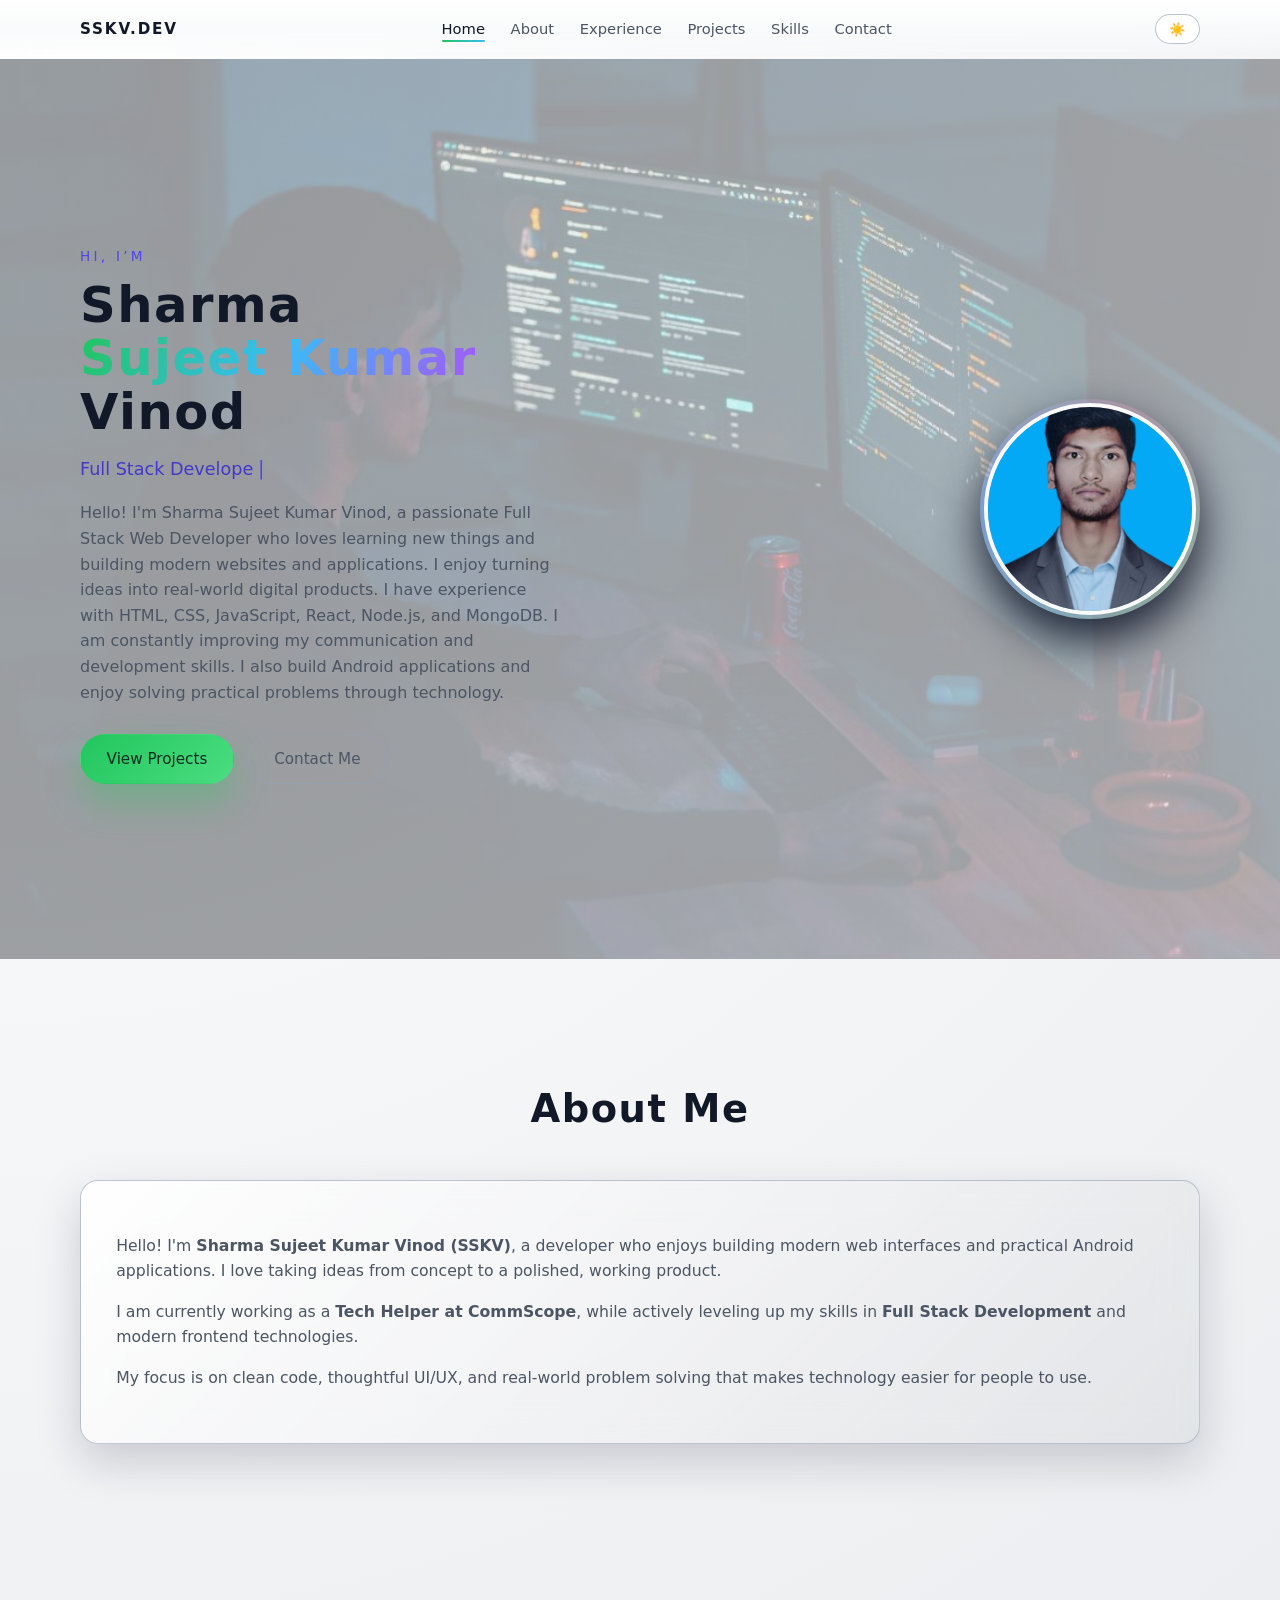
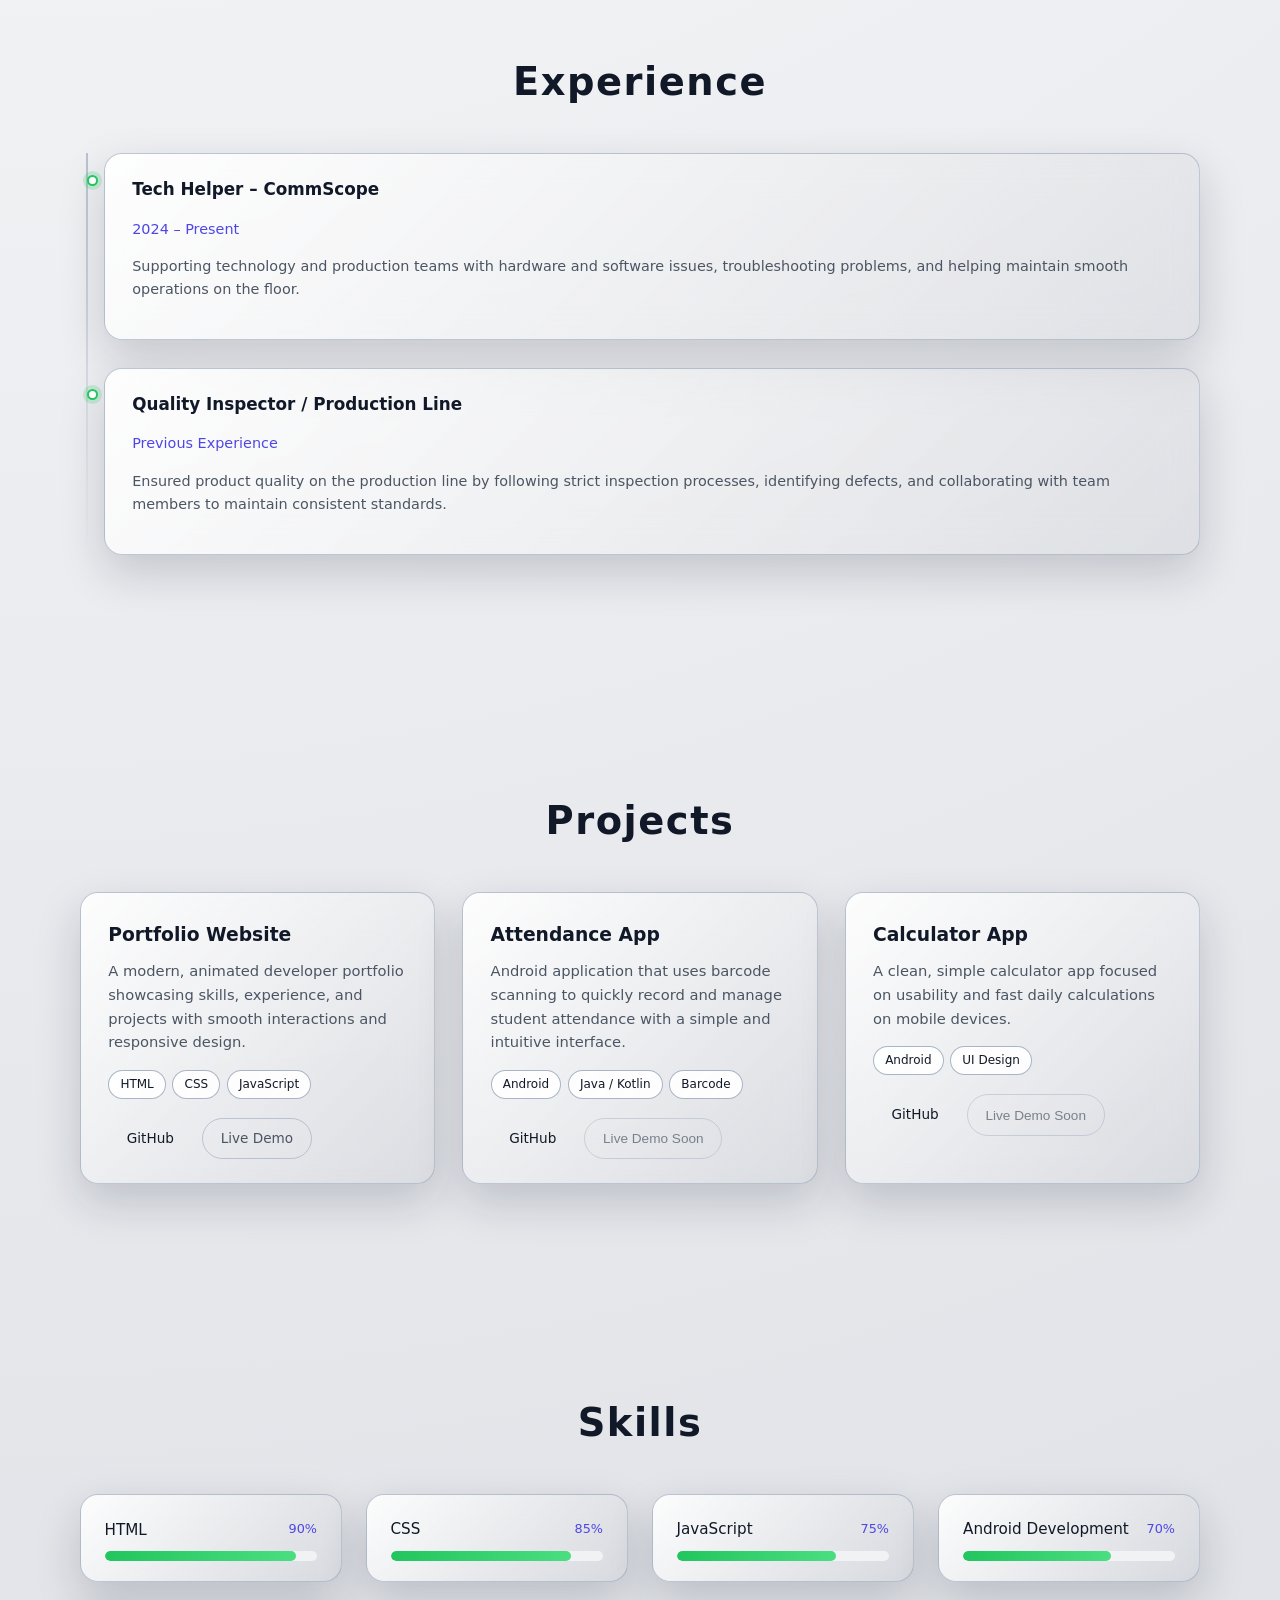
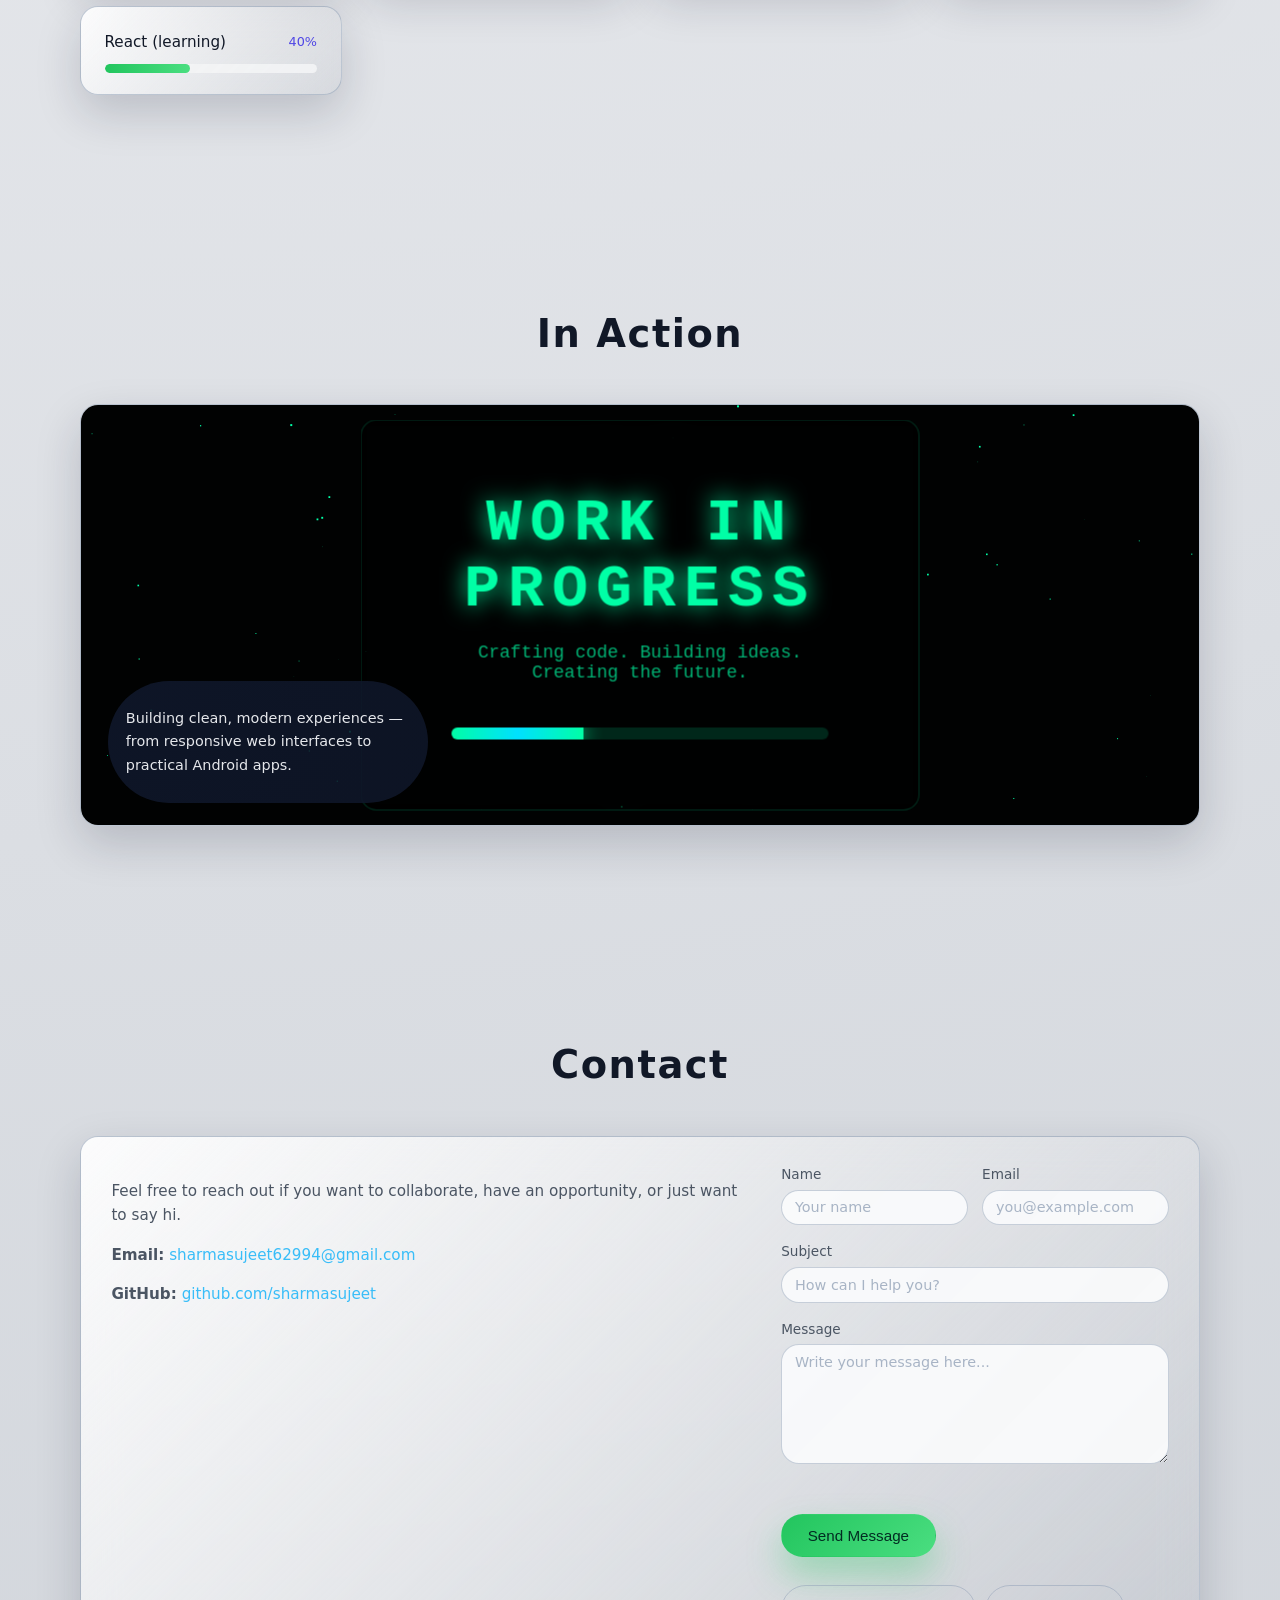
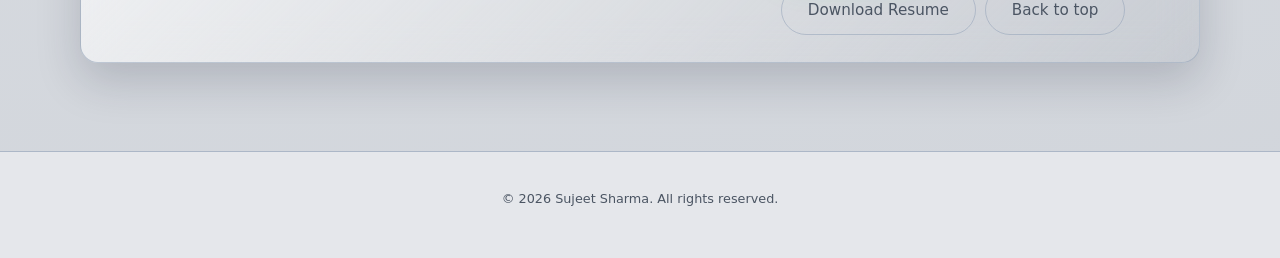
==== commit ced3854c: "Update index.html" ====
--- a/index.html
+++ b/index.html
@@ -2,40 +2,40 @@
 <html lang="en">
   <head>
     <meta charset="UTF-8" />
-    <meta name="viewport" content="width=device-width, initial-scale=1.0" />
-    <meta name="color-scheme" content="dark light" />
-    <meta name="theme-color" content="#020617" />
+    <meta name="viewport" content="width=device-width, initial-scale=1.0" />
+    <meta name="color-scheme" content="dark light" />
+    <meta name="theme-color" content="#020617" />
     <meta name="description" content="Portfolio of Sharma Sujeet Kumar Vinod (SSKV), a full stack and Android developer building modern, responsive, and practical digital products." />
     <meta name="keywords" content="Sharma Sujeet Kumar Vinod, Sharma Sujeet, Sujeet Sharma, Sujeet Kumar, SSKV, full stack developer, Android developer, web developer portfolio" />
     <meta name="author" content="Sharma Sujeet Kumar Vinod" />
     <meta name="robots" content="index, follow" />
-    <meta property="og:type" content="website" />
-    <meta property="og:url" content="https://mysterysskv444.github.io/sskv-portfolio-website/" />
-    <meta property="og:site_name" content="SSKV Developer Portfolio" />
-    <meta property="og:title" content="Sharma Sujeet Kumar Vinod (SSKV) | Developer Portfolio" />
+    <meta property="og:type" content="website" />
+    <meta property="og:url" content="https://mysterysskv444.github.io/sskv-portfolio-website/" />
+    <meta property="og:site_name" content="SSKV Developer Portfolio" />
+    <meta property="og:title" content="Sharma Sujeet Kumar Vinod (SSKV) | Developer Portfolio" />
     <meta
       property="og:description"
       content="Explore projects, skills, and experience of Sharma Sujeet Kumar Vinod."
-    />
-    <meta property="og:image" content="https://mysterysskv444.github.io/sskv-portfolio-website/images/profile.jpg" />
-    <meta property="og:image:alt" content="Portrait of Sharma Sujeet Kumar Vinod" />
-    <meta name="twitter:card" content="summary_large_image" />
-    <meta name="twitter:title" content="Sharma Sujeet Kumar Vinod (SSKV) | Developer Portfolio" />
+    />
+    <meta property="og:image" content="https://mysterysskv444.github.io/sskv-portfolio-website/images/profile.jpg" />
+    <meta property="og:image:alt" content="Portrait of Sharma Sujeet Kumar Vinod" />
+    <meta name="twitter:card" content="summary_large_image" />
+    <meta name="twitter:title" content="Sharma Sujeet Kumar Vinod (SSKV) | Developer Portfolio" />
     <meta
-      name="twitter:description"
-      content="Portfolio of Sharma Sujeet Kumar Vinod - full stack and Android developer."
-    />
-    <meta name="twitter:image" content="https://mysterysskv444.github.io/sskv-portfolio-website/images/profile.jpg" />
-    <meta name="twitter:image:alt" content="Portrait of Sharma Sujeet Kumar Vinod" />
-    <link rel="canonical" href="https://mysterysskv444.github.io/sskv-portfolio-website/" />
-
-    <title>Sharma Sujeet Kumar Vinod (SSKV) | Developer Portfolio</title>
-
-    <!-- Global styles for the portfolio -->
-    <link rel="stylesheet" href="style.css" />
-    <link rel="preload" as="image" href="images/bg1.jpg" />
-    <link rel="preconnect" href="https://fonts.googleapis.com" />
-    <link rel="preconnect" href="https://fonts.gstatic.com" crossorigin />
+      name="twitter:description"
+      content="Portfolio of Sharma Sujeet Kumar Vinod - full stack and Android developer."
+    />
+    <meta name="twitter:image" content="https://mysterysskv444.github.io/sskv-portfolio-website/images/profile.jpg" />
+    <meta name="twitter:image:alt" content="Portrait of Sharma Sujeet Kumar Vinod" />
+    <link rel="canonical" href="https://mysterysskv444.github.io/sskv-portfolio-website/" />
+
+    <title>Sharma Sujeet Kumar Vinod (SSKV) | Developer Portfolio</title>
+
+    <!-- Global styles for the portfolio -->
+    <link rel="stylesheet" href="style.css" />
+    <link rel="preload" as="image" href="images/bg1.jpg" />
+    <link rel="preconnect" href="https://fonts.googleapis.com" />
+    <link rel="preconnect" href="https://fonts.gstatic.com" crossorigin />
 
     <!-- Developer-friendly font stack -->
     <link
@@ -43,25 +43,25 @@
       rel="stylesheet"
     />
 
-    <!-- google verification code for search console ,verify ownership -->
-    <meta name="google-site-verification" content="njIb3YqKa0nDJ4MqsSIJCo1Q_FBa6eQ4gATrTTNe8Ns" />
-    <script type="application/ld+json">
-      {
-        "@context": "https://schema.org",
-        "@type": "Person",
-        "name": "Sharma Sujeet Kumar Vinod",
-        "alternateName": "SSKV",
-        "url": "https://mysterysskv444.github.io/sskv-portfolio-website/",
-        "image": "https://mysterysskv444.github.io/sskv-portfolio-website/images/profile.jpg",
-        "jobTitle": "Full Stack Developer and Android Developer",
-        "description": "Portfolio of Sharma Sujeet Kumar Vinod, a developer building responsive web and Android experiences.",
-        "email": "mailto:sharmasujeet62994@gmail.com",
-        "sameAs": [
-          "https://github.com/sharmasujeet"
-        ]
-      }
-    </script>
-  </head>
+    <!-- google verification code for search console ,verify ownership -->
+    <meta name="google-site-verification" content="njIb3YqKa0nDJ4MqsSIJCo1Q_FBa6eQ4gATrTTNe8Ns" />
+    <script type="application/ld+json">
+      {
+        "@context": "https://schema.org",
+        "@type": "Person",
+        "name": "Sharma Sujeet Kumar Vinod",
+        "alternateName": "SSKV",
+        "url": "https://mysterysskv444.github.io/sskv-portfolio-website/",
+        "image": "https://mysterysskv444.github.io/sskv-portfolio-website/images/profile.jpg",
+        "jobTitle": "Full Stack Developer and Android Developer",
+        "description": "Portfolio of Sharma Sujeet Kumar Vinod, a developer building responsive web and Android experiences.",
+        "email": "mailto:sharmasujeet62994@gmail.com",
+        "sameAs": [
+          "https://github.com/sharmasujeet"
+        ]
+      }
+    </script>
+  </head>
 
 
   
@@ -87,8 +87,8 @@
         <!-- Right side icons: theme toggle + hamburger for mobile -->
         <div class="nav-actions">
           <!-- Theme toggle button text/icon updated in script.js -->
-          <button id="theme-toggle" class="icon-button" aria-label="Switch to light theme" aria-pressed="false">
-            🌙
+          <button id="theme-toggle" class="icon-button" aria-label="Switch to light theme" aria-pressed="false">
+            🌙
           </button>
 
           <!-- Mobile hamburger menu -->
@@ -377,16 +377,17 @@
         <h2 class="section-title reveal">In Action</h2>
 
         <div class="video-wrapper glass reveal">
-          <iframe
-            class="portfolio-iframe"
-            src="videos/baground.html"
-            title="Developer background animation"
-            loading="lazy"
-            sandbox="allow-scripts"
-            referrerpolicy="no-referrer"
-            tabindex="-1"
-            aria-hidden="true"
-          ></iframe>
+          <iframe
+            class="portfolio-iframe"
+            src="videos/baground.html"
+            title="Developer background animation"
+            loading="lazy"
+            sandbox="allow-scripts allow-same-origin"
+
+            referrerpolicy="no-referrer"
+            tabindex="-1"
+            aria-hidden="true"
+          ></iframe>
           <div class="video-overlay-text">
             <p>
               Building clean, modern experiences — from responsive web interfaces to practical
@@ -431,13 +432,13 @@
               action="https://formsubmit.co/sharmasujeet62994@gmail.com"
               method="POST"
             >
-              <!-- Keep FormSubmit captcha enabled and use a simple table template in the email -->
-              <input type="hidden" name="_captcha" value="true" />
-              <input type="hidden" name="_template" value="table" />
-              <input type="hidden" name="_next" value="https://mysterysskv444.github.io/sskv-portfolio-website/" />
-              <input type="hidden" name="_url" value="https://mysterysskv444.github.io/sskv-portfolio-website/#contact" />
-              <!-- Subject line that appears in your inbox -->
-              <input type="hidden" name="_subject" value="New message from portfolio contact form" />
+              <!-- Keep FormSubmit captcha enabled and use a simple table template in the email -->
+              <input type="hidden" name="_captcha" value="true" />
+              <input type="hidden" name="_template" value="table" />
+              <input type="hidden" name="_next" value="https://mysterysskv444.github.io/sskv-portfolio-website/" />
+              <input type="hidden" name="_url" value="https://mysterysskv444.github.io/sskv-portfolio-website/#contact" />
+              <!-- Subject line that appears in your inbox -->
+              <input type="hidden" name="_subject" value="New message from portfolio contact form" />
 
               <!-- Honey-pot field to reduce spam (hidden from real users via CSS) -->
               <div class="form-group honeypot-group">
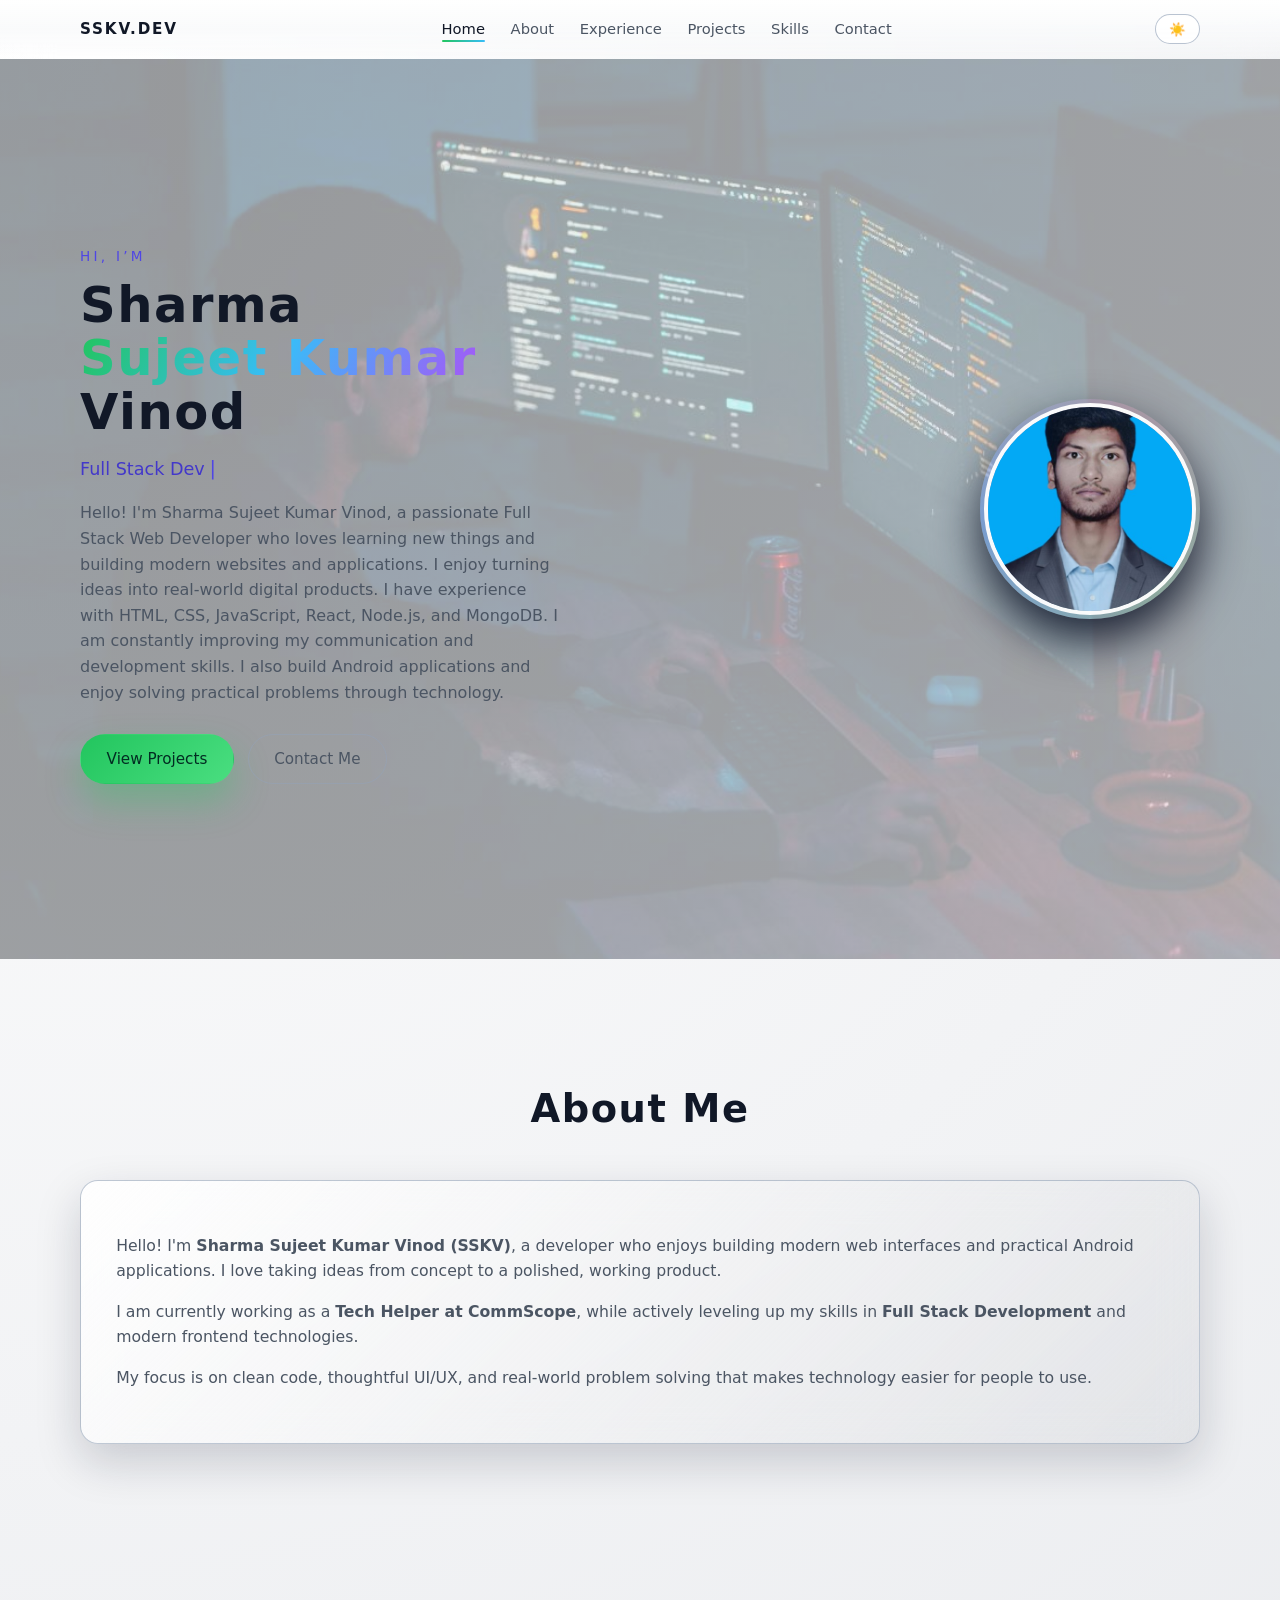
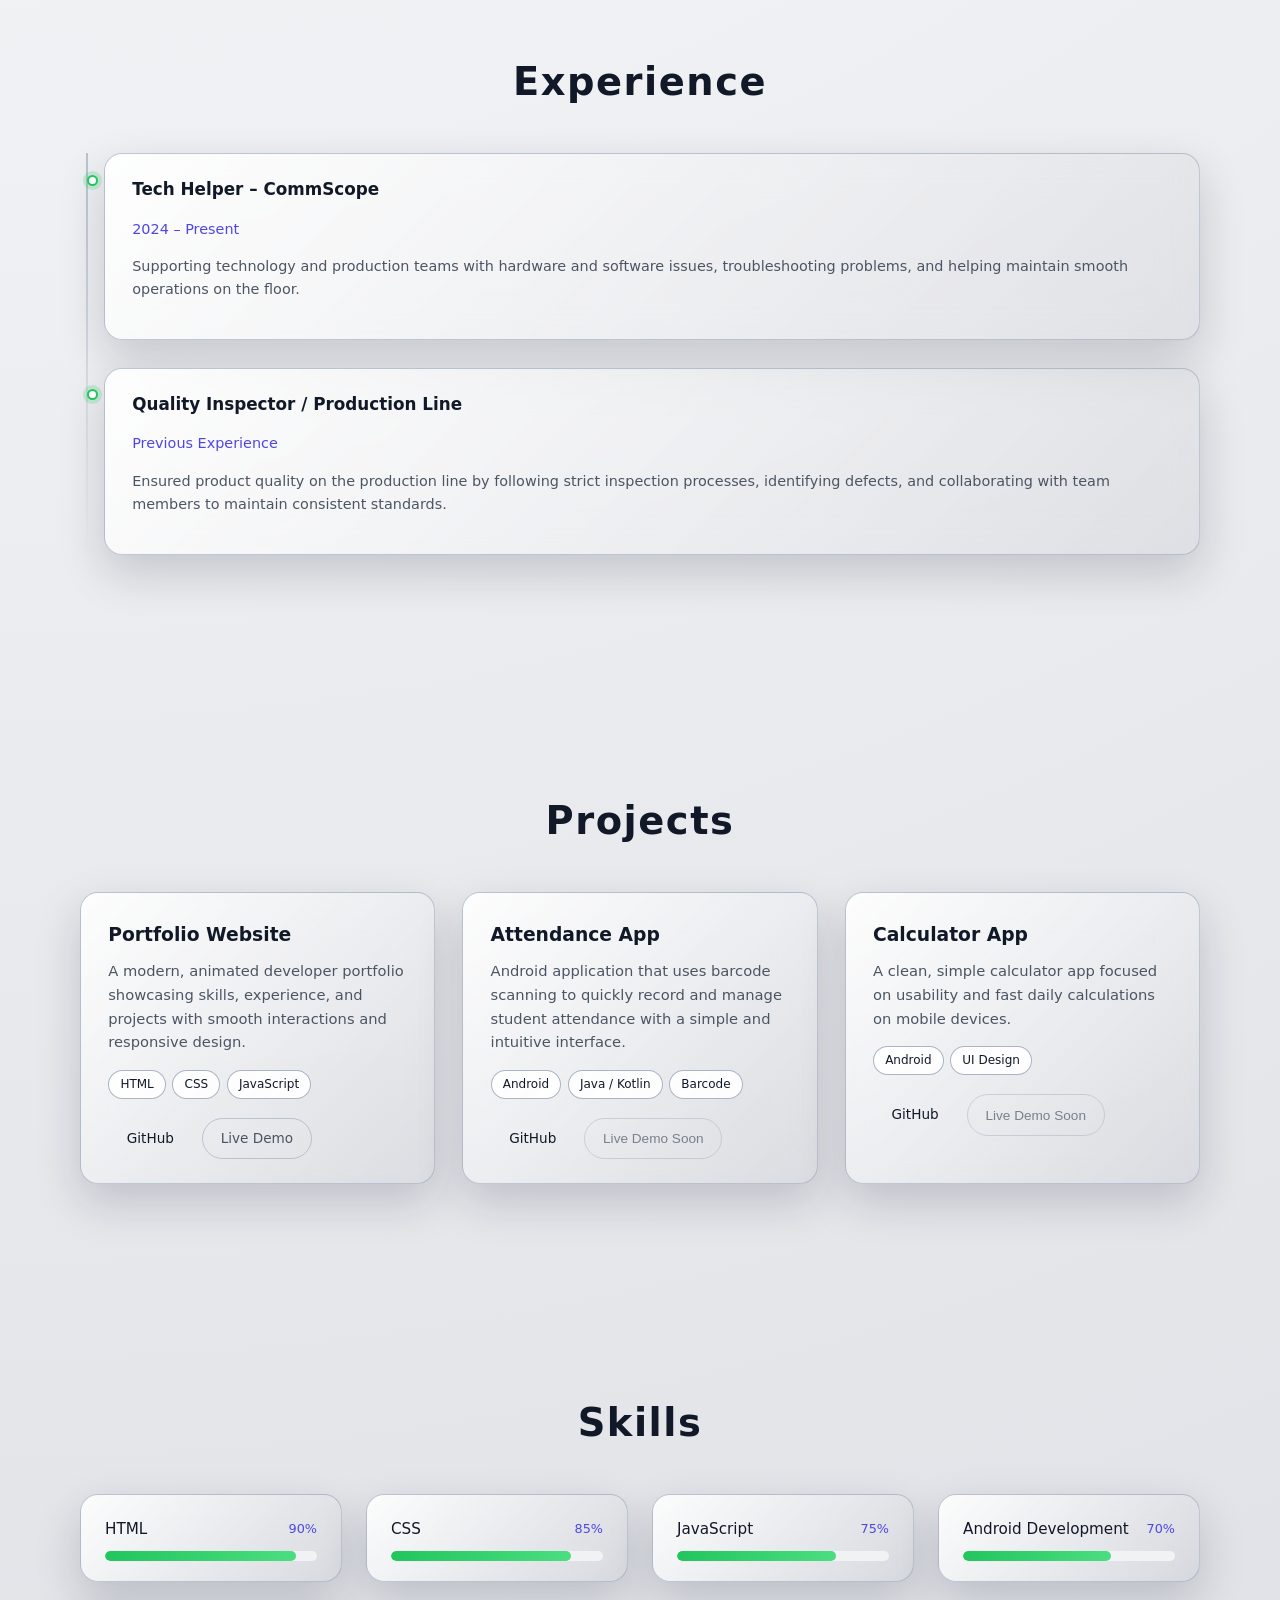
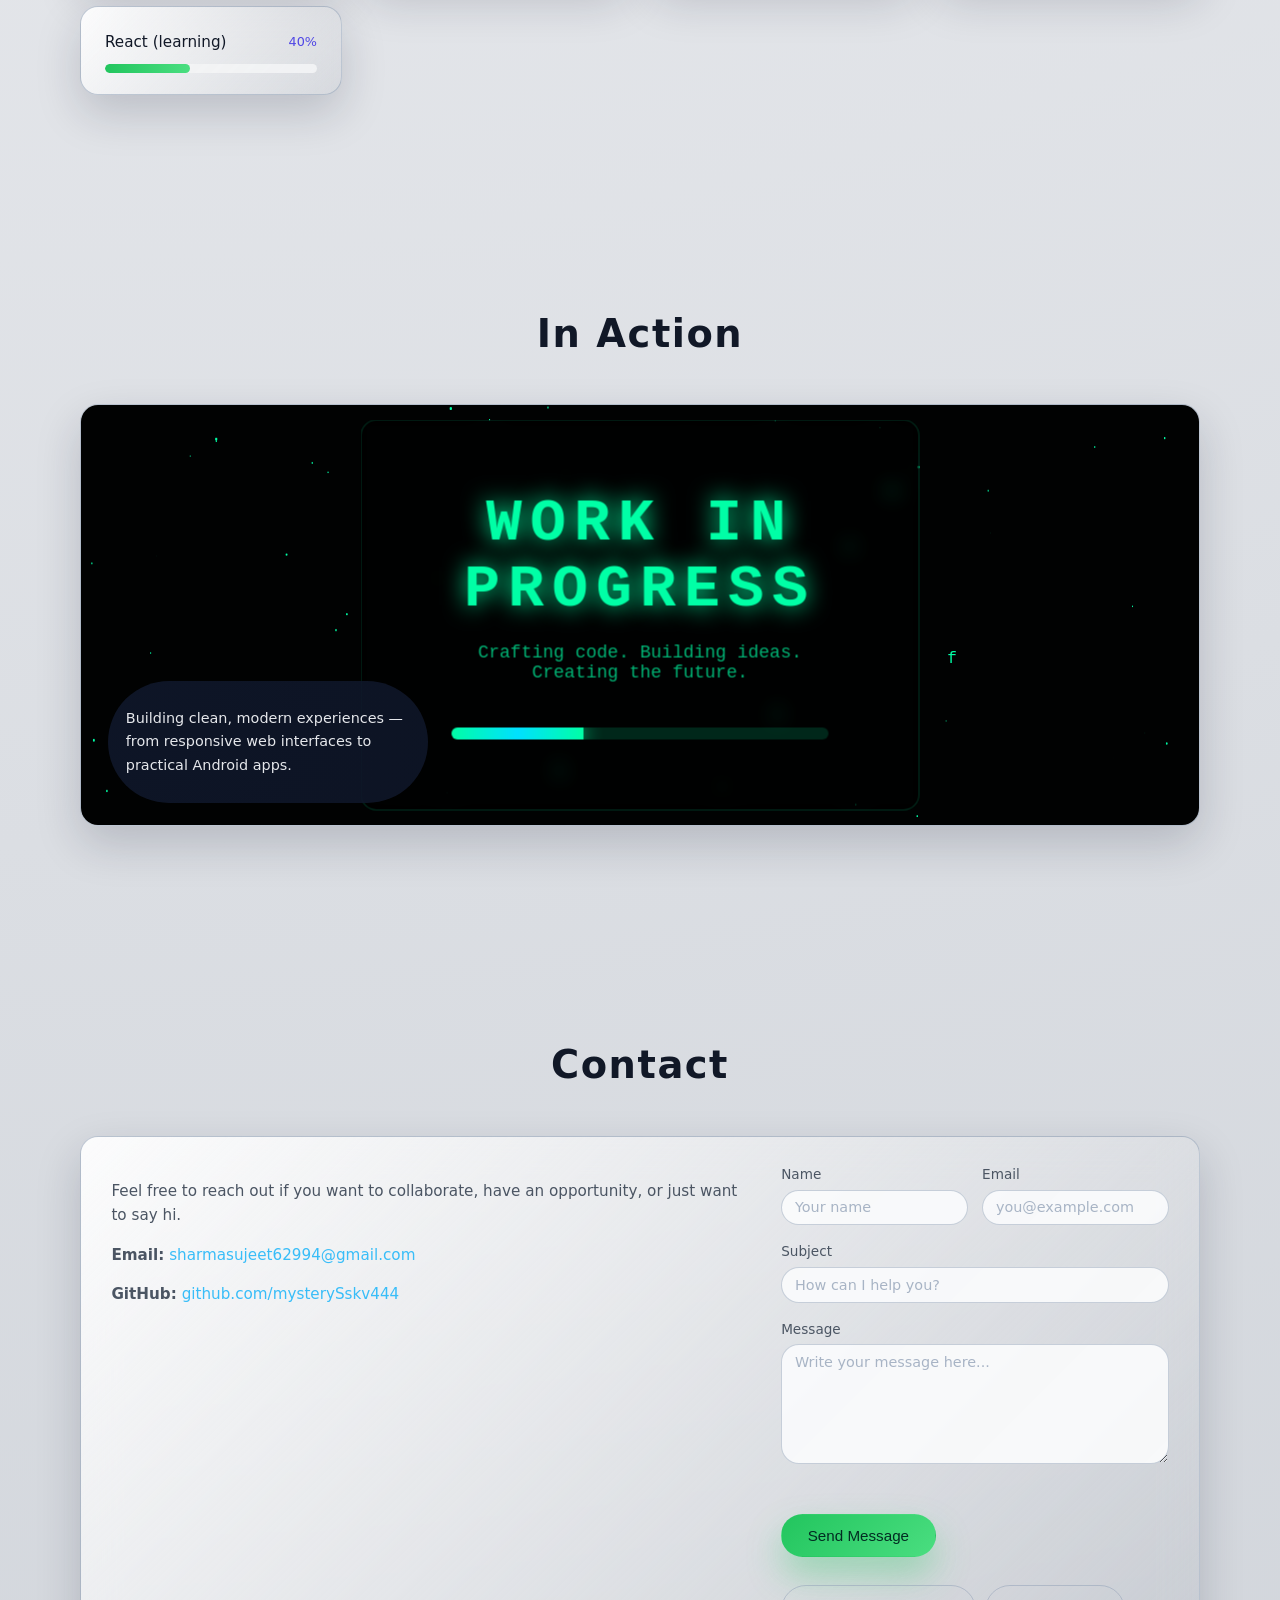
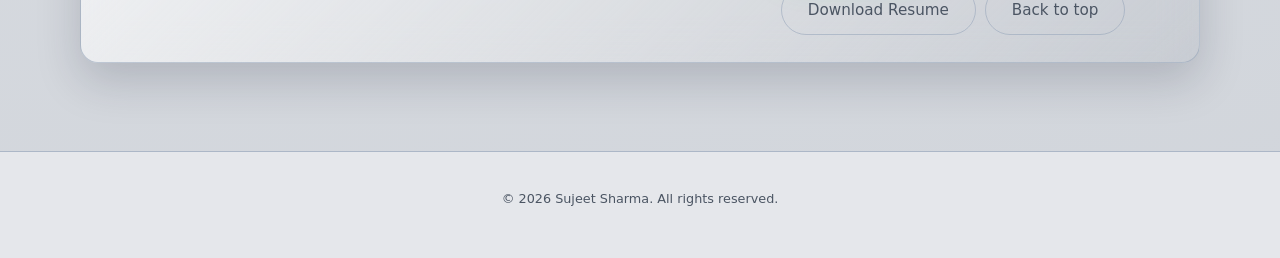
==== commit 8ab4b617: "Update index.html" ====
--- a/index.html
+++ b/index.html
@@ -416,8 +416,8 @@
             <p>
               <strong>GitHub:</strong>
               <!-- Update this link with your actual GitHub URL if different -->
-              <a href="https://github.com/sharmasujeet" target="_blank" rel="noopener noreferrer"
-                >github.com/sharmasujeet</a
+              <a href="https://github.com/mysterySskv444" target="_blank" rel="noopener noreferrer"
+                >github.com/mysterySskv444</a
               >
             </p>
           </div>
